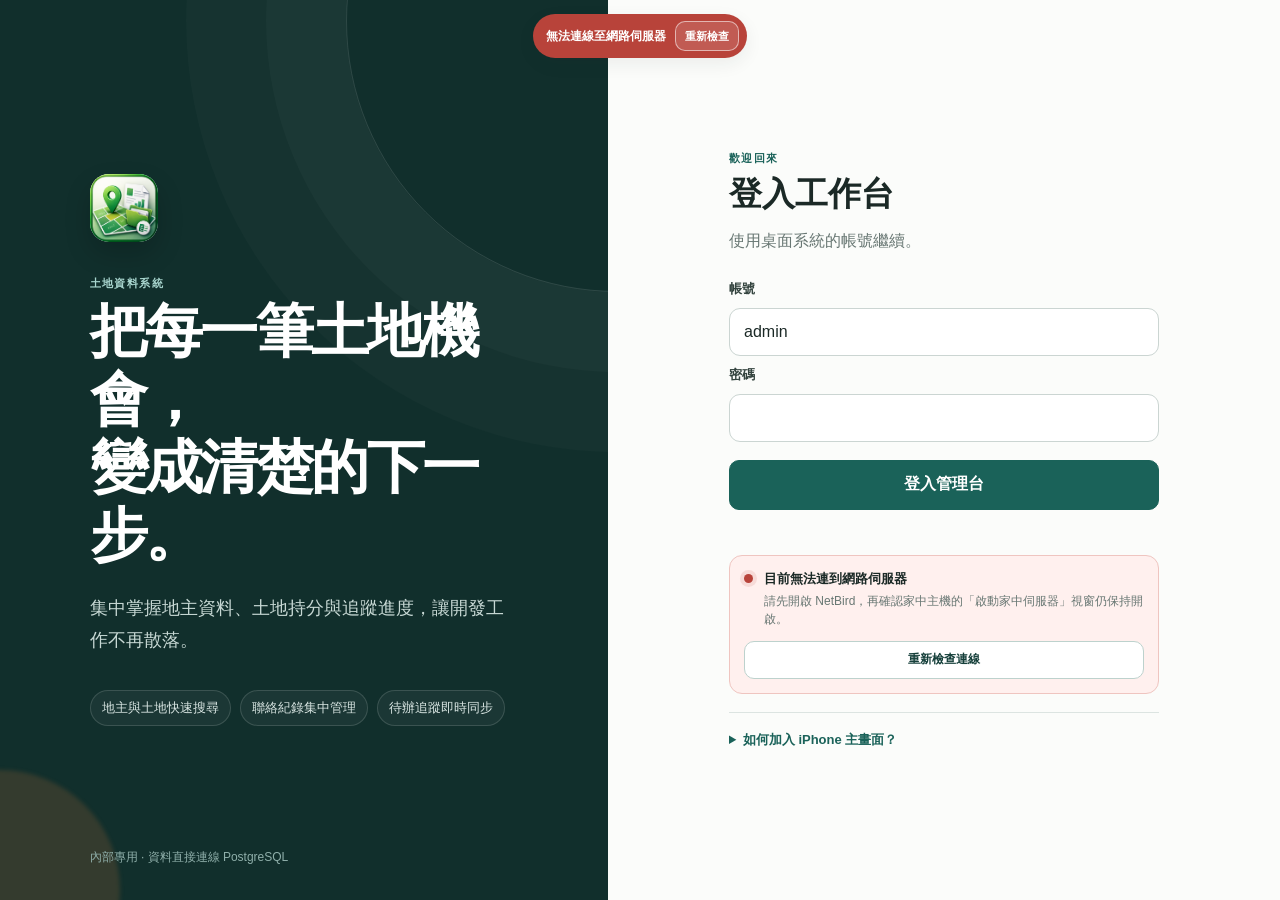
==== customer_mobile_web/index.html @ f891bb19 "publish server v1.9.26 and client v1.9.8 source" ====
<!doctype html>
<html lang="zh-Hant">
<head>
  <meta charset="utf-8">
  <meta name="viewport" content="width=device-width, initial-scale=1, viewport-fit=cover">
  <meta name="theme-color" content="#153f3a">
  <meta name="apple-mobile-web-app-capable" content="yes">
  <meta name="apple-mobile-web-app-status-bar-style" content="black-translucent">
  <meta name="apple-mobile-web-app-title" content="地主助手">
  <meta name="description" content="地主開發、土地查詢與追蹤管理的內部工作台">
  <meta property="og:type" content="website">
  <meta property="og:title" content="地主開發助手">
  <meta property="og:description" content="地主、土地、追蹤，一站掌握">
  <meta property="og:image" content="./og.png">
  <meta name="twitter:card" content="summary_large_image">
  <meta name="twitter:title" content="地主開發助手">
  <meta name="twitter:description" content="地主、土地、追蹤，一站掌握">
  <meta name="twitter:image" content="./og.png">
  <link rel="manifest" href="./manifest.webmanifest">
  <link rel="apple-touch-icon" href="./app-icon.png">
  <link rel="stylesheet" href="./styles.css">
  <title>地主開發助手｜管理台</title>
</head>
<body>
  <div id="connection-banner" class="connection-banner" role="status" aria-live="polite">
    <span id="connection-banner-message">正在連線至網路伺服器…</span>
    <button id="connection-banner-retry" class="connection-banner-retry" type="button">重新檢查</button>
  </div>

  <main id="login-view" class="login-shell">
    <section class="login-brand" aria-label="系統介紹">
      <div class="login-brand-content">
        <div class="brand-mark brand-mark-large">
          <img src="./app-icon.png" alt="">
        </div>
        <p class="eyebrow light">土地資料系統</p>
        <h1>把每一筆土地機會，<br>變成清楚的下一步。</h1>
        <p>集中掌握地主資料、土地持分與追蹤進度，讓開發工作不再散落。</p>
        <div class="feature-list" aria-label="主要功能">
          <span>地主與土地快速搜尋</span>
          <span>聯絡紀錄集中管理</span>
          <span>待辦追蹤即時同步</span>
        </div>
      </div>
      <p class="login-brand-foot">內部專用 · 資料直接連線 PostgreSQL</p>
    </section>

    <section class="login-panel">
      <div class="login-card" aria-labelledby="login-title">
        <div class="mobile-login-brand">
          <img class="app-logo" src="./app-icon.png" alt="土地資料系統">
          <span>地主開發助手｜管理台</span>
        </div>
        <p class="eyebrow">歡迎回來</p>
        <h2 id="login-title">登入工作台</h2>
        <p class="muted">使用桌面系統的帳號繼續。</p>
        <form id="login-form" class="stack-form">
          <label for="login-username">帳號</label>
          <input id="login-username" name="username" autocomplete="username" value="admin" required maxlength="80">
          <label for="login-password">密碼</label>
          <input id="login-password" name="password" type="password" autocomplete="current-password" required maxlength="256">
          <button id="login-button" class="primary-button" type="submit">登入管理台</button>
        </form>
        <p id="login-error" class="form-error" role="alert"></p>
        <section id="login-connection-check" class="login-connection-check" data-state="checking" aria-live="polite">
          <div class="login-connection-copy">
            <span class="login-connection-dot" aria-hidden="true"></span>
            <div>
              <strong id="login-connection-title">正在確認網路伺服器</strong>
              <p id="login-connection-detail">正在檢查手機網路、VPN 與家中伺服器。</p>
            </div>
          </div>
          <button id="login-connection-retry" class="secondary-button" type="button">重新檢查連線</button>
        </section>
        <details class="install-help">
          <summary>如何加入 iPhone 主畫面？</summary>
          <p>用 Safari 開啟此頁，點「分享」→「加入主畫面」，之後即可像 App 一樣啟動。</p>
        </details>
      </div>
    </section>
  </main>

  <div id="app-shell" class="app-shell hidden">
    <aside class="sidebar">
      <div class="sidebar-brand">
        <img src="./app-icon.png" alt="">
        <div><strong>地主開發</strong><span>管理工作台</span></div>
      </div>
      <nav class="app-nav" aria-label="主要功能">
        <button class="active" type="button" data-page="home" aria-current="page"><span class="nav-icon" aria-hidden="true">⌂</span><span>總覽</span></button>
        <button type="button" data-page="field"><span class="nav-icon" aria-hidden="true">外</span><span>今日外勤</span></button>
        <button type="button" data-page="owners"><span class="nav-icon" aria-hidden="true">人</span><span>地主搜尋</span></button>
        <button type="button" data-page="lands"><span class="nav-icon" aria-hidden="true">田</span><span>土地搜尋</span></button>
        <button type="button" data-page="followups"><span class="nav-icon" aria-hidden="true">✓</span><span>追蹤提醒</span><span id="nav-followup-count" class="nav-count hidden">0</span></button>
      </nav>
      <div class="sidebar-foot">
        <span class="status-dot" aria-hidden="true"></span>
        <div><strong>資料即時同步</strong><small id="sidebar-status">正在確認連線</small></div>
      </div>
    </aside>

    <div class="workspace">
      <header class="topbar">
        <div>
          <p class="breadcrumb">土地資料系統 <span aria-hidden="true">/</span> <strong id="breadcrumb-page">總覽</strong></p>
          <h1 id="page-title">總覽</h1>
        </div>
        <div class="topbar-actions">
          <div class="connection-pill" aria-hidden="true"><span class="status-dot"></span><span>系統連線</span></div>
          <button id="user-button" class="user-button" type="button" aria-label="登出">
            <span id="user-avatar" class="user-avatar" aria-hidden="true">管</span>
            <span class="user-copy"><strong id="user-name">使用者</strong><small id="user-role"></small></span>
            <span aria-hidden="true">⌄</span>
          </button>
        </div>
      </header>

      <main class="content-area">
        <section id="page-home" class="page active" aria-labelledby="home-heading">
          <div class="welcome-row">
            <div>
              <p id="today-label" class="eyebrow">今日工作台</p>
              <h2 id="home-heading">早安，開始今天的開發工作</h2>
              <p class="page-lead">快速掌握資料總量與待追蹤案件。</p>
            </div>
            <button id="refresh-dashboard" class="secondary-button" type="button">重新整理資料</button>
          </div>

          <div id="stats-grid" class="stats-grid">
            <article class="stat-card"><span class="stat-kicker">土地持分</span><strong id="stat-records">—</strong><small>目前資料總筆數</small></article>
            <article class="stat-card"><span class="stat-kicker">地主</span><strong id="stat-owners">—</strong><small>已建檔地主人數</small></article>
            <article class="stat-card"><span class="stat-kicker">土地</span><strong id="stat-lands">—</strong><small>不重複土地筆數</small></article>
            <article class="stat-card accent"><span class="stat-kicker">待追蹤</span><strong id="stat-followups">—</strong><small>需要持續處理</small></article>
          </div>

          <div class="dashboard-grid">
            <section class="panel quick-panel">
              <div class="panel-heading"><div><p class="eyebrow">快捷入口</p><h3>接下來要做什麼？</h3></div></div>
              <div class="quick-grid">
                <button type="button" data-go="owners"><span class="quick-icon">人</span><span><strong>搜尋地主</strong><small>姓名、身分證、地址</small></span><b aria-hidden="true">→</b></button>
                <button type="button" data-go="lands"><span class="quick-icon">田</span><span><strong>搜尋土地</strong><small>地號、地區、地段</small></span><b aria-hidden="true">→</b></button>
                <button type="button" data-go="followups"><span class="quick-icon">✓</span><span><strong>處理追蹤</strong><small>查看即將到期項目</small></span><b aria-hidden="true">→</b></button>
                <button type="button" data-go="field"><span class="quick-icon">外</span><span><strong>開始今日外勤</strong><small>查看行程與開啟導航</small></span><b aria-hidden="true">→</b></button>
              </div>
            </section>
            <section class="panel sync-panel">
              <div class="sync-visual"><span class="status-dot"></span><span class="sync-ring"></span></div>
              <p class="eyebrow">同步狀態</p>
              <h3>所有資料保持一致</h3>
              <p>每次操作都直接透過安全連線讀寫自架 PostgreSQL，不在此裝置另外保存土地資料。</p>
              <small id="last-sync-time">等待首次同步</small>
            </section>
          </div>
          <section id="field-location-panel" class="panel field-location-panel" aria-labelledby="field-location-heading">
            <div class="field-location-copy">
              <p class="eyebrow">外勤準備</p>
              <h3 id="field-location-heading">確認手機定位</h3>
              <p id="field-location-status" role="status" aria-live="polite">開始外勤前可先確認 GPS；定位失敗不會影響原始拜訪順序。</p>
              <small id="field-location-detail">位置只會在本次開啟頁面期間使用，不會儲存在手機裡。</small>
            </div>
            <button id="field-location-button" class="secondary-button" type="button">取得目前位置</button>
          </section>
        </section>

        <section id="page-field" class="page" aria-labelledby="field-heading">
          <div class="page-heading section-heading">
            <div>
              <p class="eyebrow">手機外勤模式</p>
              <h2 id="field-heading">今日拜訪行程</h2>
              <p class="page-lead">一次專注一位地主，完成後再前往下一站。</p>
            </div>
            <div class="page-heading-actions">
              <button id="field-visit-manage" class="primary-button editor-only" type="button">安排今日行程</button>
              <button id="field-visit-refresh" class="secondary-button" type="button">重新整理</button>
            </div>
          </div>

          <div id="field-visit-loading" class="empty-state">正在載入今日行程…</div>
          <div id="field-visit-empty" class="empty-state hidden">
            <p id="field-visit-empty-message">今天尚未建立拜訪行程。</p>
            <button id="field-visit-create" class="primary-button editor-only" type="button">建立今日行程</button>
          </div>

          <div id="field-visit-workspace" class="field-visit-workspace hidden">
            <section class="field-visit-summary" aria-label="今日行程進度">
              <div class="field-visit-summary-heading">
                <div>
                  <p id="field-visit-date" class="eyebrow">今日</p>
                  <h3 id="field-visit-title">今日拜訪</h3>
                </div>
                <span id="field-visit-route-status" class="visit-status">尚未開始</span>
              </div>
              <div class="field-progress-track" aria-hidden="true"><span id="field-progress-bar"></span></div>
              <div class="field-progress-stats">
                <span><strong id="field-stat-total">0</strong><small>總數</small></span>
                <span><strong id="field-stat-completed">0</strong><small>完成</small></span>
                <span><strong id="field-stat-remaining">0</strong><small>未完成</small></span>
                <span><strong id="field-stat-skipped">0</strong><small>略過</small></span>
                <span><strong id="field-stat-distance">—</strong><small>預估公里</small></span>
              </div>
              <div class="field-start-row editor-only">
                <div>
                  <strong id="field-start-title">準備開始今天的外勤</strong>
                  <small id="field-start-detail">會先取得 GPS，再讓你確認路線。</small>
                </div>
                <div class="field-start-actions">
                  <button id="field-visit-reoptimize" class="secondary-button" type="button">重新規劃剩餘路線</button>
                  <button id="field-visit-start" class="primary-button" type="button">開始外勤</button>
                </div>
              </div>
            </section>

            <section id="field-completion-summary" class="field-completion-summary hidden" aria-live="polite">
              <div class="field-completion-heading">
                <div>
                  <p class="eyebrow">今日成果</p>
                  <h3>今日外勤已完成</h3>
                </div>
                <span class="field-completion-check" aria-hidden="true">✓</span>
              </div>
              <p id="field-completion-message" class="field-completion-message">今日行程已全部處理完成。</p>
              <div class="field-completion-stats" aria-label="今日行程成果">
                <span><strong id="field-completion-total">0</strong><small>行程總數</small></span>
                <span><strong id="field-completion-completed">0</strong><small>完成拜訪</small></span>
                <span><strong id="field-completion-skipped">0</strong><small>略過</small></span>
                <span><strong id="field-completion-cancelled">0</strong><small>已移除</small></span>
                <span><strong id="field-completion-distance">—</strong><small>預估公里</small></span>
                <span><strong id="field-completion-duration">—</strong><small>外勤耗時</small></span>
              </div>
              <div class="field-completion-times">
                <span>開始時間 <strong id="field-completion-started">—</strong></span>
                <span>完成時間 <strong id="field-completion-ended">—</strong></span>
              </div>
              <button id="field-completion-review" class="secondary-button" type="button">查看今日完整清單</button>
            </section>

            <section id="field-visit-current" class="field-current-card" aria-live="polite"></section>

            <nav class="field-step-navigation" aria-label="切換拜訪地主">
              <button id="field-visit-previous" type="button">← 上一位</button>
              <span id="field-visit-position">0 / 0</span>
              <button id="field-visit-next" type="button">下一位 →</button>
            </nav>

            <details class="field-itinerary">
              <summary>查看完整今日清單</summary>
              <div id="field-visit-list" class="field-visit-list"></div>
            </details>
          </div>
        </section>

        <section id="page-owners" class="page" aria-labelledby="owners-heading">
          <div class="page-heading">
            <div><p class="eyebrow">客戶資料</p><h2 id="owners-heading">地主搜尋</h2><p class="page-lead">從姓名、身分證或地址快速找到地主與持分資料。</p></div>
          </div>
          <form id="owner-search-form" class="search-panel search-row">
            <label class="search-field" for="owner-query"><span>搜尋地主</span><input id="owner-query" type="search" placeholder="輸入姓名、身分證或地址" maxlength="200" enterkeyhint="search"></label>
            <button type="submit">搜尋</button>
          </form>
          <div class="result-summary"><p id="owner-count" class="result-count" aria-live="polite"></p></div>
          <div id="owner-results" class="result-list"></div>
        </section>

        <section id="page-lands" class="page" aria-labelledby="lands-heading">
          <div class="page-heading">
            <div><p class="eyebrow">資產資料</p><h2 id="lands-heading">土地搜尋</h2><p class="page-lead">依地號、地主、地區與地段交叉查詢土地。</p></div>
          </div>
          <form id="land-search-form" class="search-panel stack-form compact-form">
            <label for="land-query">關鍵字<input id="land-query" type="search" placeholder="地號或地主姓名" maxlength="200"></label>
            <div class="field-pair">
              <label for="land-district">地區<input id="land-district" placeholder="例如：北屯區" maxlength="100"></label>
              <label for="land-section">地段<input id="land-section" placeholder="例如：仁美段" maxlength="100"></label>
            </div>
            <button type="submit">搜尋土地</button>
          </form>
          <div class="result-summary"><p id="land-count" class="result-count" aria-live="polite"></p></div>
          <div id="land-results" class="result-list"></div>
        </section>

        <section id="page-followups" class="page" aria-labelledby="followups-heading">
          <div class="page-heading section-heading">
            <div><p class="eyebrow">工作排程</p><h2 id="followups-heading">追蹤提醒</h2><p class="page-lead">優先顯示逾期與即將到期的地主案件。</p></div>
            <button id="refresh-followups" class="secondary-button" type="button">重新整理</button>
          </div>
          <div id="followup-results" class="result-list"></div>
        </section>
      </main>
    </div>

    <nav class="mobile-nav" aria-label="手機版主要功能">
      <button class="active" type="button" data-page="home" aria-current="page"><span aria-hidden="true">⌂</span><small>總覽</small></button>
      <button type="button" data-page="field"><span aria-hidden="true">外</span><small>外勤</small></button>
      <button type="button" data-page="owners"><span aria-hidden="true">人</span><small>地主</small></button>
      <button type="button" data-page="lands"><span aria-hidden="true">田</span><small>土地</small></button>
      <button type="button" data-page="followups"><span aria-hidden="true">✓</span><small>追蹤</small></button>
    </nav>
  </div>

  <section id="record-sheet" class="sheet hidden" role="dialog" aria-modal="true" aria-labelledby="record-title">
    <div class="sheet-backdrop" data-close-sheet></div>
    <div class="sheet-card">
      <header class="sheet-header">
        <div><p class="eyebrow">土地持分明細</p><h2 id="record-title">資料</h2></div>
        <button type="button" class="icon-button" data-close-sheet aria-label="關閉">×</button>
      </header>
      <div id="record-detail" class="detail-grid"></div>
      <section id="attachment-section" class="sheet-section">
        <div class="panel-heading attachment-heading">
          <div><p class="eyebrow">現場資料</p><h3>照片與附件</h3></div>
          <span id="attachment-count" class="attachment-count" aria-live="polite">0 個附件</span>
        </div>
        <div class="attachment-toolbar" aria-label="附件篩選與排序">
          <label for="attachment-filter">顯示
            <select id="attachment-filter">
              <option value="all">全部附件</option>
              <option value="photos">照片</option>
              <option value="documents">文件</option>
              <option value="other">其他</option>
            </select>
          </label>
          <label for="attachment-sort">排序
            <select id="attachment-sort">
              <option value="newest">最新優先</option>
              <option value="oldest">最舊優先</option>
              <option value="name">檔名</option>
            </select>
          </label>
        </div>
        <div id="attachment-results" class="attachment-list"></div>
        <form id="attachment-form" class="stack-form compact-form editor-only">
          <div class="field-pair">
            <label for="attachment-category">附件分類
              <select id="attachment-category">
                <option value="">未分類</option>
                <option>現場照片</option>
                <option>謄本文件</option>
                <option>聯絡資料</option>
                <option>合約文件</option>
                <option>其他</option>
              </select>
            </label>
            <label for="attachment-description">附件說明
              <input id="attachment-description" maxlength="1000" placeholder="例如：東側道路現況">
            </label>
          </div>
          <div class="attachment-picker-grid">
            <label class="file-picker photo-picker" for="attachment-photo-input">
              <span aria-hidden="true">相機</span>
              <strong>直接拍照</strong>
              <small>使用手機後鏡頭</small>
            </label>
            <input id="attachment-photo-input" class="sr-only" type="file" accept="image/*" capture="environment">
            <label class="file-picker" for="attachment-file-input">
              <span aria-hidden="true">檔案</span>
              <strong>選擇附件</strong>
              <small>可一次選擇多個檔案</small>
            </label>
            <input id="attachment-file-input" class="sr-only" type="file" multiple>
          </div>
          <p class="attachment-compression-note">照片會在手機端適度縮小後再上傳；PDF 與其他檔案維持原檔。</p>
          <p id="attachment-selection" class="attachment-selection" aria-live="polite">尚未選擇檔案</p>
          <button id="attachment-upload-button" type="submit" disabled>上傳至家中伺服器</button>
        </form>
      </section>
      <section id="contact-section" class="sheet-section">
        <div class="panel-heading"><div><p class="eyebrow">互動歷程</p><h3>聯絡／拜訪紀錄</h3></div></div>
        <div id="contact-results" class="timeline"></div>
        <form id="contact-form" class="stack-form compact-form editor-only">
          <div class="field-pair">
            <label for="contact-date">日期<input id="contact-date" type="date" required></label>
            <label for="contact-method">方式<select id="contact-method"><option>面談</option><option>電話</option><option>LINE</option><option>簡訊</option><option>郵件</option><option>其他</option></select></label>
          </div>
          <label for="contact-result">結果<input id="contact-result" maxlength="200" placeholder="例如：願意進一步洽談"></label>
          <label for="contact-note">內容<textarea id="contact-note" maxlength="5000" rows="3"></textarea></label>
          <label for="contact-next">下次追蹤<input id="contact-next" type="date"></label>
          <button type="submit">新增紀錄</button>
        </form>
      </section>
      <section class="sheet-section editor-only">
        <div class="panel-heading"><div><p class="eyebrow">下一步</p><h3>設定追蹤</h3></div></div>
        <form id="followup-form" class="stack-form compact-form">
          <div class="field-pair">
            <label for="followup-date">追蹤日期<input id="followup-date" type="date"></label>
            <label for="followup-status">狀態<select id="followup-status"><option>未處理</option><option>進行中</option><option>完成</option></select></label>
          </div>
          <label for="followup-note">提醒備註<textarea id="followup-note" maxlength="3000" rows="2"></textarea></label>
          <button type="submit">儲存追蹤</button>
        </form>
      </section>
    </div>
  </section>

  <section id="photo-viewer" class="photo-viewer hidden" role="dialog" aria-modal="true" aria-labelledby="photo-viewer-title">
    <header class="photo-viewer-header">
      <div><p class="eyebrow">照片預覽</p><h2 id="photo-viewer-title">照片</h2></div>
      <button id="photo-viewer-close" type="button" class="icon-button" aria-label="關閉照片">×</button>
    </header>
    <div class="photo-viewer-stage">
      <button id="photo-viewer-previous" type="button" class="photo-nav" aria-label="上一張">‹</button>
      <div id="photo-viewer-loading" class="photo-viewer-loading">正在載入照片…</div>
      <img id="photo-viewer-image" class="hidden" alt="">
      <button id="photo-viewer-next" type="button" class="photo-nav" aria-label="下一張">›</button>
    </div>
    <footer class="photo-viewer-footer">
      <p id="photo-viewer-caption"></p>
      <span id="photo-viewer-position"></span>
      <button id="photo-viewer-download" type="button" class="secondary-button">下載檔案</button>
    </footer>
  </section>

  <section id="attachment-edit-dialog" class="modal-layer hidden" role="dialog" aria-modal="true" aria-labelledby="attachment-edit-title">
    <div class="modal-backdrop" data-close-attachment-edit></div>
    <form id="attachment-edit-form" class="modal-card stack-form">
      <header class="modal-header">
        <div><p class="eyebrow">整理附件</p><h2 id="attachment-edit-title">修改分類與說明</h2></div>
        <button type="button" class="icon-button" data-close-attachment-edit aria-label="關閉">×</button>
      </header>
      <input id="attachment-edit-id" type="hidden">
      <label for="attachment-edit-category">附件分類
        <select id="attachment-edit-category">
          <option value="">未分類</option>
          <option>現場照片</option>
          <option>謄本文件</option>
          <option>聯絡資料</option>
          <option>合約文件</option>
          <option>其他</option>
        </select>
      </label>
      <label for="attachment-edit-description">附件說明
        <textarea id="attachment-edit-description" maxlength="1000" rows="4"></textarea>
      </label>
      <button id="attachment-edit-save" type="submit">儲存附件資料</button>
    </form>
  </section>

  <section id="field-action-dialog" class="modal-layer hidden" role="dialog" aria-modal="true" aria-labelledby="field-action-title">
    <div class="modal-backdrop" data-close-field-action></div>
    <form id="field-action-form" class="modal-card stack-form">
      <header class="modal-header">
        <div><p class="eyebrow">外勤紀錄</p><h2 id="field-action-title">更新拜訪狀態</h2></div>
        <button type="button" class="icon-button" data-close-field-action aria-label="關閉">×</button>
      </header>
      <p id="field-action-owner" class="field-action-owner"></p>
      <input id="field-action-item-id" type="hidden">
      <input id="field-action-name" type="hidden">
      <label id="field-action-postpone-row" class="hidden" for="field-action-postponed-until">延後至
        <input id="field-action-postponed-until" type="datetime-local">
      </label>
      <label for="field-action-note">現場備註
        <textarea id="field-action-note" maxlength="5000" rows="4" placeholder="選填，例如：地主臨時不在、已約下次時間"></textarea>
      </label>
      <p id="field-action-location-note" class="field-action-location-note">送出時會嘗試附上目前 GPS；定位失敗仍可正常儲存。</p>
      <button id="field-action-submit" type="submit">儲存狀態</button>
    </form>
  </section>

  <section id="field-plan-dialog" class="modal-layer hidden" role="dialog" aria-modal="true" aria-labelledby="field-plan-heading">
    <div class="modal-backdrop" data-close-field-plan></div>
    <div class="modal-card field-plan-card">
      <header class="modal-header">
        <div><p class="eyebrow">今日外勤</p><h2 id="field-plan-heading">安排今日行程</h2></div>
        <button type="button" class="icon-button" data-close-field-plan aria-label="關閉">×</button>
      </header>
      <label id="field-plan-title-row" for="field-plan-title">行程名稱
        <input id="field-plan-title" maxlength="200" value="今日拜訪行程">
      </label>
      <section id="field-plan-current-section" class="field-plan-current-section hidden">
        <div class="field-plan-section-heading">
          <div><p class="eyebrow">目前名單</p><h3>尚未完成的拜訪順序</h3></div>
          <div class="field-plan-section-actions">
            <button id="field-plan-unlock-order" class="secondary-button" type="button" disabled>目前為自動排序</button>
            <button id="field-plan-order-save" class="secondary-button" type="button">儲存順序</button>
          </div>
        </div>
        <p class="muted">使用上下按鈕調整後儲存，項目會顯示「固定順序」；若要讓優先權及重新規劃再次自動安排，請先恢復自動排序。</p>
        <div id="field-plan-current" class="field-plan-current"></div>
      </section>
      <section id="field-plan-add-section" class="field-plan-add-section">
        <div class="field-plan-section-heading">
          <div><p class="eyebrow">新增地主</p><h3>搜尋並批次加入</h3></div>
        </div>
        <form id="field-plan-search-form" class="field-plan-search">
          <label for="field-plan-query">搜尋地主或土地
            <input id="field-plan-query" type="search" maxlength="200" enterkeyhint="search" placeholder="姓名、地區、地段、地號或地址">
          </label>
          <button id="field-plan-search-button" type="submit">搜尋</button>
        </form>
        <p id="field-plan-existing" class="muted"></p>
        <div id="field-plan-results" class="field-plan-results" aria-live="polite">
          <div class="empty-state">請先輸入條件搜尋要加入的資料。</div>
        </div>
        <footer class="field-plan-footer">
          <span id="field-plan-selected">已選取 0 筆</span>
          <button id="field-plan-submit" type="button" disabled>加入今日行程</button>
        </footer>
      </section>
    </div>
  </section>

  <section id="app-update-banner" class="app-update-banner hidden" role="status" aria-live="polite">
    <div class="app-update-copy">
      <strong>手機網頁有新版</strong>
      <span id="app-update-detail">更新後即可使用最新功能與修正。</span>
    </div>
    <div class="app-update-actions">
      <button id="app-update-defer" class="app-update-defer" type="button">稍後</button>
      <button id="app-update-apply" type="button">立即更新</button>
    </div>
  </section>
  <div id="toast" class="toast hidden" role="status" aria-live="polite"></div>
  <script src="./field-visit.js?v=2" defer></script>
  <script src="./app.js?v=25" defer></script>
</body>
</html>
---- customer_mobile_web/styles.css ----
:root {
  color-scheme: light;
  --ink: #1b2926;
  --muted: #687773;
  --line: #dce4e1;
  --surface: #ffffff;
  --canvas: #f5f6f2;
  --brand: #1a6259;
  --brand-dark: #153f3a;
  --brand-deep: #112f2c;
  --brand-soft: #e1efeb;
  --accent: #c06f3b;
  --accent-soft: #fff2e9;
  --danger: #b8433a;
  --danger-soft: #fff0ee;
  --shadow-sm: 0 6px 18px rgba(23, 49, 43, .07);
  --shadow-lg: 0 22px 60px rgba(19, 43, 38, .16);
  font-family: Inter, "Noto Sans TC", "Microsoft JhengHei", -apple-system, BlinkMacSystemFont, "Segoe UI", sans-serif;
}

* { box-sizing: border-box; }
html { min-height: 100%; background: var(--canvas); }
body { margin: 0; min-height: 100dvh; color: var(--ink); background: var(--canvas); }
button, input, select, textarea { font: inherit; }
button { cursor: pointer; }
button:disabled { cursor: wait; opacity: .68; }
button:focus-visible, input:focus-visible, select:focus-visible, textarea:focus-visible, summary:focus-visible { outline: 3px solid rgba(26, 98, 89, .22); outline-offset: 2px; }
.hidden { display: none !important; }
.sr-only { position: absolute; width: 1px; height: 1px; padding: 0; margin: -1px; overflow: hidden; clip: rect(0, 0, 0, 0); white-space: nowrap; border: 0; }
.muted, .result-count, .page-lead { color: var(--muted); }
.eyebrow { margin: 0 0 7px; color: var(--brand); font-size: 11px; font-weight: 850; letter-spacing: .13em; text-transform: uppercase; }
.eyebrow.light { color: #a9d6cf; }
h1, h2, h3, p { overflow-wrap: anywhere; }
h1, h2, h3 { margin: 0; line-height: 1.25; }
h1 { font-size: clamp(25px, 3vw, 34px); }
h2 { font-size: clamp(23px, 2.6vw, 31px); }
h3 { font-size: 18px; }
.page-lead { margin: 8px 0 0; line-height: 1.65; }

.connection-banner {
  position: fixed; z-index: 150; top: 14px; left: 50%; transform: translateX(-50%);
  display: flex; align-items: center; gap: 9px;
  width: max-content; max-width: calc(100% - 28px); padding: 7px 8px 7px 13px; border-radius: 999px;
  color: #fff; background: #56625f; box-shadow: var(--shadow-sm); font-size: 12px; font-weight: 750;
  transition: opacity .2s ease, transform .2s ease;
}
.connection-banner.online { opacity: 0; pointer-events: none; transform: translate(-50%, -8px); background: var(--brand); }
.connection-banner.offline { background: var(--danger); }
.connection-banner-retry { min-height: 30px; padding: 5px 9px; border-color: rgba(255,255,255,.55); color: #fff; background: rgba(255,255,255,.13); font-size: 11px; }
.connection-banner-retry:hover { border-color: #fff; color: var(--danger); background: #fff; }
.connection-banner.online .connection-banner-retry { display: none; }

.login-shell { display: grid; grid-template-columns: minmax(380px, .95fr) minmax(460px, 1.05fr); min-height: 100dvh; }
.login-brand { position: relative; display: flex; flex-direction: column; justify-content: center; overflow: hidden; padding: clamp(42px, 7vw, 96px); color: #fff; background: var(--brand-deep); }
.login-brand::before { content: ""; position: absolute; width: 540px; height: 540px; right: -280px; top: -250px; border: 1px solid rgba(255,255,255,.12); border-radius: 50%; box-shadow: 0 0 0 80px rgba(255,255,255,.025), 0 0 0 160px rgba(255,255,255,.018); }
.login-brand::after { content: ""; position: absolute; width: 240px; height: 240px; left: -120px; bottom: -110px; border-radius: 50%; background: rgba(192,111,59,.2); filter: blur(2px); }
.login-brand-content, .login-brand-foot { position: relative; z-index: 1; }
.login-brand-content { width: min(100%, 570px); }
.brand-mark { display: grid; place-items: center; width: 48px; height: 48px; overflow: hidden; border-radius: 14px; background: #fff; box-shadow: 0 12px 26px rgba(0,0,0,.18); }
.brand-mark img { width: 100%; height: 100%; object-fit: cover; }
.brand-mark-large { width: 68px; height: 68px; margin-bottom: 34px; border-radius: 19px; }
.login-brand h1 { margin-bottom: 22px; color: #fff; font-size: clamp(38px, 4.5vw, 62px); letter-spacing: -.045em; line-height: 1.18; }
.login-brand-content > p:not(.eyebrow) { max-width: 520px; margin: 0; color: #c7d8d4; font-size: 18px; line-height: 1.8; }
.feature-list { display: flex; flex-wrap: wrap; gap: 9px; margin-top: 34px; }
.feature-list span { padding: 8px 11px; border: 1px solid rgba(255,255,255,.14); border-radius: 999px; color: #d8e5e2; background: rgba(255,255,255,.045); font-size: 13px; }
.login-brand-foot { position: absolute; left: clamp(42px, 7vw, 96px); bottom: 34px; margin: 0; color: #8fafaa; font-size: 12px; }
.login-panel { display: grid; place-items: center; padding: 48px clamp(26px, 6vw, 84px); background: #fbfcfa; }
.login-card { width: min(100%, 430px); }
.login-card h2 { margin-bottom: 8px; font-size: 33px; }
.mobile-login-brand { display: none; }
.stack-form { display: grid; gap: 10px; margin-top: 28px; }
.stack-form label { color: #34443f; font-size: 13px; font-weight: 780; }
input, select, textarea {
  width: 100%; min-height: 48px; padding: 12px 14px; border: 1px solid #cbd5d2; border-radius: 11px;
  color: var(--ink); background: #fff; outline: none; transition: border-color .16s ease, box-shadow .16s ease;
}
input:hover, select:hover, textarea:hover { border-color: #aebeba; }
input:focus, select:focus, textarea:focus { border-color: var(--brand); box-shadow: 0 0 0 3px rgba(26, 98, 89, .1); }
textarea { min-height: 88px; resize: vertical; }
button { min-height: 44px; padding: 10px 14px; border: 1px solid #c6d0cd; border-radius: 10px; color: var(--ink); background: #fff; font-weight: 780; transition: transform .14s ease, background .14s ease, border-color .14s ease; }
button:hover { border-color: #a8b8b4; background: #fafcfb; }
button:active { transform: translateY(1px); }
button:disabled { cursor: not-allowed; opacity: .5; transform: none; }
.primary-button, form button[type="submit"] { border-color: var(--brand); color: #fff; background: var(--brand); }
.primary-button:hover, form button[type="submit"]:hover { border-color: var(--brand-dark); background: var(--brand-dark); }
.login-form .primary-button, #login-button { min-height: 50px; margin-top: 8px; }
.secondary-button { color: var(--brand-dark); border-color: #bdd2cd; background: #fff; }
.form-error { min-height: 21px; margin: 10px 0 0; color: var(--danger); font-size: 13px; font-weight: 700; }
.login-connection-check { display: grid; gap: 12px; margin-top: 14px; padding: 14px; border: 1px solid var(--line); border-radius: 13px; background: #f6f8f7; }
.login-connection-copy { display: grid; grid-template-columns: 10px minmax(0, 1fr); align-items: start; gap: 10px; }
.login-connection-copy strong { display: block; color: var(--ink); font-size: 13px; }
.login-connection-copy p { margin: 4px 0 0; color: var(--muted); font-size: 12px; line-height: 1.55; }
.login-connection-dot { width: 9px; height: 9px; margin-top: 4px; border-radius: 50%; background: #8c9996; box-shadow: 0 0 0 4px rgba(104,119,115,.11); }
.login-connection-check[data-state="online"] { border-color: #b9d8d0; background: #eef8f5; }
.login-connection-check[data-state="online"] .login-connection-dot { background: #2d8a73; box-shadow: 0 0 0 4px rgba(45,138,115,.12); }
.login-connection-check[data-state="offline"] { border-color: #efc5c0; background: var(--danger-soft); }
.login-connection-check[data-state="offline"] .login-connection-dot { background: var(--danger); box-shadow: 0 0 0 4px rgba(184,67,58,.12); }
.login-connection-check .secondary-button { min-height: 38px; padding: 7px 11px; font-size: 12px; }
.install-help { margin-top: 18px; padding-top: 18px; border-top: 1px solid var(--line); color: var(--muted); font-size: 13px; }
.install-help summary { color: var(--brand); font-weight: 780; cursor: pointer; }
.install-help p { margin-bottom: 0; line-height: 1.65; }

.app-shell { display: grid; grid-template-columns: 242px minmax(0, 1fr); min-height: 100dvh; }
.sidebar { position: fixed; z-index: 50; inset: 0 auto 0 0; display: flex; flex-direction: column; width: 242px; padding: 26px 18px 20px; color: #dfece9; background: var(--brand-deep); }
.sidebar-brand { display: flex; align-items: center; gap: 12px; padding: 0 8px 28px; border-bottom: 1px solid rgba(255,255,255,.08); }
.sidebar-brand img { width: 42px; height: 42px; border-radius: 12px; object-fit: cover; }
.sidebar-brand div { display: grid; gap: 2px; }
.sidebar-brand strong { color: #fff; font-size: 16px; letter-spacing: .03em; }
.sidebar-brand span { color: #8fafaa; font-size: 12px; }
.app-nav { display: grid; gap: 7px; margin-top: 27px; }
.app-nav button { display: grid; grid-template-columns: 30px 1fr auto; align-items: center; gap: 9px; min-height: 48px; padding: 9px 12px; border: 0; color: #a9bdb8; background: transparent; text-align: left; }
.app-nav button:hover { color: #fff; background: rgba(255,255,255,.065); }
.app-nav button.active { color: #fff; background: rgba(118, 192, 178, .15); box-shadow: inset 3px 0 #7ec3b6; }
.nav-icon { display: grid; place-items: center; width: 28px; height: 28px; border-radius: 8px; color: #b9d5cf; background: rgba(255,255,255,.07); font-size: 15px; }
.nav-count { min-width: 22px; padding: 3px 6px; border-radius: 999px; color: #fff; background: var(--accent); font-size: 11px; text-align: center; }
.sidebar-foot { display: flex; align-items: center; gap: 10px; margin-top: auto; padding: 15px 10px 4px; border-top: 1px solid rgba(255,255,255,.08); }
.sidebar-foot div { display: grid; gap: 2px; }
.sidebar-foot strong { color: #dbe8e5; font-size: 12px; }
.sidebar-foot small { color: #789991; font-size: 10px; }
.status-dot { display: inline-block; width: 8px; height: 8px; flex: 0 0 auto; border-radius: 50%; background: #65c4a8; box-shadow: 0 0 0 4px rgba(101,196,168,.12); }
.workspace { grid-column: 2; min-width: 0; }
.topbar { position: sticky; z-index: 30; top: 0; display: flex; align-items: center; justify-content: space-between; gap: 24px; min-height: 88px; padding: 16px clamp(24px, 4vw, 54px); border-bottom: 1px solid var(--line); background: rgba(245,246,242,.93); backdrop-filter: blur(14px); }
.topbar h1 { margin-top: 3px; font-size: 25px; }
.breadcrumb { margin: 0; color: #84908d; font-size: 11px; letter-spacing: .02em; }
.breadcrumb span { padding: 0 5px; }
.breadcrumb strong { color: var(--brand); }
.topbar-actions { display: flex; align-items: center; gap: 14px; }
.connection-pill { display: flex; align-items: center; gap: 9px; padding: 9px 12px; border: 1px solid var(--line); border-radius: 999px; color: var(--muted); background: #fff; font-size: 12px; font-weight: 720; }
.user-button { display: grid; grid-template-columns: 36px minmax(0, auto) 16px; align-items: center; gap: 9px; max-width: 230px; border: 0; background: transparent; text-align: left; }
.user-button:hover { background: #e9eeeb; }
.user-avatar { display: grid; place-items: center; width: 36px; height: 36px; border-radius: 50%; color: #fff; background: var(--brand); font-size: 13px; }
.user-copy { display: grid; gap: 1px; min-width: 0; }
.user-copy strong { overflow: hidden; font-size: 12px; text-overflow: ellipsis; white-space: nowrap; }
.user-copy small { color: var(--muted); font-size: 10px; }
.content-area { width: min(100%, 1360px); margin: 0 auto; padding: clamp(28px, 4vw, 54px); }
.page { display: none; }
.page.active { display: block; animation: fade-in .2s ease-out; }
@keyframes fade-in { from { opacity: 0; transform: translateY(5px); } }
.page-heading, .welcome-row { display: flex; align-items: flex-end; justify-content: space-between; gap: 24px; margin-bottom: 28px; }

.stats-grid { display: grid; grid-template-columns: repeat(4, minmax(0, 1fr)); gap: 16px; }
.stat-card { position: relative; display: grid; gap: 6px; min-height: 158px; padding: 22px; overflow: hidden; border: 1px solid var(--line); border-radius: 16px; background: var(--surface); box-shadow: var(--shadow-sm); }
.stat-card::after { content: ""; position: absolute; right: -22px; bottom: -34px; width: 88px; height: 88px; border: 16px solid var(--brand-soft); border-radius: 50%; opacity: .7; }
.stat-card .stat-kicker { color: var(--muted); font-size: 13px; font-weight: 780; }
.stat-card strong { position: relative; z-index: 1; margin-top: auto; font-size: clamp(32px, 4vw, 43px); letter-spacing: -.04em; }
.stat-card small { position: relative; z-index: 1; color: #8a9693; font-size: 11px; }
.stat-card.accent { border-color: #efd7c8; background: var(--accent-soft); }
.stat-card.accent::after { border-color: #f3d2bd; }
.stat-card.accent strong { color: var(--accent); }
.dashboard-grid { display: grid; grid-template-columns: minmax(0, 1.7fr) minmax(280px, .8fr); gap: 18px; margin-top: 18px; }
.panel { padding: 24px; border: 1px solid var(--line); border-radius: 16px; background: var(--surface); box-shadow: var(--shadow-sm); }
.panel-heading { display: flex; align-items: center; justify-content: space-between; gap: 14px; margin-bottom: 18px; }
.quick-grid { display: grid; gap: 9px; }
.quick-grid button { display: grid; grid-template-columns: 42px 1fr auto; align-items: center; gap: 13px; min-height: 72px; padding: 12px 14px; border-color: #e3e8e6; text-align: left; }
.quick-grid button:hover { border-color: #b9d0ca; background: #f7faf8; transform: translateY(-1px); }
.quick-grid button > span:nth-child(2) { display: grid; gap: 4px; }
.quick-grid button strong { color: var(--ink); font-size: 14px; }
.quick-grid button small { color: var(--muted); font-size: 11px; font-weight: 550; }
.quick-grid button b { color: var(--brand); font-size: 19px; }
.quick-icon { display: grid; place-items: center; width: 42px; height: 42px; border-radius: 12px; color: var(--brand); background: var(--brand-soft); }
.sync-panel { position: relative; overflow: hidden; color: #d8e9e5; border-color: var(--brand-dark); background: var(--brand-dark); }
.sync-panel::after { content: ""; position: absolute; width: 220px; height: 220px; right: -110px; bottom: -130px; border: 1px solid rgba(255,255,255,.12); border-radius: 50%; box-shadow: 0 0 0 48px rgba(255,255,255,.025); }
.sync-panel .eyebrow { color: #8fc4b9; }
.sync-panel h3 { color: #fff; font-size: 23px; }
.sync-panel p:not(.eyebrow) { margin: 14px 0 22px; color: #b4cbc6; line-height: 1.75; }
.sync-panel small { color: #83a79f; }
.sync-visual { position: relative; display: grid; place-items: center; width: 48px; height: 48px; margin-bottom: 30px; border-radius: 50%; background: rgba(255,255,255,.07); }
.sync-ring { position: absolute; inset: -8px; border: 1px solid rgba(101,196,168,.2); border-radius: 50%; }
.field-location-panel { display: flex; align-items: center; justify-content: space-between; gap: 22px; margin-top: 18px; border-color: #cbdcd7; background: linear-gradient(135deg, #fff 0%, #f1f8f5 100%); }
.field-location-copy { display: grid; gap: 6px; }
.field-location-copy h3 { font-size: 19px; }
.field-location-copy p:not(.eyebrow) { margin: 0; color: var(--muted); line-height: 1.55; }
.field-location-copy small { color: #7a8985; }
.field-location-panel.location-ready { border-color: #79ad9f; background: linear-gradient(135deg, #fff 0%, #e5f5ef 100%); }
.field-location-panel.location-ready h3 { color: var(--brand); }
.field-location-panel > button { flex: 0 0 auto; min-width: 150px; }
.field-visit-workspace { display: grid; gap: 16px; }
.field-visit-summary, .field-completion-summary, .field-current-card, .field-itinerary { border: 1px solid var(--line); border-radius: 17px; background: var(--surface); box-shadow: var(--shadow-sm); }
.field-visit-summary { padding: 22px; }
.field-completion-summary { display: grid; gap: 17px; padding: 22px; border-color: #a9d5ca; background: linear-gradient(145deg, #f4fbf8 0%, #ffffff 68%); }
.field-completion-summary.hidden { display: none; }
.field-completion-heading { display: flex; align-items: center; justify-content: space-between; gap: 16px; }
.field-completion-heading h3 { margin: 3px 0 0; color: var(--brand-dark); font-size: 23px; }
.field-completion-check { display: grid; place-items: center; width: 48px; height: 48px; border-radius: 50%; color: #fff; background: var(--brand); box-shadow: 0 9px 20px rgba(27, 117, 94, .22); font-size: 27px; font-weight: 900; }
.field-completion-message { margin: 0; color: var(--muted); line-height: 1.65; }
.field-completion-stats { display: grid; grid-template-columns: repeat(3, minmax(0, 1fr)); overflow: hidden; border: 1px solid #c9e2dc; border-radius: 14px; background: rgba(255,255,255,.86); }
.field-completion-stats span { display: grid; gap: 3px; padding: 15px 12px; border-right: 1px solid #d9eae6; border-bottom: 1px solid #d9eae6; text-align: center; }
.field-completion-stats span:nth-child(3n) { border-right: 0; }
.field-completion-stats span:nth-last-child(-n+3) { border-bottom: 0; }
.field-completion-stats strong { color: var(--brand-dark); font-size: 22px; }
.field-completion-stats small { color: var(--muted); font-size: 10px; font-weight: 760; }
.field-completion-times { display: flex; flex-wrap: wrap; gap: 9px 22px; color: var(--muted); font-size: 12px; }
.field-completion-times strong { margin-left: 5px; color: var(--ink); }
.field-completion-summary > button { justify-self: start; }
.field-visit-summary-heading { display: flex; align-items: center; justify-content: space-between; gap: 16px; }
.page-heading-actions { display: flex; align-items: center; gap: 9px; }
.visit-status { display: inline-flex; align-items: center; min-height: 28px; padding: 5px 9px; border-radius: 999px; color: #5b6865; background: #edf1ef; font-size: 10px; font-weight: 850; white-space: nowrap; }
.status-planned { color: #6d5b29; background: #fff4cf; }
.status-in_progress { color: #15584f; background: #d9eee8; }
.status-completed { color: #23633c; background: #dff2e4; }
.status-skipped, .status-cancelled { color: #6d7774; background: #ecefed; }
.status-postponed { color: #8a4e28; background: #ffeadb; }
.field-progress-track { height: 9px; margin: 19px 0 14px; overflow: hidden; border-radius: 999px; background: #e7ecea; }
.field-progress-track span { display: block; width: 0; height: 100%; border-radius: inherit; background: linear-gradient(90deg, var(--brand), #65aa98); transition: width .25s ease; }
.field-progress-stats { display: grid; grid-template-columns: repeat(5, minmax(0, 1fr)); gap: 8px; }
.field-progress-stats span { display: grid; gap: 2px; min-width: 0; padding: 10px; border-radius: 10px; background: #f5f8f6; text-align: center; }
.field-progress-stats strong { font-size: 18px; }
.field-progress-stats small { overflow: hidden; color: var(--muted); font-size: 9px; text-overflow: ellipsis; white-space: nowrap; }
.field-start-row { display: flex; align-items: center; justify-content: space-between; gap: 16px; margin-top: 18px; padding-top: 17px; border-top: 1px solid var(--line); }
.field-start-row > div { display: grid; gap: 3px; }
.field-start-row strong { font-size: 13px; }
.field-start-row small { color: var(--muted); font-size: 10px; }
.field-start-row .field-start-actions { display: flex; grid-auto-flow: column; gap: 8px; }
.field-start-actions button { min-height: 46px; }
.field-current-card { display: grid; gap: 15px; padding: clamp(20px, 4vw, 30px); scroll-margin-top: 100px; }
.field-current-card .empty-state { border: 0; }
.field-current-heading { display: flex; align-items: center; justify-content: space-between; gap: 12px; }
.field-order-badge { color: var(--brand); font-size: 12px; font-weight: 850; letter-spacing: .05em; }
.field-owner-name { font-size: clamp(27px, 5vw, 38px); letter-spacing: -.025em; }
.field-land-label { margin: -7px 0 0; color: var(--muted); font-size: 14px; }
.field-info-grid { display: grid; grid-template-columns: 1fr 1fr; overflow: hidden; border: 1px solid var(--line); border-radius: 13px; }
.field-info-row { display: grid; gap: 4px; min-width: 0; padding: 12px 14px; border-bottom: 1px solid var(--line); }
.field-info-grid .field-info-row:nth-child(odd) { border-right: 1px solid var(--line); }
.field-info-grid .field-info-row:nth-last-child(-n+2) { border-bottom: 0; }
.field-info-row span { color: var(--muted); font-size: 10px; font-weight: 760; }
.field-info-row strong { font-size: 13px; line-height: 1.55; overflow-wrap: anywhere; }
.field-visit-notes { display: grid; gap: 8px; }
.field-visit-notes:empty { display: none; }
.field-visit-notes .field-info-row { border-left: 3px solid #d39b65; border-radius: 4px 10px 10px 4px; background: #fff8f0; }
.field-primary-actions { display: grid; grid-template-columns: repeat(2, minmax(0, 1fr)); gap: 10px; }
.field-primary-actions > * { display: grid; place-items: center; min-height: 54px; padding: 12px 15px; border-radius: 12px; font-size: 14px; font-weight: 850; text-decoration: none; }
.field-call-button { color: var(--brand-dark); border: 1px solid #bdd2cd; background: #fff; }
.field-record-actions { display: grid; grid-template-columns: repeat(2, minmax(0, 1fr)); gap: 10px; }
.field-record-button { display: flex; align-items: center; justify-content: space-between; gap: 10px; min-height: 50px; padding: 11px 13px; color: var(--brand-dark); border-color: #c9d9d5; background: #f6faf8; text-align: left; }
.field-record-button span { font-size: 12px; font-weight: 800; line-height: 1.4; }
.field-record-button strong { display: grid; flex: 0 0 auto; place-items: center; min-width: 28px; height: 28px; padding: 0 7px; border-radius: 999px; color: #fff; background: var(--brand); font-size: 10px; }
.field-step-navigation { display: grid; grid-template-columns: 1fr auto 1fr; align-items: center; gap: 12px; }
.field-step-navigation button { min-height: 50px; }
.field-step-navigation span { min-width: 58px; color: var(--muted); font-size: 12px; font-weight: 780; text-align: center; }
.field-itinerary { overflow: hidden; }
.field-itinerary summary { padding: 17px 20px; color: var(--brand-dark); font-size: 13px; font-weight: 820; cursor: pointer; }
.field-itinerary[open] summary { border-bottom: 1px solid var(--line); }
.field-visit-list { display: grid; gap: 8px; padding: 13px; }
.field-list-item { display: grid; grid-template-columns: 32px minmax(0, 1fr) auto; align-items: center; gap: 11px; width: 100%; min-height: 58px; padding: 9px 11px; border-color: var(--line); text-align: left; }
.field-list-order { display: grid; place-items: center; width: 31px; height: 31px; border-radius: 50%; color: #fff; background: var(--brand); font-size: 11px; font-weight: 850; }
.field-list-copy { display: grid; gap: 3px; min-width: 0; }
.field-list-copy strong, .field-list-copy small { overflow: hidden; text-overflow: ellipsis; white-space: nowrap; }
.field-list-copy strong { font-size: 13px; }
.field-list-copy small { color: var(--muted); font-size: 10px; }
.field-list-status { font-size: 10px; font-weight: 780; }
.field-status-actions { display: grid; grid-template-columns: repeat(3, minmax(0, 1fr)); gap: 9px; padding-top: 3px; }
.field-status-actions button { min-height: 50px; }
.field-status-actions .field-start-button, .field-status-actions .field-complete-button { color: #fff; border-color: var(--brand); background: var(--brand); }
.field-status-actions .field-complete-button { grid-column: span 2; }
.field-status-actions .field-skip-button { color: #756029; border-color: #e5d290; background: #fff9e8; }
.field-status-actions .field-postpone-button { color: #8a4e28; border-color: #e6b991; background: #fff4eb; }
.field-action-owner { margin: 4px 0 2px; padding: 11px 13px; border-radius: 10px; color: var(--brand-dark); background: var(--brand-soft); font-size: 13px; font-weight: 780; line-height: 1.5; }
.field-action-location-note { margin: 2px 0 0; color: var(--muted); font-size: 10px; line-height: 1.5; }
.sheet-section.record-section-highlight { outline: 3px solid rgba(31, 107, 91, .24); outline-offset: -3px; }
.field-plan-card { display: grid; gap: 15px; width: min(100%, 680px); max-height: calc(100dvh - 40px); overflow: auto; }
.field-plan-card > label, .field-plan-search label { display: grid; gap: 7px; color: #34443f; font-size: 12px; font-weight: 780; }
.field-plan-add-section { display: grid; gap: 12px; }
.field-plan-current-section { display: grid; gap: 10px; padding: 14px; border: 1px solid var(--line); border-radius: 14px; background: #f8faf9; }
.field-plan-current-section > p { margin: 0; font-size: 10px; line-height: 1.5; }
.field-plan-section-heading { display: flex; align-items: center; justify-content: space-between; gap: 12px; }
.field-plan-section-heading h3 { font-size: 15px; }
.field-plan-section-heading .eyebrow { margin-bottom: 3px; }
.field-plan-section-actions { display: flex; align-items: center; justify-content: flex-end; gap: 7px; }
.field-plan-section-actions button { min-height: 38px; padding: 7px 11px; font-size: 10px; }
.field-plan-current { display: grid; gap: 7px; }
.field-plan-current .empty-state { padding: 24px 14px; }
.field-plan-current-item { display: grid; grid-template-columns: 30px minmax(0, 1fr) auto; align-items: center; gap: 10px; padding: 9px; border: 1px solid var(--line); border-radius: 11px; background: #fff; }
.field-plan-current-item.is-order-locked { border-color: #a9c9c0; box-shadow: inset 3px 0 0 var(--brand); }
.field-plan-current-order { display: grid; place-items: center; width: 29px; height: 29px; border-radius: 50%; color: #fff; background: var(--brand); font-size: 10px; font-weight: 850; }
.field-plan-current-controls { display: flex; align-items: center; justify-content: flex-end; gap: 5px; }
.field-plan-current-controls button { min-width: 35px; min-height: 35px; padding: 5px 8px; }
.field-plan-current-controls small { padding: 0 5px; color: var(--muted); font-size: 9px; white-space: nowrap; }
.field-plan-current-controls .field-plan-remove { color: #8b3d32; border-color: #e3bbb5; background: #fff5f3; font-size: 10px; }
.field-plan-current-item.is-cancelled { opacity: .75; background: #f3f5f4; }
.field-plan-current-item.is-cancelled .field-plan-current-order { color: #6f7d79; background: #dfe5e2; }
.field-plan-current-controls .field-plan-restore { color: var(--brand-dark); border-color: #a9c9c0; background: var(--brand-soft); font-size: 10px; }
.field-plan-search { display: grid; grid-template-columns: minmax(0, 1fr) auto; align-items: end; gap: 9px; }
.field-plan-search button { min-width: 92px; }
.field-plan-results { display: grid; gap: 8px; min-height: 150px; max-height: min(44dvh, 430px); overflow: auto; padding: 3px; }
.field-plan-results .empty-state { padding: 34px 16px; }
.field-plan-result { display: grid; grid-template-columns: auto minmax(0, 1fr) auto; align-items: center; gap: 11px; min-height: 66px; padding: 10px 12px; border: 1px solid var(--line); border-radius: 12px; background: #fff; cursor: pointer; }
.field-plan-result:has(input:checked) { border-color: #70a99b; background: var(--brand-soft); }
.field-plan-result.is-existing { color: var(--muted); background: #f3f5f4; cursor: default; }
.field-plan-result input { width: 20px; height: 20px; accent-color: var(--brand); }
.field-plan-result-copy { display: grid; gap: 3px; min-width: 0; }
.field-plan-result-copy strong, .field-plan-result-copy small { overflow: hidden; text-overflow: ellipsis; white-space: nowrap; }
.field-plan-result-copy strong { font-size: 13px; }
.field-plan-result-copy small { color: var(--muted); font-size: 10px; }
.field-priority-badge { justify-self: start; padding: 3px 7px; border-radius: 999px; color: #855619; background: #fff0c7; font-size: 9px; font-weight: 850; }
.field-order-lock-badge { justify-self: start; padding: 3px 7px; border-radius: 999px; color: var(--brand-dark); background: var(--brand-soft); font-size: 9px; font-weight: 850; }
.field-plan-result-status { color: var(--brand); font-size: 10px; font-weight: 800; white-space: nowrap; }
.field-plan-current-controls .field-plan-priority { color: #80591f; border-color: #e2ca96; background: #fffaf0; font-size: 10px; }
.field-plan-current-controls .field-plan-priority.is-active { color: #fff; border-color: #b27620; background: #b27620; }
.field-plan-footer { display: flex; align-items: center; justify-content: space-between; gap: 12px; padding-top: 3px; }
.field-plan-footer span { color: var(--muted); font-size: 12px; font-weight: 760; }

.search-panel { margin: 0 0 20px; padding: 20px; border: 1px solid var(--line); border-radius: 15px; background: var(--surface); box-shadow: var(--shadow-sm); }
.search-row { display: grid; grid-template-columns: 1fr auto; align-items: end; gap: 10px; }
.search-row button { min-width: 105px; }
.search-field { display: grid; gap: 8px; color: #34443f; font-size: 13px; font-weight: 780; }
.compact-form { gap: 14px; }
.compact-form > button[type="submit"] { justify-self: start; min-width: 130px; }
.field-pair { display: grid; grid-template-columns: 1fr 1fr; gap: 12px; }
.field-pair label { display: grid; gap: 8px; }
.result-summary { min-height: 27px; }
.result-count { margin: 0 0 10px; font-size: 13px; font-weight: 700; }
.result-list { display: grid; grid-template-columns: repeat(2, minmax(0, 1fr)); gap: 13px; }
.result-card { position: relative; display: grid; align-content: start; gap: 12px; min-width: 0; padding: 19px; border: 1px solid var(--line); border-radius: 15px; background: var(--surface); box-shadow: 0 4px 13px rgba(22,49,43,.04); }
.result-card:hover { border-color: #bdd0cb; box-shadow: var(--shadow-sm); }
.result-card h3 { padding-right: 8px; font-size: 18px; }
.card-meta { display: grid; gap: 5px; color: var(--muted); font-size: 12px; line-height: 1.55; }
.metric-row { display: flex; flex-wrap: wrap; gap: 7px; }
.metric { padding: 5px 8px; border-radius: 7px; color: var(--brand-dark); background: var(--brand-soft); font-size: 11px; font-weight: 760; }
.owner-buttons { display: flex; flex-wrap: wrap; align-items: center; gap: 7px; }
.owner-buttons button, .record-link { min-height: 36px; padding: 7px 10px; color: var(--brand-dark); border-color: #bad0ca; background: #fff; font-size: 12px; }
.record-link:hover { color: #fff; border-color: var(--brand); background: var(--brand); }
.empty-state { grid-column: 1 / -1; padding: 54px 20px; border: 1px dashed #b9c8c4; border-radius: 15px; color: var(--muted); background: rgba(255,255,255,.45); text-align: center; }
.section-heading { align-items: flex-end; }
.result-card.overdue { border-color: #edbbb4; background: var(--danger-soft); }
.result-card.overdue::before { content: "逾期"; position: absolute; top: 15px; right: 15px; padding: 4px 7px; border-radius: 999px; color: var(--danger); background: #ffdcd7; font-size: 10px; font-weight: 850; }

.mobile-nav { display: none; }
.sheet { position: fixed; z-index: 100; inset: 0; }
.sheet-backdrop { position: absolute; inset: 0; background: rgba(10, 24, 21, .48); backdrop-filter: blur(2px); }
.sheet-card { position: absolute; inset: 0 0 0 auto; width: min(720px, calc(100% - 70px)); overflow-y: auto; padding: 28px 30px 40px; background: var(--canvas); box-shadow: -18px 0 55px rgba(0,0,0,.2); animation: slide-in .22s ease-out; }
@keyframes slide-in { from { transform: translateX(24px); opacity: .5; } }
.sheet-header { position: sticky; z-index: 4; top: -28px; display: flex; align-items: center; justify-content: space-between; gap: 12px; margin: -28px -30px 20px; padding: 24px 30px 18px; border-bottom: 1px solid var(--line); background: rgba(245,246,242,.95); backdrop-filter: blur(12px); }
.icon-button { display: grid; place-items: center; width: 42px; height: 42px; padding: 0; border-radius: 50%; font-size: 25px; }
.detail-grid { display: grid; grid-template-columns: minmax(115px, auto) 1fr; overflow: hidden; border: 1px solid var(--line); border-radius: 15px; background: var(--surface); }
.detail-grid dt, .detail-grid dd { margin: 0; padding: 12px 14px; border-bottom: 1px solid var(--line); overflow-wrap: anywhere; }
.detail-grid dt { color: var(--muted); background: #f7f9f7; font-size: 12px; font-weight: 780; }
.detail-grid dd { font-size: 13px; }
.sheet-section { margin-top: 17px; padding: 21px; border: 1px solid var(--line); border-radius: 15px; background: var(--surface); }
.sheet-section .compact-form { padding: 18px 0 0; border: 0; border-top: 1px solid var(--line); border-radius: 0; box-shadow: none; }
.timeline { display: grid; gap: 9px; }
.timeline-item { padding: 12px 14px; border-left: 3px solid var(--brand); border-radius: 4px 10px 10px 4px; background: #f4f9f7; }
.timeline-item strong { font-size: 13px; }
.timeline-item p { margin: 5px 0 0; color: var(--muted); font-size: 12px; line-height: 1.55; white-space: pre-wrap; }
.attachment-heading { align-items: center; }
.attachment-count { padding: 5px 9px; border-radius: 999px; color: var(--brand-dark); background: var(--brand-soft); font-size: 11px; font-weight: 780; white-space: nowrap; }
.attachment-toolbar { display: grid; grid-template-columns: 1fr 1fr; gap: 9px; margin: -4px 0 13px; }
.attachment-toolbar label { display: grid; gap: 5px; color: var(--muted); font-size: 10px; font-weight: 780; }
.attachment-toolbar select { min-height: 40px; padding: 8px 10px; font-size: 12px; }
.attachment-list { display: grid; grid-template-columns: repeat(2, minmax(0, 1fr)); gap: 10px; }
.attachment-item { display: grid; grid-template-columns: 42px minmax(0, 1fr) auto; align-items: center; gap: 11px; padding: 12px; border: 1px solid var(--line); border-radius: 12px; background: #f8faf8; }
.attachment-item:not(.photo-card) { grid-column: 1 / -1; }
.attachment-media { display: grid; place-items: center; min-width: 0; padding: 0; border: 0; background: transparent; }
.attachment-media:hover { border: 0; background: transparent; }
.photo-card { grid-template-columns: minmax(0, 1fr); align-content: start; padding: 0; overflow: hidden; background: #fff; }
.photo-card .attachment-media { width: 100%; aspect-ratio: 4 / 3; overflow: hidden; border-radius: 0; background: #dce7e3; }
.photo-card .attachment-media img { width: 100%; height: 100%; object-fit: cover; transition: transform .18s ease; }
.photo-card .attachment-media:hover img { transform: scale(1.025); }
.photo-card .attachment-media .attachment-icon { width: 54px; height: 54px; }
.photo-card .attachment-copy { padding: 1px 12px 0; }
.photo-card .attachment-actions { padding: 0 12px 12px; }
.attachment-icon { display: grid; place-items: center; width: 42px; height: 42px; border-radius: 11px; color: var(--brand-dark); background: var(--brand-soft); font-size: 18px; font-weight: 800; }
.attachment-copy { display: grid; gap: 3px; min-width: 0; }
.attachment-copy strong { overflow: hidden; font-size: 13px; text-overflow: ellipsis; white-space: nowrap; }
.attachment-copy p { margin: 0; color: var(--muted); font-size: 11px; line-height: 1.45; overflow-wrap: anywhere; }
.attachment-copy small { color: #82908c; font-size: 10px; }
.attachment-category { justify-self: start; padding: 3px 6px; border-radius: 999px; color: #8b5421; background: #fff0df; font-size: 9px; font-weight: 820; }
.field-context-badge { display: inline-flex; width: fit-content; margin-top: 5px; padding: 3px 7px; border-radius: 999px; color: #12624e; background: #dff4ec; font-size: 10px; font-weight: 820; }
.attachment-actions { display: flex; flex-wrap: wrap; justify-content: flex-end; gap: 6px; }
.attachment-actions button { min-height: 34px; padding: 6px 9px; font-size: 11px; }
.attachment-actions .danger-button { color: var(--danger); border-color: #e7b5ae; background: #fff; }
.attachment-actions .danger-button:hover { color: #fff; border-color: var(--danger); background: var(--danger); }
.attachment-picker-grid { display: grid; grid-template-columns: 1fr 1fr; gap: 10px; }
.file-picker { display: grid; grid-template-columns: auto 1fr; align-items: center; gap: 2px 10px; min-height: 78px; padding: 13px; border: 1px dashed #9eb9b2; border-radius: 12px; color: var(--brand-dark); background: #f4f9f7; cursor: pointer; }
.file-picker > span { grid-row: 1 / 3; display: grid; place-items: center; width: 38px; height: 38px; border-radius: 10px; color: #fff; background: var(--brand); font-size: 10px; font-weight: 850; }
.file-picker strong { font-size: 13px; }
.file-picker small { color: var(--muted); font-size: 10px; }
.file-picker:focus-within, .file-picker:hover { border-color: var(--brand); background: var(--brand-soft); }
.photo-picker > span { background: #a66b2d; }
.attachment-compression-note { margin: 0; color: #75847f; font-size: 10px; line-height: 1.5; }
.attachment-selection { margin: 0; color: var(--muted); font-size: 11px; line-height: 1.5; overflow-wrap: anywhere; }
.attachment-selection.ready { color: var(--brand-dark); font-weight: 700; }
.photo-viewer { position: fixed; z-index: 250; inset: 0; display: grid; grid-template-rows: auto minmax(0, 1fr) auto; color: #edf7f4; background: rgba(7, 13, 12, .98); }
.photo-viewer-header { display: flex; align-items: center; justify-content: space-between; gap: 16px; padding: max(18px, env(safe-area-inset-top)) 22px 15px; border-bottom: 1px solid rgba(255,255,255,.12); }
.photo-viewer-header .eyebrow { color: #7ec3b6; }
.photo-viewer-header h2 { max-width: min(68vw, 760px); overflow: hidden; color: #fff; font-size: 18px; text-overflow: ellipsis; white-space: nowrap; }
.photo-viewer-header .icon-button { color: #fff; border-color: rgba(255,255,255,.25); background: rgba(255,255,255,.08); }
.photo-viewer-stage { display: grid; grid-template-columns: 58px minmax(0, 1fr) 58px; place-items: center; min-height: 0; padding: 16px; overflow: hidden; }
.photo-viewer-stage img { grid-column: 2; grid-row: 1; max-width: 100%; max-height: 100%; object-fit: contain; touch-action: pinch-zoom; user-select: none; }
.photo-viewer-loading { grid-column: 2; grid-row: 1; color: #adc0bb; font-size: 13px; text-align: center; }
.photo-nav { z-index: 2; display: grid; place-items: center; width: 44px; height: 58px; padding: 0; color: #fff; border-color: rgba(255,255,255,.2); background: rgba(255,255,255,.07); font-size: 36px; }
.photo-nav:hover { color: #fff; border-color: rgba(255,255,255,.4); background: rgba(255,255,255,.12); }
.photo-viewer-footer { display: grid; grid-template-columns: minmax(0, 1fr) auto auto; align-items: center; gap: 14px; padding: 14px 22px calc(14px + env(safe-area-inset-bottom)); border-top: 1px solid rgba(255,255,255,.12); }
.photo-viewer-footer p { margin: 0; overflow: hidden; color: #c1d0cc; font-size: 12px; text-overflow: ellipsis; white-space: nowrap; }
.photo-viewer-footer span { color: #8ea39e; font-size: 11px; }
.photo-viewer-footer button { color: #fff; border-color: rgba(255,255,255,.28); background: transparent; }
.modal-layer { position: fixed; z-index: 230; inset: 0; display: grid; place-items: center; padding: 20px; }
.modal-backdrop { position: absolute; inset: 0; background: rgba(10, 24, 21, .58); backdrop-filter: blur(3px); }
.modal-card { position: relative; width: min(100%, 470px); margin: 0; padding: 22px; border: 1px solid var(--line); border-radius: 18px; background: var(--surface); box-shadow: var(--shadow-lg); }
.modal-header { display: flex; align-items: center; justify-content: space-between; gap: 15px; margin-bottom: 7px; }
.modal-header h2 { max-width: 330px; overflow: hidden; font-size: 19px; text-overflow: ellipsis; white-space: nowrap; }
.app-update-banner { position: fixed; z-index: 290; left: 50%; bottom: 24px; transform: translateX(-50%); display: flex; align-items: center; gap: 18px; width: min(560px, calc(100% - 32px)); padding: 14px 15px 14px 18px; border: 1px solid #a8cfc5; border-radius: 15px; color: #fff; background: var(--brand-deep); box-shadow: var(--shadow-lg); }
.app-update-copy { display: grid; gap: 3px; min-width: 0; }
.app-update-banner strong { font-size: 14px; }
.app-update-banner span { color: #c5d8d4; font-size: 12px; line-height: 1.45; }
.app-update-actions { display: flex; align-items: center; gap: 8px; margin-left: auto; }
.app-update-banner button { flex: 0 0 auto; min-height: 38px; padding: 7px 12px; color: var(--brand-deep); border-color: #fff; background: #fff; font-size: 12px; }
.app-update-banner button:hover { color: #fff; border-color: #8ec5b9; background: var(--brand); }
.app-update-banner .app-update-defer { color: #fff; border-color: rgba(255,255,255,.45); background: transparent; }
.app-update-banner .app-update-defer:hover { border-color: #fff; background: rgba(255,255,255,.1); }
.toast { position: fixed; z-index: 300; left: 50%; bottom: 28px; transform: translateX(-50%); width: max-content; max-width: calc(100% - 32px); padding: 11px 16px; border-radius: 10px; color: #fff; background: #17211f; box-shadow: var(--shadow-lg); font-size: 13px; font-weight: 700; }

@media (max-width: 1040px) {
  .stats-grid { grid-template-columns: repeat(2, minmax(0, 1fr)); }
  .dashboard-grid { grid-template-columns: 1fr; }
  .sync-panel { min-height: 260px; }
  .result-list { grid-template-columns: 1fr; }
}

@media (max-width: 820px) {
  .login-shell { grid-template-columns: 1fr; }
  .login-brand { display: none; }
  .login-panel { min-height: 100dvh; padding: 52px 22px 34px; }
  .mobile-login-brand { display: flex; align-items: center; gap: 11px; margin-bottom: 34px; color: var(--brand-dark); font-weight: 850; }
  .app-logo { width: 42px; height: 42px; border-radius: 12px; }
  .app-shell { display: block; padding-bottom: calc(72px + env(safe-area-inset-bottom)); }
  .sidebar { display: none; }
  .workspace { width: 100%; }
  .topbar { min-height: 76px; padding: max(15px, env(safe-area-inset-top)) 18px 13px; }
  .breadcrumb, .connection-pill, .user-copy, .user-button > span:last-child { display: none; }
  .topbar h1 { font-size: 21px; }
  .user-button { display: block; min-height: 40px; padding: 2px; }
  .user-avatar { width: 38px; height: 38px; }
  .content-area { padding: 24px 17px 30px; }
  .field-location-panel { align-items: stretch; flex-direction: column; }
  .field-location-panel > button { width: 100%; }
  .field-start-row { align-items: stretch; flex-direction: column; }
  .field-start-row .field-start-actions { flex-direction: column; }
  .field-start-row button { width: 100%; min-height: 50px; }
  .page-heading-actions { flex-wrap: wrap; justify-content: flex-end; }
  .page-heading, .welcome-row { align-items: flex-start; margin-bottom: 22px; }
  .welcome-row .secondary-button { flex: 0 0 auto; font-size: 0; }
  .welcome-row .secondary-button::after { content: "更新"; font-size: 12px; }
  .mobile-nav { position: fixed; z-index: 60; inset: auto 0 0; display: grid; grid-template-columns: repeat(5, 1fr); padding: 7px 5px calc(7px + env(safe-area-inset-bottom)); border-top: 1px solid var(--line); background: rgba(255,255,255,.96); backdrop-filter: blur(14px); }
  .mobile-nav button { display: grid; place-items: center; gap: 2px; min-height: 49px; padding: 5px 3px; border: 0; color: #7b8985; background: transparent; }
  .mobile-nav button > span { font-size: 17px; }
  .mobile-nav button small { font-size: 10px; font-weight: 760; }
  .mobile-nav button.active { color: var(--brand); background: var(--brand-soft); }
  .app-update-banner { bottom: calc(76px + env(safe-area-inset-bottom)); }
  .sheet-card { inset: 7vh 0 0; width: 100%; padding: 21px 17px calc(28px + env(safe-area-inset-bottom)); border-radius: 22px 22px 0 0; animation-name: rise-in; }
  @keyframes rise-in { from { transform: translateY(24px); opacity: .5; } }
  .sheet-header { top: -21px; margin: -21px -17px 17px; padding: 19px 17px 14px; border-radius: 22px 22px 0 0; }
}

@media (max-width: 560px) {
  .login-card h2 { font-size: 29px; }
  .stats-grid { gap: 10px; }
  .stat-card { min-height: 132px; padding: 16px; }
  .stat-card strong { font-size: 32px; }
  .stat-card small { font-size: 10px; }
  .panel { padding: 18px; }
  .page-heading, .welcome-row { gap: 12px; }
  .page-lead { font-size: 13px; }
  .search-panel { padding: 15px; }
  .search-row { grid-template-columns: 1fr; }
  .search-row button, .compact-form > button[type="submit"] { width: 100%; }
  .field-pair { grid-template-columns: 1fr; }
  .result-card { padding: 16px; }
  .section-heading { align-items: flex-start; }
  .section-heading .secondary-button { flex: 0 0 auto; }
  .detail-grid { grid-template-columns: minmax(90px, auto) 1fr; }
  .sheet-section { padding: 16px; }
  .attachment-item { grid-template-columns: 38px minmax(0, 1fr); }
  .attachment-item.photo-card { grid-template-columns: minmax(0, 1fr); }
  .attachment-icon { width: 38px; height: 38px; }
  .attachment-actions { grid-column: 1 / -1; justify-content: stretch; }
  .attachment-actions button { flex: 1; }
  .attachment-picker-grid { grid-template-columns: 1fr; }
  .field-progress-stats { grid-template-columns: repeat(3, minmax(0, 1fr)); }
  .field-completion-stats { grid-template-columns: repeat(2, minmax(0, 1fr)); }
  .field-completion-stats span, .field-completion-stats span:nth-child(3n), .field-completion-stats span:nth-last-child(-n+3) { border-right: 1px solid #d9eae6; border-bottom: 1px solid #d9eae6; }
  .field-completion-stats span:nth-child(2n) { border-right: 0; }
  .field-completion-stats span:nth-last-child(-n+2) { border-bottom: 0; }
  .field-completion-summary > button { width: 100%; }
  .field-info-grid { grid-template-columns: 1fr; }
  .field-info-grid .field-info-row, .field-info-grid .field-info-row:nth-child(odd), .field-info-grid .field-info-row:nth-last-child(-n+2) { border-right: 0; border-bottom: 1px solid var(--line); }
  .field-info-grid .field-info-row:last-child { border-bottom: 0; }
  .field-primary-actions { grid-template-columns: 1fr; }
  .field-status-actions { grid-template-columns: 1fr 1fr; }
  .field-status-actions .field-complete-button { grid-column: span 2; }
  .field-plan-search { grid-template-columns: 1fr; }
  .field-plan-search button { width: 100%; }
  .field-plan-section-heading { align-items: flex-start; flex-direction: column; }
  .field-plan-section-actions { width: 100%; }
  .field-plan-section-actions button { flex: 1; }
  .field-plan-footer { align-items: stretch; flex-direction: column; }
  .field-plan-footer button { width: 100%; }
  .field-plan-current-item { grid-template-columns: 28px minmax(0, 1fr); }
  .field-plan-current-controls { grid-column: 1 / -1; justify-content: flex-end; }
  .app-update-banner { align-items: stretch; flex-direction: column; gap: 10px; }
  .app-update-actions { width: 100%; margin-left: 0; }
  .app-update-actions button { flex: 1; }
  .photo-viewer-stage { grid-template-columns: 42px minmax(0, 1fr) 42px; padding: 8px; }
  .photo-nav { width: 36px; height: 50px; }
  .photo-viewer-footer { grid-template-columns: 1fr auto; padding-inline: 15px; }
  .photo-viewer-footer button { grid-column: 1 / -1; width: 100%; }
}

@media (max-width: 360px) {
  .attachment-list { grid-template-columns: 1fr; }
  .photo-card { grid-column: 1 / -1; }
}

@media (prefers-reduced-motion: reduce) {
  *, *::before, *::after { scroll-behavior: auto !important; animation: none !important; transition: none !important; }
}
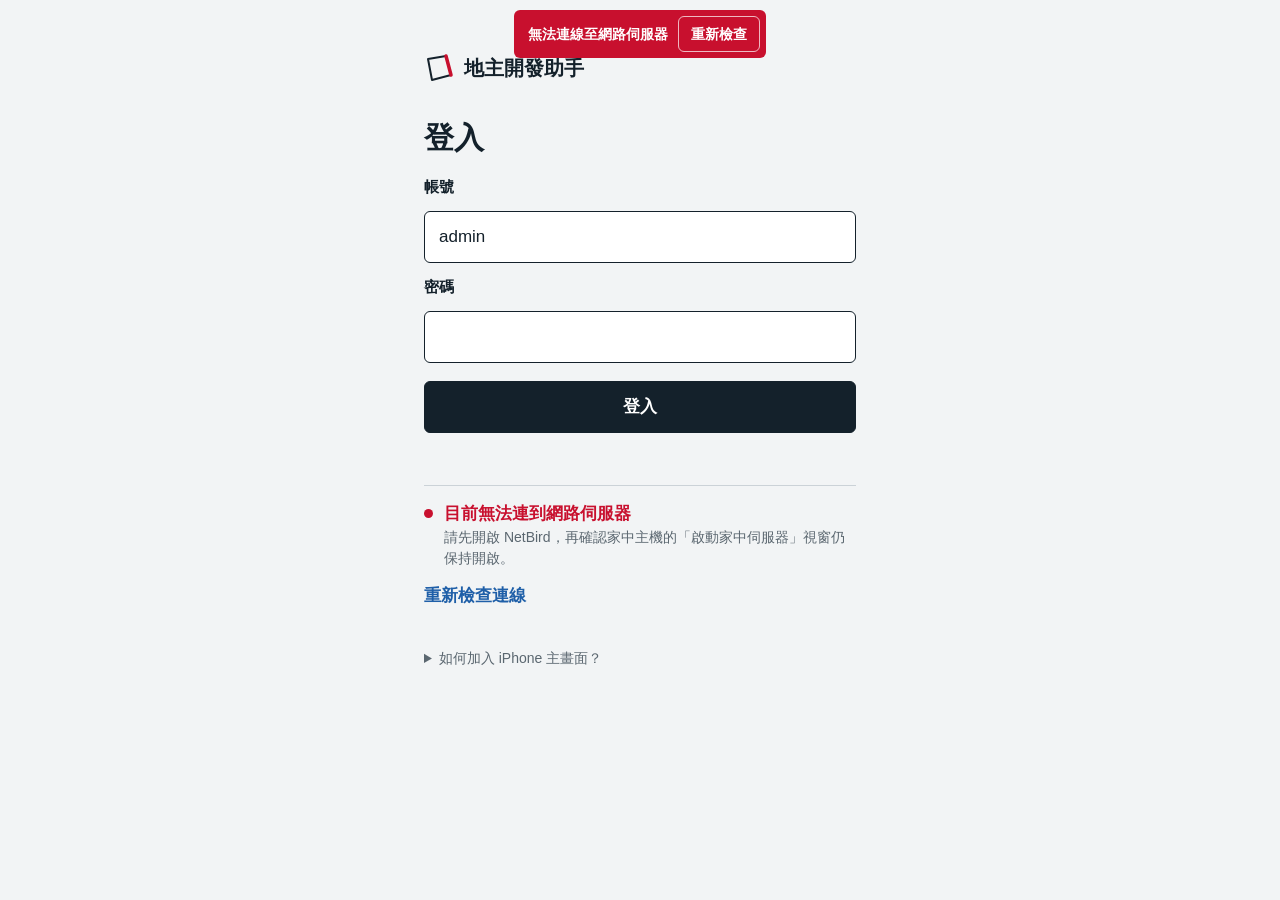
==== commit 90f5e342: "Server v1.9.43: mobile web redesign and field-visit route planning (first version) Mobile web (custo" ====
--- a/customer_mobile_web/index.html
+++ b/customer_mobile_web/index.html
@@ -3,9 +3,9 @@
 <head>
   <meta charset="utf-8">
   <meta name="viewport" content="width=device-width, initial-scale=1, viewport-fit=cover">
-  <meta name="theme-color" content="#153f3a">
+  <meta name="theme-color" content="#F2F4F5">
   <meta name="apple-mobile-web-app-capable" content="yes">
-  <meta name="apple-mobile-web-app-status-bar-style" content="black-translucent">
+  <meta name="apple-mobile-web-app-status-bar-style" content="default">
   <meta name="apple-mobile-web-app-title" content="地主助手">
   <meta name="description" content="地主開發、土地查詢與追蹤管理的內部工作台">
   <meta property="og:type" content="website">
@@ -19,6 +19,7 @@
   <link rel="manifest" href="./manifest.webmanifest">
   <link rel="apple-touch-icon" href="./app-icon.png">
   <link rel="stylesheet" href="./styles.css">
+  <link rel="stylesheet" href="https://unpkg.com/leaflet@1.9.4/dist/leaflet.css">
   <title>地主開發助手｜管理台</title>
 </head>
 <body>
@@ -28,38 +29,22 @@
   </div>
 
   <main id="login-view" class="login-shell">
-    <section class="login-brand" aria-label="系統介紹">
-      <div class="login-brand-content">
-        <div class="brand-mark brand-mark-large">
-          <img src="./app-icon.png" alt="">
-        </div>
-        <p class="eyebrow light">土地資料系統</p>
-        <h1>把每一筆土地機會，<br>變成清楚的下一步。</h1>
-        <p>集中掌握地主資料、土地持分與追蹤進度，讓開發工作不再散落。</p>
-        <div class="feature-list" aria-label="主要功能">
-          <span>地主與土地快速搜尋</span>
-          <span>聯絡紀錄集中管理</span>
-          <span>待辦追蹤即時同步</span>
-        </div>
-      </div>
-      <p class="login-brand-foot">內部專用 · 資料直接連線 PostgreSQL</p>
-    </section>
-
     <section class="login-panel">
       <div class="login-card" aria-labelledby="login-title">
         <div class="mobile-login-brand">
-          <img class="app-logo" src="./app-icon.png" alt="土地資料系統">
-          <span>地主開發助手｜管理台</span>
-        </div>
-        <p class="eyebrow">歡迎回來</p>
-        <h2 id="login-title">登入工作台</h2>
-        <p class="muted">使用桌面系統的帳號繼續。</p>
+          <svg class="app-logo" width="30" height="30" viewBox="0 0 30 30" aria-hidden="true" focusable="false">
+            <path d="M4 6 L22 3 L27 22 L8 27 Z" fill="none" stroke="#14212B" stroke-width="2" stroke-linejoin="round"/>
+            <path d="M22 3 L27 22" stroke="#C8102E" stroke-width="3.5" stroke-linecap="round"/>
+          </svg>
+          <span>地主開發助手</span>
+        </div>
+        <h2 id="login-title">登入</h2>
         <form id="login-form" class="stack-form">
           <label for="login-username">帳號</label>
-          <input id="login-username" name="username" autocomplete="username" value="admin" required maxlength="80">
+          <input id="login-username" name="username" autocomplete="username" autocapitalize="none" value="admin" required maxlength="80">
           <label for="login-password">密碼</label>
           <input id="login-password" name="password" type="password" autocomplete="current-password" required maxlength="256">
-          <button id="login-button" class="primary-button" type="submit">登入管理台</button>
+          <button id="login-button" class="primary-button" type="submit">登入</button>
         </form>
         <p id="login-error" class="form-error" role="alert"></p>
         <section id="login-connection-check" class="login-connection-check" data-state="checking" aria-live="polite">
@@ -83,15 +68,19 @@
   <div id="app-shell" class="app-shell hidden">
     <aside class="sidebar">
       <div class="sidebar-brand">
-        <img src="./app-icon.png" alt="">
-        <div><strong>地主開發</strong><span>管理工作台</span></div>
+        <svg width="30" height="30" viewBox="0 0 30 30" aria-hidden="true" focusable="false">
+          <path d="M4 6 L22 3 L27 22 L8 27 Z" fill="none" stroke="#14212B" stroke-width="2" stroke-linejoin="round"/>
+          <path d="M22 3 L27 22" stroke="#C8102E" stroke-width="3.5" stroke-linecap="round"/>
+        </svg>
+        <div><strong>地主開發助手</strong><span>土地資料系統</span></div>
       </div>
       <nav class="app-nav" aria-label="主要功能">
-        <button class="active" type="button" data-page="home" aria-current="page"><span class="nav-icon" aria-hidden="true">⌂</span><span>總覽</span></button>
-        <button type="button" data-page="field"><span class="nav-icon" aria-hidden="true">外</span><span>今日外勤</span></button>
-        <button type="button" data-page="owners"><span class="nav-icon" aria-hidden="true">人</span><span>地主搜尋</span></button>
-        <button type="button" data-page="lands"><span class="nav-icon" aria-hidden="true">田</span><span>土地搜尋</span></button>
-        <button type="button" data-page="followups"><span class="nav-icon" aria-hidden="true">✓</span><span>追蹤提醒</span><span id="nav-followup-count" class="nav-count hidden">0</span></button>
+        <button class="active" type="button" data-page="home" aria-current="page"><span>總覽</span></button>
+        <button type="button" data-page="field"><span>今日外勤</span></button>
+        <button type="button" data-page="owners"><span>地主搜尋</span></button>
+        <button type="button" data-page="lands"><span>土地搜尋</span></button>
+        <button type="button" data-page="followups"><span>追蹤提醒</span><span id="nav-followup-count" class="nav-count hidden">0</span></button>
+        <button type="button" data-page="map"><span>地圖</span></button>
       </nav>
       <div class="sidebar-foot">
         <span class="status-dot" aria-hidden="true"></span>
@@ -102,15 +91,15 @@
     <div class="workspace">
       <header class="topbar">
         <div>
-          <p class="breadcrumb">土地資料系統 <span aria-hidden="true">/</span> <strong id="breadcrumb-page">總覽</strong></p>
+          <p class="breadcrumb"><strong id="breadcrumb-page">總覽</strong></p>
           <h1 id="page-title">總覽</h1>
         </div>
         <div class="topbar-actions">
-          <div class="connection-pill" aria-hidden="true"><span class="status-dot"></span><span>系統連線</span></div>
+          <div class="connection-pill" aria-hidden="true"><span class="status-dot"></span><span>已連線</span></div>
           <button id="user-button" class="user-button" type="button" aria-label="登出">
             <span id="user-avatar" class="user-avatar" aria-hidden="true">管</span>
             <span class="user-copy"><strong id="user-name">使用者</strong><small id="user-role"></small></span>
-            <span aria-hidden="true">⌄</span>
+            <span class="user-logout" aria-hidden="true">登出</span>
           </button>
         </div>
       </header>
@@ -119,41 +108,38 @@
         <section id="page-home" class="page active" aria-labelledby="home-heading">
           <div class="welcome-row">
             <div>
-              <p id="today-label" class="eyebrow">今日工作台</p>
-              <h2 id="home-heading">早安，開始今天的開發工作</h2>
-              <p class="page-lead">快速掌握資料總量與待追蹤案件。</p>
-            </div>
-            <button id="refresh-dashboard" class="secondary-button" type="button">重新整理資料</button>
-          </div>
-
-          <div id="stats-grid" class="stats-grid">
-            <article class="stat-card"><span class="stat-kicker">土地持分</span><strong id="stat-records">—</strong><small>目前資料總筆數</small></article>
-            <article class="stat-card"><span class="stat-kicker">地主</span><strong id="stat-owners">—</strong><small>已建檔地主人數</small></article>
-            <article class="stat-card"><span class="stat-kicker">土地</span><strong id="stat-lands">—</strong><small>不重複土地筆數</small></article>
-            <article class="stat-card accent"><span class="stat-kicker">待追蹤</span><strong id="stat-followups">—</strong><small>需要持續處理</small></article>
-          </div>
-
-          <div class="dashboard-grid">
-            <section class="panel quick-panel">
-              <div class="panel-heading"><div><p class="eyebrow">快捷入口</p><h3>接下來要做什麼？</h3></div></div>
-              <div class="quick-grid">
-                <button type="button" data-go="owners"><span class="quick-icon">人</span><span><strong>搜尋地主</strong><small>姓名、身分證、地址</small></span><b aria-hidden="true">→</b></button>
-                <button type="button" data-go="lands"><span class="quick-icon">田</span><span><strong>搜尋土地</strong><small>地號、地區、地段</small></span><b aria-hidden="true">→</b></button>
-                <button type="button" data-go="followups"><span class="quick-icon">✓</span><span><strong>處理追蹤</strong><small>查看即將到期項目</small></span><b aria-hidden="true">→</b></button>
-                <button type="button" data-go="field"><span class="quick-icon">外</span><span><strong>開始今日外勤</strong><small>查看行程與開啟導航</small></span><b aria-hidden="true">→</b></button>
-              </div>
-            </section>
-            <section class="panel sync-panel">
-              <div class="sync-visual"><span class="status-dot"></span><span class="sync-ring"></span></div>
-              <p class="eyebrow">同步狀態</p>
-              <h3>所有資料保持一致</h3>
-              <p>每次操作都直接透過安全連線讀寫自架 PostgreSQL，不在此裝置另外保存土地資料。</p>
-              <small id="last-sync-time">等待首次同步</small>
-            </section>
-          </div>
-          <section id="field-location-panel" class="panel field-location-panel" aria-labelledby="field-location-heading">
+              <h2 id="home-heading">早安</h2>
+              <p id="today-label" class="page-lead"></p>
+            </div>
+            <button id="refresh-dashboard" class="link-button" type="button">重新整理</button>
+          </div>
+
+          <section class="block" aria-labelledby="home-field-title">
+            <h3 id="home-field-title" class="block-title">今日外勤</h3>
+            <div id="home-field" class="home-field"><p class="muted small">正在讀取今日行程…</p></div>
+          </section>
+
+          <section class="block" aria-labelledby="home-followups-title">
+            <div class="block-head">
+              <h3 id="home-followups-title" class="block-title">追蹤提醒</h3>
+              <span id="home-followup-summary" class="small muted"></span>
+            </div>
+            <div id="home-followups" class="rows"></div>
+            <button type="button" class="link-button" data-go="followups">查看全部追蹤提醒</button>
+          </section>
+
+          <section class="block" aria-labelledby="home-stats-title">
+            <h3 id="home-stats-title" class="block-title">資料總量</h3>
+            <dl id="stats-grid" class="facts">
+              <div class="facts-row"><dt>土地持分</dt><dd id="stat-records">—</dd></div>
+              <div class="facts-row"><dt>地主</dt><dd id="stat-owners">—</dd></div>
+              <div class="facts-row"><dt>土地</dt><dd id="stat-lands">—</dd></div>
+              <div class="facts-row"><dt>待追蹤</dt><dd id="stat-followups">—</dd></div>
+            </dl>
+          </section>
+          <p class="sync-line"><span class="status-dot" aria-hidden="true"></span><span id="last-sync-time">等待首次同步</span></p>
+          <section id="field-location-panel" class="field-location-panel" aria-labelledby="field-location-heading">
             <div class="field-location-copy">
-              <p class="eyebrow">外勤準備</p>
               <h3 id="field-location-heading">確認手機定位</h3>
               <p id="field-location-status" role="status" aria-live="polite">開始外勤前可先確認 GPS；定位失敗不會影響原始拜訪順序。</p>
               <small id="field-location-detail">位置只會在本次開啟頁面期間使用，不會儲存在手機裡。</small>
@@ -165,9 +151,7 @@
         <section id="page-field" class="page" aria-labelledby="field-heading">
           <div class="page-heading section-heading">
             <div>
-              <p class="eyebrow">手機外勤模式</p>
               <h2 id="field-heading">今日拜訪行程</h2>
-              <p class="page-lead">一次專注一位地主，完成後再前往下一站。</p>
             </div>
             <div class="page-heading-actions">
               <button id="field-visit-manage" class="primary-button editor-only" type="button">安排今日行程</button>
@@ -185,18 +169,26 @@
             <section class="field-visit-summary" aria-label="今日行程進度">
               <div class="field-visit-summary-heading">
                 <div>
-                  <p id="field-visit-date" class="eyebrow">今日</p>
+                  <p id="field-visit-date" class="field-visit-date">今日</p>
                   <h3 id="field-visit-title">今日拜訪</h3>
                 </div>
                 <span id="field-visit-route-status" class="visit-status">尚未開始</span>
               </div>
-              <div class="field-progress-track" aria-hidden="true"><span id="field-progress-bar"></span></div>
+              <ol id="field-progress-chain" class="chain" aria-label="今日行程進度，每一格是一位地主"></ol>
               <div class="field-progress-stats">
                 <span><strong id="field-stat-total">0</strong><small>總數</small></span>
                 <span><strong id="field-stat-completed">0</strong><small>完成</small></span>
                 <span><strong id="field-stat-remaining">0</strong><small>未完成</small></span>
                 <span><strong id="field-stat-skipped">0</strong><small>略過</small></span>
                 <span><strong id="field-stat-distance">—</strong><small>預估公里</small></span>
+              </div>
+              <div class="field-schedule">
+                <div class="field-schedule-copy">
+                  <strong id="field-schedule-summary">—</strong>
+                  <small id="field-schedule-note"></small>
+                </div>
+                <button id="field-route-open" class="secondary-button" type="button" aria-expanded="false" aria-controls="field-route-segments">整天路線導航</button>
+                <div id="field-route-segments" class="field-route-segments hidden"></div>
               </div>
               <div class="field-start-row editor-only">
                 <div>
@@ -213,7 +205,6 @@
             <section id="field-completion-summary" class="field-completion-summary hidden" aria-live="polite">
               <div class="field-completion-heading">
                 <div>
-                  <p class="eyebrow">今日成果</p>
                   <h3>今日外勤已完成</h3>
                 </div>
                 <span class="field-completion-check" aria-hidden="true">✓</span>
@@ -251,10 +242,10 @@
 
         <section id="page-owners" class="page" aria-labelledby="owners-heading">
           <div class="page-heading">
-            <div><p class="eyebrow">客戶資料</p><h2 id="owners-heading">地主搜尋</h2><p class="page-lead">從姓名、身分證或地址快速找到地主與持分資料。</p></div>
-          </div>
-          <form id="owner-search-form" class="search-panel search-row">
-            <label class="search-field" for="owner-query"><span>搜尋地主</span><input id="owner-query" type="search" placeholder="輸入姓名、身分證或地址" maxlength="200" enterkeyhint="search"></label>
+            <div><h2 id="owners-heading">地主搜尋</h2></div>
+          </div>
+          <form id="owner-search-form" class="search-panel search-row" role="search">
+            <label class="search-field" for="owner-query"><span class="sr-only">搜尋地主</span><input id="owner-query" type="search" placeholder="姓名、身分證或地址" maxlength="200" enterkeyhint="search"></label>
             <button type="submit">搜尋</button>
           </form>
           <div class="result-summary"><p id="owner-count" class="result-count" aria-live="polite"></p></div>
@@ -263,10 +254,10 @@
 
         <section id="page-lands" class="page" aria-labelledby="lands-heading">
           <div class="page-heading">
-            <div><p class="eyebrow">資產資料</p><h2 id="lands-heading">土地搜尋</h2><p class="page-lead">依地號、地主、地區與地段交叉查詢土地。</p></div>
-          </div>
-          <form id="land-search-form" class="search-panel stack-form compact-form">
-            <label for="land-query">關鍵字<input id="land-query" type="search" placeholder="地號或地主姓名" maxlength="200"></label>
+            <div><h2 id="lands-heading">土地搜尋</h2></div>
+          </div>
+          <form id="land-search-form" class="search-panel stack-form compact-form" role="search">
+            <label for="land-query">地號或地主姓名<input id="land-query" type="search" placeholder="例如：221-0000 或 王大明" maxlength="200"></label>
             <div class="field-pair">
               <label for="land-district">地區<input id="land-district" placeholder="例如：北屯區" maxlength="100"></label>
               <label for="land-section">地段<input id="land-section" placeholder="例如：仁美段" maxlength="100"></label>
@@ -279,20 +270,32 @@
 
         <section id="page-followups" class="page" aria-labelledby="followups-heading">
           <div class="page-heading section-heading">
-            <div><p class="eyebrow">工作排程</p><h2 id="followups-heading">追蹤提醒</h2><p class="page-lead">優先顯示逾期與即將到期的地主案件。</p></div>
-            <button id="refresh-followups" class="secondary-button" type="button">重新整理</button>
+            <div><h2 id="followups-heading">追蹤提醒</h2></div>
+            <button id="refresh-followups" class="link-button" type="button">重新整理</button>
           </div>
           <div id="followup-results" class="result-list"></div>
+        </section>
+
+        <section id="page-map" class="page" aria-labelledby="map-heading">
+          <div class="page-heading section-heading">
+            <div><h2 id="map-heading">地圖</h2></div>
+            <button id="refresh-map" class="link-button" type="button">重新整理</button>
+          </div>
+          <p id="map-count" class="result-count" aria-live="polite"></p>
+          <div id="map-district-tabs" class="district-tabs"></div>
+          <div id="map-view" class="map-view" role="img" aria-label="地主位置地圖"></div>
+          <div id="map-empty" class="empty-state hidden"></div>
         </section>
       </main>
     </div>
 
     <nav class="mobile-nav" aria-label="手機版主要功能">
-      <button class="active" type="button" data-page="home" aria-current="page"><span aria-hidden="true">⌂</span><small>總覽</small></button>
-      <button type="button" data-page="field"><span aria-hidden="true">外</span><small>外勤</small></button>
-      <button type="button" data-page="owners"><span aria-hidden="true">人</span><small>地主</small></button>
-      <button type="button" data-page="lands"><span aria-hidden="true">田</span><small>土地</small></button>
-      <button type="button" data-page="followups"><span aria-hidden="true">✓</span><small>追蹤</small></button>
+      <button class="active" type="button" data-page="home" aria-current="page">總覽</button>
+      <button type="button" data-page="field">外勤</button>
+      <button type="button" data-page="owners">地主</button>
+      <button type="button" data-page="lands">土地</button>
+      <button type="button" data-page="followups">追蹤<span id="mobile-followup-count" class="nav-count hidden">0</span></button>
+      <button type="button" data-page="map">地圖</button>
     </nav>
   </div>
 
@@ -300,13 +303,13 @@
     <div class="sheet-backdrop" data-close-sheet></div>
     <div class="sheet-card">
       <header class="sheet-header">
-        <div><p class="eyebrow">土地持分明細</p><h2 id="record-title">資料</h2></div>
+        <div><h2 id="record-title">資料</h2></div>
         <button type="button" class="icon-button" data-close-sheet aria-label="關閉">×</button>
       </header>
       <div id="record-detail" class="detail-grid"></div>
       <section id="attachment-section" class="sheet-section">
         <div class="panel-heading attachment-heading">
-          <div><p class="eyebrow">現場資料</p><h3>照片與附件</h3></div>
+          <div><h3>照片與附件</h3></div>
           <span id="attachment-count" class="attachment-count" aria-live="polite">0 個附件</span>
         </div>
         <div class="attachment-toolbar" aria-label="附件篩選與排序">
@@ -363,7 +366,7 @@
         </form>
       </section>
       <section id="contact-section" class="sheet-section">
-        <div class="panel-heading"><div><p class="eyebrow">互動歷程</p><h3>聯絡／拜訪紀錄</h3></div></div>
+        <div class="panel-heading"><div><h3>聯絡／拜訪紀錄</h3></div></div>
         <div id="contact-results" class="timeline"></div>
         <form id="contact-form" class="stack-form compact-form editor-only">
           <div class="field-pair">
@@ -377,7 +380,7 @@
         </form>
       </section>
       <section class="sheet-section editor-only">
-        <div class="panel-heading"><div><p class="eyebrow">下一步</p><h3>設定追蹤</h3></div></div>
+        <div class="panel-heading"><div><h3>設定追蹤</h3></div></div>
         <form id="followup-form" class="stack-form compact-form">
           <div class="field-pair">
             <label for="followup-date">追蹤日期<input id="followup-date" type="date"></label>
@@ -392,7 +395,7 @@
 
   <section id="photo-viewer" class="photo-viewer hidden" role="dialog" aria-modal="true" aria-labelledby="photo-viewer-title">
     <header class="photo-viewer-header">
-      <div><p class="eyebrow">照片預覽</p><h2 id="photo-viewer-title">照片</h2></div>
+      <div><h2 id="photo-viewer-title">照片</h2></div>
       <button id="photo-viewer-close" type="button" class="icon-button" aria-label="關閉照片">×</button>
     </header>
     <div class="photo-viewer-stage">
@@ -412,7 +415,7 @@
     <div class="modal-backdrop" data-close-attachment-edit></div>
     <form id="attachment-edit-form" class="modal-card stack-form">
       <header class="modal-header">
-        <div><p class="eyebrow">整理附件</p><h2 id="attachment-edit-title">修改分類與說明</h2></div>
+        <div><h2 id="attachment-edit-title">修改分類與說明</h2></div>
         <button type="button" class="icon-button" data-close-attachment-edit aria-label="關閉">×</button>
       </header>
       <input id="attachment-edit-id" type="hidden">
@@ -437,7 +440,7 @@
     <div class="modal-backdrop" data-close-field-action></div>
     <form id="field-action-form" class="modal-card stack-form">
       <header class="modal-header">
-        <div><p class="eyebrow">外勤紀錄</p><h2 id="field-action-title">更新拜訪狀態</h2></div>
+        <div><h2 id="field-action-title">更新拜訪狀態</h2></div>
         <button type="button" class="icon-button" data-close-field-action aria-label="關閉">×</button>
       </header>
       <p id="field-action-owner" class="field-action-owner"></p>
@@ -450,7 +453,29 @@
         <textarea id="field-action-note" maxlength="5000" rows="4" placeholder="選填，例如：地主臨時不在、已約下次時間"></textarea>
       </label>
       <p id="field-action-location-note" class="field-action-location-note">送出時會嘗試附上目前 GPS；定位失敗仍可正常儲存。</p>
+      <label id="field-action-save-location-row" class="field-action-save-location hidden" for="field-action-save-location">
+        <input id="field-action-save-location" type="checkbox">
+        <span>我在地主家，用目前位置當作這個地址的座標（已有座標的不會被覆蓋）</span>
+      </label>
       <button id="field-action-submit" type="submit">儲存狀態</button>
+    </form>
+  </section>
+
+  <section id="field-coordinate-dialog" class="modal-layer hidden" role="dialog" aria-modal="true" aria-labelledby="field-coordinate-title">
+    <div class="modal-backdrop" data-close-field-coordinate></div>
+    <form id="field-coordinate-form" class="modal-card stack-form" novalidate>
+      <header class="modal-header">
+        <div><h2 id="field-coordinate-title">補上座標</h2></div>
+        <button type="button" class="icon-button" data-close-field-coordinate aria-label="關閉">×</button>
+      </header>
+      <p id="field-coordinate-owner" class="field-action-owner"></p>
+      <p class="field-coordinate-help">在 Google 地圖長按地主家的位置，複製上方的「緯度, 經度」貼到下面；也可以貼 Google 地圖網址。<a id="field-coordinate-maps" href="https://www.google.com/maps" target="_blank" rel="noopener">在 Google 地圖找這個地址</a></p>
+      <label for="field-coordinate-input">座標或 Google 地圖網址
+        <input id="field-coordinate-input" autocomplete="off" inputmode="text" placeholder="25.0330, 121.5654">
+      </label>
+      <p id="field-coordinate-result" class="field-coordinate-result" role="status" aria-live="polite"></p>
+      <p id="field-coordinate-scope" class="muted"></p>
+      <button id="field-coordinate-save" type="submit">儲存座標</button>
     </form>
   </section>
 
@@ -458,7 +483,7 @@
     <div class="modal-backdrop" data-close-field-plan></div>
     <div class="modal-card field-plan-card">
       <header class="modal-header">
-        <div><p class="eyebrow">今日外勤</p><h2 id="field-plan-heading">安排今日行程</h2></div>
+        <div><h2 id="field-plan-heading">安排今日行程</h2></div>
         <button type="button" class="icon-button" data-close-field-plan aria-label="關閉">×</button>
       </header>
       <label id="field-plan-title-row" for="field-plan-title">行程名稱
@@ -466,7 +491,7 @@
       </label>
       <section id="field-plan-current-section" class="field-plan-current-section hidden">
         <div class="field-plan-section-heading">
-          <div><p class="eyebrow">目前名單</p><h3>尚未完成的拜訪順序</h3></div>
+          <div><h3>尚未完成的拜訪順序</h3></div>
           <div class="field-plan-section-actions">
             <button id="field-plan-unlock-order" class="secondary-button" type="button" disabled>目前為自動排序</button>
             <button id="field-plan-order-save" class="secondary-button" type="button">儲存順序</button>
@@ -477,7 +502,7 @@
       </section>
       <section id="field-plan-add-section" class="field-plan-add-section">
         <div class="field-plan-section-heading">
-          <div><p class="eyebrow">新增地主</p><h3>搜尋並批次加入</h3></div>
+          <div><h3>搜尋並批次加入</h3></div>
         </div>
         <form id="field-plan-search-form" class="field-plan-search">
           <label for="field-plan-query">搜尋地主或土地
@@ -508,7 +533,8 @@
     </div>
   </section>
   <div id="toast" class="toast hidden" role="status" aria-live="polite"></div>
-  <script src="./field-visit.js?v=2" defer></script>
-  <script src="./app.js?v=25" defer></script>
+  <script src="https://unpkg.com/leaflet@1.9.4/dist/leaflet.js" defer></script>
+  <script src="./field-visit.js?v=3" defer></script>
+  <script src="./app.js?v=31" defer></script>
 </body>
 </html>
--- a/customer_mobile_web/styles.css
+++ b/customer_mobile_web/styles.css
@@ -1,492 +1,488 @@
+/* 地主開發助手 手機網頁
+   設計語言：地籍圖。冷灰白紙、測量墨黑；紅色只代表「現在要處理」。
+   地號是整份設計唯一放大的東西。列表是一列一筆的謄本，不用卡片。 */
+
 :root {
   color-scheme: light;
-  --ink: #1b2926;
-  --muted: #687773;
-  --line: #dce4e1;
-  --surface: #ffffff;
-  --canvas: #f5f6f2;
-  --brand: #1a6259;
-  --brand-dark: #153f3a;
-  --brand-deep: #112f2c;
-  --brand-soft: #e1efeb;
-  --accent: #c06f3b;
-  --accent-soft: #fff2e9;
-  --danger: #b8433a;
-  --danger-soft: #fff0ee;
-  --shadow-sm: 0 6px 18px rgba(23, 49, 43, .07);
-  --shadow-lg: 0 22px 60px rgba(19, 43, 38, .16);
-  font-family: Inter, "Noto Sans TC", "Microsoft JhengHei", -apple-system, BlinkMacSystemFont, "Segoe UI", sans-serif;
+  --paper: #F2F4F5;
+  --sheet: #FFFFFF;
+  --ink: #14212B;
+  --muted: #5B6770;
+  --rule: #CBD2D7;
+  --red: #C8102E;
+  --red-wash: #FBECEE;
+  --blue: #1F5FA8;
+  --green: #2E7D4F;
+  --amber: #B7791F;
+  --nav-h: 62px;
+  --cjk: "Noto Sans TC", "PingFang TC", "Microsoft JhengHei", "Heiti TC", -apple-system, BlinkMacSystemFont, "Segoe UI", sans-serif;
+  /* 數字用窄版字體：系統內建的就好（內容安全政策只允許自己網站的字型檔） */
+  --num: "Avenir Next Condensed", "Bahnschrift SemiCondensed", "Bahnschrift Condensed", "DIN Condensed", "Roboto Condensed", "Arial Narrow", sans-serif;
+  font-family: var(--cjk);
 }
 
 * { box-sizing: border-box; }
-html { min-height: 100%; background: var(--canvas); }
-body { margin: 0; min-height: 100dvh; color: var(--ink); background: var(--canvas); }
+html { min-height: 100%; background: var(--paper); -webkit-text-size-adjust: 100%; }
+body { margin: 0; min-height: 100dvh; color: var(--ink); background: var(--paper); font-size: 17px; line-height: 1.6; }
 button, input, select, textarea { font: inherit; }
 button { cursor: pointer; }
-button:disabled { cursor: wait; opacity: .68; }
-button:focus-visible, input:focus-visible, select:focus-visible, textarea:focus-visible, summary:focus-visible { outline: 3px solid rgba(26, 98, 89, .22); outline-offset: 2px; }
+:focus-visible { outline: 3px solid var(--blue); outline-offset: 2px; }
 .hidden { display: none !important; }
 .sr-only { position: absolute; width: 1px; height: 1px; padding: 0; margin: -1px; overflow: hidden; clip: rect(0, 0, 0, 0); white-space: nowrap; border: 0; }
 .muted, .result-count, .page-lead { color: var(--muted); }
-.eyebrow { margin: 0 0 7px; color: var(--brand); font-size: 11px; font-weight: 850; letter-spacing: .13em; text-transform: uppercase; }
-.eyebrow.light { color: #a9d6cf; }
+.num { font-family: var(--num); font-weight: 600; font-variant-numeric: tabular-nums; }
 h1, h2, h3, p { overflow-wrap: anywhere; }
-h1, h2, h3 { margin: 0; line-height: 1.25; }
-h1 { font-size: clamp(25px, 3vw, 34px); }
-h2 { font-size: clamp(23px, 2.6vw, 31px); }
-h3 { font-size: 18px; }
-.page-lead { margin: 8px 0 0; line-height: 1.65; }
-
-.connection-banner {
-  position: fixed; z-index: 150; top: 14px; left: 50%; transform: translateX(-50%);
-  display: flex; align-items: center; gap: 9px;
-  width: max-content; max-width: calc(100% - 28px); padding: 7px 8px 7px 13px; border-radius: 999px;
-  color: #fff; background: #56625f; box-shadow: var(--shadow-sm); font-size: 12px; font-weight: 750;
-  transition: opacity .2s ease, transform .2s ease;
+h1, h2, h3 { margin: 0; line-height: 1.3; }
+h1 { font-size: 26px; font-weight: 700; }
+h2 { font-size: 22px; font-weight: 700; }
+h3 { font-size: 17px; font-weight: 700; }
+p { margin: 0; }
+/* 標題上方的小標籤與頁首說明不再使用：頁面標題已在頂端 */
+.eyebrow, .page-lead { display: none; }
+
+/* ---------- 連線提示 ---------- */
+.connection-banner { position: fixed; z-index: 150; top: calc(10px + env(safe-area-inset-top)); left: 50%; transform: translateX(-50%);
+  display: flex; align-items: center; gap: 10px; width: max-content; max-width: calc(100% - 24px); padding: 6px 6px 6px 14px;
+  border-radius: 6px; color: #fff; background: var(--ink); font-size: 14px; font-weight: 700; transition: opacity .2s ease, transform .2s ease; }
+.connection-banner.online { opacity: 0; pointer-events: none; transform: translate(-50%, -8px); }
+.connection-banner.offline { background: var(--red); }
+.connection-banner-retry { min-height: 36px; padding: 0 12px; border: 1.5px solid rgba(255, 255, 255, .7); border-radius: 6px; color: #fff; background: transparent; font-size: 14px; }
+.connection-banner.online .connection-banner-retry { display: none; }
+
+/* ---------- 按鈕與表單 ---------- */
+button { min-height: 48px; padding: 0 16px; border: 1.5px solid var(--ink); border-radius: 6px; color: var(--ink); background: var(--sheet); font-weight: 700; transition: transform .12s ease; }
+button:active { transform: translateY(1px); }
+button:disabled { cursor: not-allowed; opacity: .45; transform: none; }
+.primary-button, form button[type="submit"] { color: #fff; background: var(--ink); }
+.secondary-button { color: var(--ink); background: var(--sheet); }
+.link-button { display: inline-flex; align-items: center; min-height: 44px; padding: 0; border: 0; color: var(--blue); background: none; }
+.icon-button { display: grid; place-items: center; width: 48px; height: 48px; padding: 0; font-size: 24px; line-height: 1; }
+.danger-button { color: var(--red); border-color: var(--red); }
+
+.stack-form { display: grid; gap: 12px; margin-top: 20px; }
+.stack-form label, .field-pair label, .search-field { display: grid; gap: 6px; color: var(--ink); font-size: 15px; font-weight: 700; }
+input, select, textarea { width: 100%; min-height: 52px; padding: 0 14px; border: 1.5px solid var(--ink); border-radius: 6px; color: var(--ink); background: var(--sheet); }
+textarea { min-height: 96px; padding: 12px 14px; resize: vertical; }
+input::placeholder, textarea::placeholder { color: #7A868E; }
+input:focus, select:focus, textarea:focus { outline: 3px solid var(--blue); outline-offset: 1px; }
+input[type="checkbox"], input[type="radio"] { width: 20px; min-height: 0; height: 20px; accent-color: var(--ink); }
+.form-error { min-height: 22px; margin: 8px 0 0; color: var(--red); font-size: 15px; font-weight: 700; }
+.field-pair { display: grid; grid-template-columns: 1fr 1fr; gap: 12px; }
+.compact-form { gap: 14px; }
+.compact-form > button[type="submit"] { justify-self: start; min-width: 140px; }
+
+/* ---------- 登入 ---------- */
+.login-shell { display: block; max-width: 480px; min-height: 100dvh; margin: 0 auto; }
+.login-brand { display: none; }
+.login-panel { padding: calc(52px + env(safe-area-inset-top)) 24px 32px; }
+.login-card { width: 100%; }
+.mobile-login-brand { display: flex; align-items: center; gap: 10px; margin-bottom: 34px; font-size: 20px; font-weight: 700; }
+.login-card h2 { margin-bottom: 4px; font-size: 30px; }
+.login-card .muted { display: none; }
+.login-card .stack-form { margin-top: 18px; }
+#login-button { width: 100%; min-height: 52px; margin-top: 6px; }
+.login-connection-check { display: grid; gap: 4px; margin-top: 22px; padding-top: 14px; border-top: 1px solid var(--rule); }
+.login-connection-copy { display: grid; grid-template-columns: 12px minmax(0, 1fr); align-items: start; gap: 8px; }
+.login-connection-copy strong { display: block; font-size: 17px; }
+.login-connection-copy p { margin: 0; color: var(--muted); font-size: 14px; line-height: 1.5; }
+.login-connection-dot { width: 9px; height: 9px; margin-top: 9px; border-radius: 50%; background: var(--muted); }
+.login-connection-check[data-state="online"] .login-connection-dot { background: var(--green); }
+.login-connection-check[data-state="offline"] .login-connection-dot { background: var(--red); }
+.login-connection-check[data-state="offline"] .login-connection-copy strong { color: var(--red); }
+.login-connection-check .secondary-button { justify-self: start; min-height: 44px; padding: 0; border: 0; color: var(--blue); background: none; }
+.install-help { margin-top: 22px; color: var(--muted); font-size: 14px; }
+.install-help summary { padding: 8px 0; cursor: pointer; }
+.install-help p { margin: 0; line-height: 1.6; }
+
+/* ---------- 外框：手機是底部分頁，電腦是左側選單 ---------- */
+.app-shell { display: block; min-height: 100dvh; }
+.sidebar { display: none; }
+.workspace { min-width: 0; }
+.topbar { position: sticky; z-index: 30; top: 0; display: flex; align-items: flex-end; justify-content: space-between; gap: 12px;
+  padding: calc(14px + env(safe-area-inset-top)) 20px 10px; border-bottom: 1px solid var(--rule); background: var(--paper); }
+.topbar h1 { font-size: 26px; }
+.breadcrumb { display: none; }
+.topbar-actions { display: flex; align-items: center; gap: 14px; padding-bottom: 2px; font-size: 14px; color: var(--muted); white-space: nowrap; }
+.connection-pill { display: flex; align-items: center; gap: 6px; }
+.status-dot { display: inline-block; width: 8px; height: 8px; flex: 0 0 auto; border-radius: 50%; background: var(--green); }
+.user-button { display: flex; align-items: center; gap: 10px; min-height: 44px; padding: 0; border: 0; color: var(--blue); background: none; text-align: left; }
+.user-avatar, .user-copy { display: none; }
+.user-logout { font-weight: 700; }
+.content-area { width: min(100%, 720px); margin: 0 auto; padding: 18px 20px calc(var(--nav-h) + env(safe-area-inset-bottom) + 28px); }
+.page { display: none; }
+.page.active { display: block; }
+.page-heading, .welcome-row { display: flex; align-items: center; justify-content: space-between; gap: 16px; margin-bottom: 14px; }
+.page-heading h2 { position: absolute; width: 1px; height: 1px; overflow: hidden; clip: rect(0, 0, 0, 0); white-space: nowrap; }
+.page-heading:not(:has(button)) { display: none; }
+.page-heading-actions { display: flex; align-items: center; gap: 8px; margin-left: auto; }
+.page-heading-actions button, .page-heading > button { min-height: 44px; padding: 0 14px; }
+
+.mobile-nav { position: fixed; z-index: 60; left: 50%; bottom: 0; display: grid; grid-template-columns: repeat(6, 1fr); width: min(100%, 480px);
+  height: calc(var(--nav-h) + env(safe-area-inset-bottom)); padding-bottom: env(safe-area-inset-bottom); transform: translateX(-50%);
+  border-top: 1px solid var(--rule); background: var(--sheet); }
+.mobile-nav button { position: relative; display: flex; align-items: center; justify-content: center; gap: 3px; min-height: 0; padding: 0; border: 0; border-radius: 0; color: var(--muted); background: none; font-size: 15px; font-weight: 400; }
+.mobile-nav button.active { color: var(--ink); font-weight: 700; }
+.mobile-nav button.active::before { content: ""; position: absolute; top: -1px; left: 12%; right: 12%; height: 3px; background: var(--red); }
+.nav-count { color: var(--red); font: 600 16px/1 var(--num); font-variant-numeric: tabular-nums; }
+
+@media (min-width: 821px) {
+  .app-shell { display: grid; grid-template-columns: 224px minmax(0, 1fr); }
+  .mobile-nav { display: none; }
+  .sidebar { position: fixed; z-index: 50; inset: 0 auto 0 0; display: flex; flex-direction: column; width: 224px; padding: 26px 0 18px; border-right: 1px solid var(--rule); background: var(--sheet); }
+  .sidebar-brand { display: flex; align-items: center; gap: 10px; padding: 0 22px 22px; border-bottom: 1px solid var(--rule); }
+  .sidebar-brand div { display: grid; }
+  .sidebar-brand strong { font-size: 17px; }
+  .sidebar-brand span { color: var(--muted); font-size: 13px; }
+  .app-nav { display: grid; margin-top: 12px; }
+  .app-nav button { position: relative; display: flex; align-items: center; justify-content: space-between; min-height: 48px; padding: 0 22px; border: 0; border-radius: 0; color: var(--muted); background: none; font-weight: 400; text-align: left; }
+  .app-nav button:hover { color: var(--ink); background: var(--paper); }
+  .app-nav button.active { color: var(--ink); font-weight: 700; }
+  .app-nav button.active::before { content: ""; position: absolute; top: 8px; bottom: 8px; left: 0; width: 4px; background: var(--red); }
+  .sidebar-foot { display: flex; align-items: center; gap: 10px; margin-top: auto; padding: 14px 22px 0; border-top: 1px solid var(--rule); }
+  .sidebar-foot div { display: grid; }
+  .sidebar-foot strong { font-size: 14px; }
+  .sidebar-foot small { color: var(--muted); font-size: 12px; }
+  .workspace { grid-column: 2; }
+  .topbar { padding: 22px 40px 12px; }
+  .user-copy { display: grid; text-align: right; }
+  .user-copy strong { font-size: 14px; color: var(--ink); }
+  .user-copy small { font-size: 12px; color: var(--muted); }
+  .content-area { padding: 24px 40px 48px; }
 }
-.connection-banner.online { opacity: 0; pointer-events: none; transform: translate(-50%, -8px); background: var(--brand); }
-.connection-banner.offline { background: var(--danger); }
-.connection-banner-retry { min-height: 30px; padding: 5px 9px; border-color: rgba(255,255,255,.55); color: #fff; background: rgba(255,255,255,.13); font-size: 11px; }
-.connection-banner-retry:hover { border-color: #fff; color: var(--danger); background: #fff; }
-.connection-banner.online .connection-banner-retry { display: none; }
-
-.login-shell { display: grid; grid-template-columns: minmax(380px, .95fr) minmax(460px, 1.05fr); min-height: 100dvh; }
-.login-brand { position: relative; display: flex; flex-direction: column; justify-content: center; overflow: hidden; padding: clamp(42px, 7vw, 96px); color: #fff; background: var(--brand-deep); }
-.login-brand::before { content: ""; position: absolute; width: 540px; height: 540px; right: -280px; top: -250px; border: 1px solid rgba(255,255,255,.12); border-radius: 50%; box-shadow: 0 0 0 80px rgba(255,255,255,.025), 0 0 0 160px rgba(255,255,255,.018); }
-.login-brand::after { content: ""; position: absolute; width: 240px; height: 240px; left: -120px; bottom: -110px; border-radius: 50%; background: rgba(192,111,59,.2); filter: blur(2px); }
-.login-brand-content, .login-brand-foot { position: relative; z-index: 1; }
-.login-brand-content { width: min(100%, 570px); }
-.brand-mark { display: grid; place-items: center; width: 48px; height: 48px; overflow: hidden; border-radius: 14px; background: #fff; box-shadow: 0 12px 26px rgba(0,0,0,.18); }
-.brand-mark img { width: 100%; height: 100%; object-fit: cover; }
-.brand-mark-large { width: 68px; height: 68px; margin-bottom: 34px; border-radius: 19px; }
-.login-brand h1 { margin-bottom: 22px; color: #fff; font-size: clamp(38px, 4.5vw, 62px); letter-spacing: -.045em; line-height: 1.18; }
-.login-brand-content > p:not(.eyebrow) { max-width: 520px; margin: 0; color: #c7d8d4; font-size: 18px; line-height: 1.8; }
-.feature-list { display: flex; flex-wrap: wrap; gap: 9px; margin-top: 34px; }
-.feature-list span { padding: 8px 11px; border: 1px solid rgba(255,255,255,.14); border-radius: 999px; color: #d8e5e2; background: rgba(255,255,255,.045); font-size: 13px; }
-.login-brand-foot { position: absolute; left: clamp(42px, 7vw, 96px); bottom: 34px; margin: 0; color: #8fafaa; font-size: 12px; }
-.login-panel { display: grid; place-items: center; padding: 48px clamp(26px, 6vw, 84px); background: #fbfcfa; }
-.login-card { width: min(100%, 430px); }
-.login-card h2 { margin-bottom: 8px; font-size: 33px; }
-.mobile-login-brand { display: none; }
-.stack-form { display: grid; gap: 10px; margin-top: 28px; }
-.stack-form label { color: #34443f; font-size: 13px; font-weight: 780; }
-input, select, textarea {
-  width: 100%; min-height: 48px; padding: 12px 14px; border: 1px solid #cbd5d2; border-radius: 11px;
-  color: var(--ink); background: #fff; outline: none; transition: border-color .16s ease, box-shadow .16s ease;
+
+/* ---------- 共用：區塊、列、數字 ---------- */
+.block { margin: 0 0 28px; }
+.block-title { margin: 0 0 10px; font-size: 17px; font-weight: 700; }
+.block-head { display: flex; align-items: baseline; justify-content: space-between; gap: 12px; margin-bottom: 10px; }
+.block-head .block-title { margin: 0; }
+.small { font-size: 14px; }
+.now { color: var(--red); font-weight: 700; }
+.due-over { color: var(--red); font-weight: 700; }
+
+.welcome-row h2 { font-size: 20px; }
+.welcome-row .page-lead { display: block; margin-top: 2px; font-size: 14px; }
+
+.facts { margin: 0; padding: 0; border-top: 1px solid var(--rule); }
+.facts-row { display: flex; align-items: baseline; justify-content: space-between; padding: 10px 0; border-bottom: 1px solid var(--rule); }
+.facts-row dt { color: var(--muted); }
+.facts-row dd { margin: 0; font: 600 26px/1.2 var(--num); font-variant-numeric: tabular-nums; }
+.sync-line { display: flex; align-items: center; gap: 8px; margin: 0 0 24px; color: var(--muted); font-size: 14px; }
+
+.field-location-panel { display: flex; align-items: center; justify-content: space-between; gap: 16px; margin-top: 4px; padding: 14px 0 0; border-top: 1px solid var(--rule); }
+.field-location-copy { display: grid; gap: 2px; }
+.field-location-copy h3 { font-size: 16px; }
+.field-location-copy p:not(.eyebrow) { color: var(--muted); font-size: 14px; line-height: 1.5; }
+.field-location-copy small { color: var(--muted); font-size: 13px; }
+.field-location-panel.location-ready h3 { color: var(--green); }
+.field-location-panel > button { flex: 0 0 auto; }
+
+/* 目前這一站：紅線在左 */
+.stop-block { margin-bottom: 12px; padding: 14px 18px 16px; background: var(--sheet); border-left: 5px solid var(--red); border-radius: 0 8px 8px 0; }
+.stop-block .parcel { font-size: 40px; }
+.stop-flags { display: flex; flex-wrap: wrap; gap: 4px 12px; margin: 0 0 6px; font-size: 15px; }
+.where, .field-where { font-size: 17px; line-height: 1.4; }
+.home-owner { margin-top: 6px; font-size: 20px; font-weight: 700; }
+.field-visit-date { margin: 0; color: var(--muted); font-size: 14px; }
+.parcel, .field-parcel { margin: 0; font: 600 56px/1 var(--num); font-variant-numeric: tabular-nums; letter-spacing: -.01em; }
+.parcel--list { font-size: 34px; }
+
+/* ---------- 一列一筆（追蹤、搜尋） ---------- */
+.rows, .result-list { display: block; margin: 0; padding: 0; list-style: none; border-top: 1px solid var(--rule); }
+.result-card { position: relative; display: grid; gap: 4px; min-width: 0; padding: 14px 0; border-bottom: 1px solid var(--rule); }
+.result-card h3 { padding: 0; font-size: 19px; }
+.card-top { display: flex; align-items: baseline; justify-content: space-between; gap: 12px; }
+.card-counts { flex: none; color: var(--muted); font-size: 15px; }
+.card-counts .num { color: var(--ink); font-size: 20px; }
+.card-meta { display: grid; gap: 2px; color: var(--muted); font-size: 14px; line-height: 1.5; }
+.card-line { color: var(--muted); font-size: 14px; }
+.card-line .num { color: var(--ink); font-size: 17px; }
+.metric-row { display: flex; flex-wrap: wrap; gap: 4px 16px; color: var(--muted); font-size: 14px; }
+.metric { padding: 0; color: var(--muted); font-size: 14px; font-weight: 400; }
+.metric .num, .metric b { color: var(--ink); }
+.owner-buttons { display: flex; flex-wrap: wrap; align-items: center; gap: 8px; margin-top: 6px; }
+.owner-buttons button, .record-link { min-height: 44px; padding: 0 14px; font-size: 15px; }
+.result-card.overdue { padding-left: 14px; box-shadow: inset 4px 0 0 var(--red); }
+.result-card > .record-link { justify-self: start; margin-top: 6px; }
+.home-field .primary-button { display: flex; width: 100%; align-items: center; justify-content: center; }
+.due { font-size: 14px; color: var(--muted); }
+.due.due-over { color: var(--red); font-weight: 700; }
+.due.due-today { color: var(--red); font-weight: 700; }
+.group-title { display: flex; align-items: baseline; justify-content: space-between; margin: 22px 0 8px; font-size: 17px; font-weight: 700; }
+.group-title:first-child { margin-top: 0; }
+.group-title.is-over { color: var(--red); }
+.group-title small { color: var(--muted); font-size: 14px; font-weight: 400; }
+.group-list { margin: 0; padding: 0; border-top: 1px solid var(--rule); }
+
+.search-panel { margin: 0 0 14px; padding: 0; border: 0; background: none; box-shadow: none; }
+.search-row { display: grid; grid-template-columns: 1fr auto; gap: 10px; }
+.search-row button { min-width: 96px; }
+.search-panel.stack-form { margin-top: 0; }
+.search-panel.stack-form > button[type="submit"] { width: 100%; }
+.result-summary { min-height: 24px; }
+.result-count { margin: 0 0 8px; font-size: 14px; }
+.empty-state { grid-column: 1 / -1; padding: 28px 0; color: var(--muted); text-align: left; }
+.load-more-row { display: flex; padding: 14px 0 4px; }
+.load-more-button { min-width: 200px; }
+
+/* 持分條：一塊土地分成幾份，每位地主一段 */
+.share { display: flex; gap: 2px; height: 10px; margin: 10px 0 4px; background: repeating-linear-gradient(135deg, var(--rule) 0 2px, transparent 2px 5px); }
+.share-seg { height: 100%; background: var(--ink); }
+.share-seg:nth-child(2) { background: #46535D; }
+.share-seg:nth-child(3) { background: #7C8993; }
+.share-seg:nth-child(n+4) { background: #A9B3BA; }
+.holders { display: flex; flex-direction: column; }
+.holder { display: flex; align-items: baseline; justify-content: space-between; gap: 10px; width: 100%; min-height: 48px; padding: 10px 0; border: 0; border-top: 1px solid var(--rule); border-radius: 0; background: none; text-align: left; font-weight: 400; }
+.holders .holder:first-child { border-top: 0; }
+.holder-name { font-weight: 700; }
+.holder-nums { display: flex; gap: 14px; color: var(--muted); font-size: 15px; }
+.holder-nums .num { color: var(--ink); }
+.holder:focus-visible { outline-offset: -3px; }
+
+/* ---------- 狀態文字（不用膠囊） ---------- */
+.visit-status { font-size: 15px; font-weight: 700; color: var(--muted); }
+.status-in_progress { color: var(--blue); }
+.status-completed { color: var(--green); }
+.status-postponed { color: var(--amber); }
+.status-skipped, .status-cancelled, .status-planned, .status-draft { color: var(--muted); }
+
+/* ---------- 今日外勤 ---------- */
+.field-visit-workspace { display: grid; gap: 0; }
+.field-visit-summary { margin-bottom: 20px; }
+.field-visit-summary-heading { display: flex; align-items: center; justify-content: space-between; gap: 12px; }
+.field-visit-summary-heading .eyebrow { display: block; margin: 0; color: var(--muted); font-size: 14px; }
+.field-visit-summary-heading h3 { display: none; }
+.chain { display: flex; align-items: flex-end; gap: 4px; height: 30px; margin: 10px 0 6px; padding: 0; list-style: none; }
+.tick { flex: 1; min-width: 4px; height: 14px; border: 1.5px solid var(--ink); background: transparent; transition: background-color .25s ease, height .25s ease, border-color .25s ease; }
+.tick[data-s="completed"] { background: var(--ink); }
+.tick[data-s="skipped"] { border-color: var(--muted); background: repeating-linear-gradient(135deg, var(--muted) 0 2px, transparent 2px 5px); }
+.tick[data-s="postponed"] { border-color: var(--amber); }
+.tick[data-s="cancelled"] { border-color: var(--rule); opacity: .6; }
+.tick[aria-current="step"] { height: 30px; border: 2px solid var(--red); }
+.field-progress-stats { display: grid; grid-template-columns: repeat(5, minmax(0, 1fr)); gap: 8px; margin-top: 8px; padding: 8px 0; border-top: 1px solid var(--rule); border-bottom: 1px solid var(--rule); }
+.field-progress-stats span { display: grid; gap: 0; min-width: 0; text-align: left; }
+.field-progress-stats strong { font: 600 24px/1.2 var(--num); font-variant-numeric: tabular-nums; }
+.field-progress-stats small { overflow: hidden; color: var(--muted); font-size: 13px; text-overflow: ellipsis; white-space: nowrap; }
+.field-schedule { display: grid; grid-template-columns: minmax(0, 1fr) auto; align-items: center; gap: 4px 12px; margin-top: 10px; }
+.field-schedule-copy { display: grid; gap: 2px; min-width: 0; }
+.field-schedule-copy strong { font-size: 15px; }
+.field-schedule-copy small { color: var(--muted); font-size: 13px; line-height: 1.5; }
+#field-route-open { min-height: 44px; padding: 0; border: 0; color: var(--blue); background: none; }
+#field-route-open:disabled { color: var(--muted); }
+.field-route-segments { display: grid; grid-column: 1 / -1; grid-template-columns: repeat(auto-fill, minmax(140px, 1fr)); gap: 8px; padding-top: 6px; }
+.field-route-segment { display: grid; gap: 0; padding: 10px 12px; border: 1.5px solid var(--ink); border-radius: 6px; color: var(--ink); background: var(--sheet); text-decoration: none; }
+.field-route-segment strong { color: var(--blue); font-size: 15px; }
+.field-route-segment span { color: var(--muted); font-size: 14px; }
+.field-start-row { display: flex; align-items: center; justify-content: space-between; gap: 14px; margin-top: 16px; padding: 14px 16px; background: var(--sheet); border-left: 5px solid var(--red); border-radius: 0 8px 8px 0; }
+.field-start-row > div:first-child { display: grid; gap: 2px; }
+.field-start-row strong { font-size: 17px; }
+.field-start-row small { color: var(--muted); font-size: 14px; line-height: 1.5; }
+.field-start-actions { display: flex; gap: 8px; }
+.field-start-actions button { min-height: 48px; }
+#field-visit-start { color: #fff; background: var(--ink); }
+
+.field-completion-summary { display: grid; gap: 12px; margin-bottom: 20px; padding: 0; }
+.field-completion-heading { display: flex; align-items: center; justify-content: space-between; gap: 12px; }
+.field-completion-heading h3 { font-size: 20px; }
+.field-completion-check { color: var(--green); font-size: 26px; font-weight: 700; }
+.field-completion-message { color: var(--muted); font-size: 15px; line-height: 1.6; }
+.field-completion-stats { display: grid; grid-template-columns: 1fr 1fr; gap: 0 20px; border-top: 1px solid var(--rule); }
+.field-completion-stats span { display: grid; padding: 10px 0; border-bottom: 1px solid var(--rule); }
+.field-completion-stats strong { font: 600 30px/1.2 var(--num); font-variant-numeric: tabular-nums; }
+.field-completion-stats small { color: var(--muted); font-size: 14px; }
+.field-completion-times { display: flex; justify-content: space-between; gap: 12px; color: var(--muted); font-size: 15px; }
+.field-completion-times strong { margin-left: 6px; color: var(--ink); font-family: var(--num); font-variant-numeric: tabular-nums; }
+.field-completion-summary > button { width: 100%; }
+
+.field-current-card { display: grid; gap: 0; margin-bottom: 14px; padding: 16px 18px 0; background: var(--sheet); border-left: 5px solid var(--red); border-radius: 0 8px 8px 0; scroll-margin-top: 90px; }
+.field-current-card .empty-state { padding: 12px 0 18px; }
+.field-current-heading { display: flex; flex-wrap: wrap; align-items: center; gap: 4px 12px; margin-bottom: 6px; font-size: 15px; }
+.field-order-badge { color: var(--red); font-weight: 700; }
+.field-same-stop-badge { color: var(--muted); }
+.field-priority-badge { color: var(--red); font-weight: 700; }
+.field-owner-name { margin-top: 10px; font-size: 24px; line-height: 1.3; }
+.field-primary-actions { display: grid; grid-template-columns: 1fr; gap: 8px; margin-top: 14px; }
+.field-primary-actions:has(.field-coordinate-button):has(.field-call-button) { grid-template-columns: 1fr 1fr; }
+.field-primary-actions > * { display: flex; align-items: center; justify-content: center; min-height: 48px; padding: 0 16px; border-radius: 6px; font-size: 17px; font-weight: 700; text-decoration: none; }
+.field-primary-actions > .primary-button, .field-primary-actions > [data-field-navigate] { grid-column: 1 / -1; min-height: 56px; border-color: var(--blue); color: #fff; background: var(--blue); }
+.field-call-button { border: 1.5px solid var(--ink); color: var(--ink); background: var(--sheet); }
+.field-info-grid { display: grid; margin-top: 12px; }
+.field-visit-notes { display: grid; margin-top: 12px; }
+.field-visit-notes:empty { display: none; }
+.field-visit-notes + .field-info-grid { margin-top: 0; }
+.field-info-row { display: grid; grid-template-columns: 5.5em minmax(0, 1fr); gap: 10px; padding: 8px 0; border-top: 1px solid var(--rule); font-size: 16px; }
+.field-info-row span { color: var(--muted); }
+.field-info-row strong { font-weight: 400; overflow-wrap: anywhere; }
+.field-visit-notes .field-info-row strong { font-weight: 700; }
+.field-record-actions { display: grid; grid-template-columns: 1fr 1fr; gap: 8px; margin-top: 8px; }
+.field-record-button { display: flex; align-items: center; justify-content: space-between; gap: 8px; min-height: 48px; font-weight: 400; text-align: left; }
+.field-record-button strong { font: 600 18px/1 var(--num); font-variant-numeric: tabular-nums; }
+.field-status-actions { position: sticky; bottom: calc(var(--nav-h) + env(safe-area-inset-bottom)); z-index: 2; display: grid; grid-template-columns: 1.5fr 1fr 1fr; gap: 8px; margin: 14px -18px 0; padding: 12px 18px 14px; background: var(--sheet); border-top: 1px solid var(--rule); }
+.field-status-actions button { min-height: 52px; padding: 0 8px; }
+.field-status-actions .field-start-button, .field-status-actions .field-complete-button { color: #fff; background: var(--ink); }
+.field-status-actions .field-complete-button { grid-column: auto; }
+.field-status-actions .field-postpone-button { color: var(--amber); border-color: var(--amber); }
+.field-status-actions .field-skip-button { color: var(--muted); border-color: var(--muted); }
+.field-step-navigation { display: grid; grid-template-columns: 1fr auto 1fr; align-items: center; gap: 10px; margin-bottom: 20px; font-size: 15px; }
+.field-step-navigation button { min-height: 48px; padding: 0; border: 0; color: var(--blue); background: none; }
+.field-step-navigation button:last-child { text-align: right; }
+.field-step-navigation button:disabled { color: var(--rule); }
+.field-step-navigation span { color: var(--muted); font-family: var(--num); font-variant-numeric: tabular-nums; text-align: center; }
+.field-itinerary { margin: 0; }
+.field-itinerary summary { padding: 10px 0; font-size: 17px; font-weight: 700; cursor: pointer; }
+.field-visit-list { display: block; padding: 0; border-top: 1px solid var(--rule); }
+.field-list-item { display: grid; grid-template-columns: 2.2em minmax(0, 1fr) auto; align-items: baseline; gap: 10px; width: 100%; min-height: 56px; padding: 12px 0; border: 0; border-bottom: 1px solid var(--rule); border-radius: 0; background: none; font-weight: 400; text-align: left; }
+.field-list-item:focus-visible { outline-offset: -3px; }
+.field-list-order { color: var(--muted); font: 600 22px/1 var(--num); font-variant-numeric: tabular-nums; }
+.field-list-item-same-stop .field-list-order { font: 400 14px var(--cjk); }
+.field-list-copy { display: grid; gap: 0; min-width: 0; }
+.field-list-copy strong { overflow: hidden; font-size: 17px; text-overflow: ellipsis; white-space: nowrap; }
+.field-list-copy small { overflow: hidden; color: var(--muted); font-size: 14px; text-overflow: ellipsis; white-space: nowrap; }
+.field-list-status { font-size: 14px; font-weight: 700; }
+.field-list-item.status-completed, .field-list-item.status-skipped, .field-list-item.status-cancelled { color: var(--muted); }
+.field-action-owner { margin: 4px 0 2px; padding: 10px 12px; border-left: 4px solid var(--red); background: var(--paper); font-size: 15px; font-weight: 700; line-height: 1.5; }
+.field-action-location-note { margin: 2px 0 0; color: var(--muted); font-size: 13px; line-height: 1.5; }
+.field-coordinate-help { color: var(--muted); font-size: 14px; line-height: 1.6; }
+.field-coordinate-help a { display: inline-block; margin-top: 4px; color: var(--blue); font-weight: 700; }
+#field-coordinate-scope:empty { display: none; }
+.stack-form .field-action-save-location { display: grid; grid-template-columns: auto minmax(0, 1fr); align-items: start; gap: 10px; padding: 10px 12px; background: var(--paper); font-size: 14px; font-weight: 400; line-height: 1.5; }
+.field-coordinate-result { min-height: 1.4em; font-size: 14px; }
+.sheet-section.record-section-highlight { outline: 3px solid var(--blue); outline-offset: -3px; }
+
+/* ---------- 安排今日行程 ---------- */
+.field-plan-card { display: grid; gap: 14px; width: min(100%, 680px); max-height: calc(100dvh - 40px); overflow: auto; }
+.field-plan-card > label, .field-plan-search label { display: grid; gap: 6px; font-size: 15px; font-weight: 700; }
+.field-plan-add-section { display: grid; gap: 12px; }
+.field-plan-current-section { display: grid; gap: 10px; padding: 14px 0 0; border-top: 1px solid var(--rule); }
+.field-plan-current-section > p { font-size: 14px; line-height: 1.5; }
+.field-plan-section-heading { display: flex; align-items: center; justify-content: space-between; gap: 12px; }
+.field-plan-section-heading h3 { font-size: 17px; }
+.field-plan-section-actions { display: flex; align-items: center; justify-content: flex-end; gap: 8px; }
+.field-plan-section-actions button { min-height: 44px; padding: 0 12px; font-size: 14px; }
+.field-plan-current, .field-plan-results { display: block; border-top: 1px solid var(--rule); }
+.field-plan-current .empty-state { padding: 20px 0; }
+.field-plan-current-item { display: grid; grid-template-columns: 30px minmax(0, 1fr) auto; align-items: center; gap: 10px; padding: 10px 0; border-bottom: 1px solid var(--rule); }
+.field-plan-current-item.is-order-locked { padding-left: 10px; box-shadow: inset 4px 0 0 var(--ink); }
+.field-plan-current-order { color: var(--muted); font: 600 22px/1 var(--num); font-variant-numeric: tabular-nums; }
+.field-plan-current-controls { display: flex; align-items: center; justify-content: flex-end; gap: 6px; }
+.field-plan-current-controls button { min-width: 44px; min-height: 44px; padding: 0 10px; font-size: 14px; }
+.field-plan-current-controls small { color: var(--muted); font-size: 12px; white-space: nowrap; }
+.field-plan-current-controls .field-plan-remove { color: var(--red); border-color: var(--red); }
+.field-plan-current-controls .field-plan-priority.is-active { color: #fff; border-color: var(--amber); background: var(--amber); }
+.field-plan-current-item.is-cancelled { opacity: .6; }
+.field-plan-search { display: grid; grid-template-columns: minmax(0, 1fr) auto; align-items: end; gap: 10px; }
+.field-plan-search button { min-width: 92px; }
+.field-plan-results { min-height: 150px; max-height: min(44dvh, 430px); overflow: auto; }
+.field-plan-results .empty-state { padding: 30px 0; }
+.field-plan-result { display: grid; grid-template-columns: auto minmax(0, 1fr) auto; align-items: center; gap: 12px; min-height: 60px; padding: 10px 0; border-bottom: 1px solid var(--rule); cursor: pointer; }
+.field-plan-result:has(input:checked) { box-shadow: inset 4px 0 0 var(--ink); padding-left: 12px; }
+.field-plan-result.is-existing { color: var(--muted); cursor: default; }
+.field-plan-result input { width: 22px; height: 22px; }
+.field-plan-result-copy { display: grid; gap: 0; min-width: 0; }
+.field-plan-result-copy strong, .field-plan-result-copy small { overflow: hidden; text-overflow: ellipsis; white-space: nowrap; }
+.field-plan-result-copy strong { font-size: 16px; }
+.field-plan-result-copy small { color: var(--muted); font-size: 14px; }
+.field-order-lock-badge { color: var(--muted); font-size: 13px; }
+.field-plan-result-status { color: var(--muted); font-size: 14px; white-space: nowrap; }
+.field-plan-footer { display: flex; align-items: center; justify-content: space-between; gap: 12px; }
+.field-plan-footer span { color: var(--muted); font-size: 15px; }
+
+/* ---------- 持分明細面板 ---------- */
+.sheet { position: fixed; z-index: 100; inset: 0; }
+.sheet-backdrop { position: absolute; inset: 0; background: rgba(20, 33, 43, .45); }
+.sheet-card { position: absolute; inset: 6vh 0 0; width: 100%; max-width: 480px; margin: 0 auto; overflow-y: auto; padding: 0 20px calc(28px + env(safe-area-inset-bottom)); background: var(--sheet); border-radius: 16px 16px 0 0; animation: rise-in .26s cubic-bezier(.2, .8, .2, 1); }
+@keyframes rise-in { from { transform: translateY(24px); opacity: .4; } }
+.sheet-header { position: sticky; z-index: 4; top: 0; display: flex; align-items: flex-start; justify-content: space-between; gap: 12px; margin: 0 -20px 6px; padding: 18px 20px 10px; border-bottom: 1px solid var(--rule); background: var(--sheet); }
+.sheet-header h2 { font-size: 24px; }
+.detail-grid { display: grid; grid-template-columns: minmax(5em, auto) 1fr; border-top: 1px solid var(--rule); }
+.detail-grid dt, .detail-grid dd { margin: 0; padding: 10px 0; border-bottom: 1px solid var(--rule); overflow-wrap: anywhere; font-size: 16px; }
+.detail-grid dt { padding-right: 12px; color: var(--muted); }
+.sheet-section { margin-top: 24px; padding: 0; }
+.sheet-section .panel-heading h3 { font-size: 17px; }
+.panel-heading { display: flex; align-items: center; justify-content: space-between; gap: 12px; margin-bottom: 10px; }
+.sheet-section .compact-form { padding: 14px 0 0; border-top: 1px solid var(--rule); }
+.timeline { display: block; border-top: 1px solid var(--rule); }
+.timeline-item { padding: 10px 0; border-bottom: 1px solid var(--rule); }
+.timeline-item strong { font-size: 16px; }
+.timeline-item p { margin: 2px 0 0; color: var(--muted); font-size: 15px; line-height: 1.55; white-space: pre-wrap; }
+@media (min-width: 821px) {
+  .sheet-card { inset: 0 0 0 auto; max-width: 560px; margin: 0; border-radius: 0; animation-name: slide-in; }
+  @keyframes slide-in { from { transform: translateX(24px); opacity: .4; } }
 }
-input:hover, select:hover, textarea:hover { border-color: #aebeba; }
-input:focus, select:focus, textarea:focus { border-color: var(--brand); box-shadow: 0 0 0 3px rgba(26, 98, 89, .1); }
-textarea { min-height: 88px; resize: vertical; }
-button { min-height: 44px; padding: 10px 14px; border: 1px solid #c6d0cd; border-radius: 10px; color: var(--ink); background: #fff; font-weight: 780; transition: transform .14s ease, background .14s ease, border-color .14s ease; }
-button:hover { border-color: #a8b8b4; background: #fafcfb; }
-button:active { transform: translateY(1px); }
-button:disabled { cursor: not-allowed; opacity: .5; transform: none; }
-.primary-button, form button[type="submit"] { border-color: var(--brand); color: #fff; background: var(--brand); }
-.primary-button:hover, form button[type="submit"]:hover { border-color: var(--brand-dark); background: var(--brand-dark); }
-.login-form .primary-button, #login-button { min-height: 50px; margin-top: 8px; }
-.secondary-button { color: var(--brand-dark); border-color: #bdd2cd; background: #fff; }
-.form-error { min-height: 21px; margin: 10px 0 0; color: var(--danger); font-size: 13px; font-weight: 700; }
-.login-connection-check { display: grid; gap: 12px; margin-top: 14px; padding: 14px; border: 1px solid var(--line); border-radius: 13px; background: #f6f8f7; }
-.login-connection-copy { display: grid; grid-template-columns: 10px minmax(0, 1fr); align-items: start; gap: 10px; }
-.login-connection-copy strong { display: block; color: var(--ink); font-size: 13px; }
-.login-connection-copy p { margin: 4px 0 0; color: var(--muted); font-size: 12px; line-height: 1.55; }
-.login-connection-dot { width: 9px; height: 9px; margin-top: 4px; border-radius: 50%; background: #8c9996; box-shadow: 0 0 0 4px rgba(104,119,115,.11); }
-.login-connection-check[data-state="online"] { border-color: #b9d8d0; background: #eef8f5; }
-.login-connection-check[data-state="online"] .login-connection-dot { background: #2d8a73; box-shadow: 0 0 0 4px rgba(45,138,115,.12); }
-.login-connection-check[data-state="offline"] { border-color: #efc5c0; background: var(--danger-soft); }
-.login-connection-check[data-state="offline"] .login-connection-dot { background: var(--danger); box-shadow: 0 0 0 4px rgba(184,67,58,.12); }
-.login-connection-check .secondary-button { min-height: 38px; padding: 7px 11px; font-size: 12px; }
-.install-help { margin-top: 18px; padding-top: 18px; border-top: 1px solid var(--line); color: var(--muted); font-size: 13px; }
-.install-help summary { color: var(--brand); font-weight: 780; cursor: pointer; }
-.install-help p { margin-bottom: 0; line-height: 1.65; }
-
-.app-shell { display: grid; grid-template-columns: 242px minmax(0, 1fr); min-height: 100dvh; }
-.sidebar { position: fixed; z-index: 50; inset: 0 auto 0 0; display: flex; flex-direction: column; width: 242px; padding: 26px 18px 20px; color: #dfece9; background: var(--brand-deep); }
-.sidebar-brand { display: flex; align-items: center; gap: 12px; padding: 0 8px 28px; border-bottom: 1px solid rgba(255,255,255,.08); }
-.sidebar-brand img { width: 42px; height: 42px; border-radius: 12px; object-fit: cover; }
-.sidebar-brand div { display: grid; gap: 2px; }
-.sidebar-brand strong { color: #fff; font-size: 16px; letter-spacing: .03em; }
-.sidebar-brand span { color: #8fafaa; font-size: 12px; }
-.app-nav { display: grid; gap: 7px; margin-top: 27px; }
-.app-nav button { display: grid; grid-template-columns: 30px 1fr auto; align-items: center; gap: 9px; min-height: 48px; padding: 9px 12px; border: 0; color: #a9bdb8; background: transparent; text-align: left; }
-.app-nav button:hover { color: #fff; background: rgba(255,255,255,.065); }
-.app-nav button.active { color: #fff; background: rgba(118, 192, 178, .15); box-shadow: inset 3px 0 #7ec3b6; }
-.nav-icon { display: grid; place-items: center; width: 28px; height: 28px; border-radius: 8px; color: #b9d5cf; background: rgba(255,255,255,.07); font-size: 15px; }
-.nav-count { min-width: 22px; padding: 3px 6px; border-radius: 999px; color: #fff; background: var(--accent); font-size: 11px; text-align: center; }
-.sidebar-foot { display: flex; align-items: center; gap: 10px; margin-top: auto; padding: 15px 10px 4px; border-top: 1px solid rgba(255,255,255,.08); }
-.sidebar-foot div { display: grid; gap: 2px; }
-.sidebar-foot strong { color: #dbe8e5; font-size: 12px; }
-.sidebar-foot small { color: #789991; font-size: 10px; }
-.status-dot { display: inline-block; width: 8px; height: 8px; flex: 0 0 auto; border-radius: 50%; background: #65c4a8; box-shadow: 0 0 0 4px rgba(101,196,168,.12); }
-.workspace { grid-column: 2; min-width: 0; }
-.topbar { position: sticky; z-index: 30; top: 0; display: flex; align-items: center; justify-content: space-between; gap: 24px; min-height: 88px; padding: 16px clamp(24px, 4vw, 54px); border-bottom: 1px solid var(--line); background: rgba(245,246,242,.93); backdrop-filter: blur(14px); }
-.topbar h1 { margin-top: 3px; font-size: 25px; }
-.breadcrumb { margin: 0; color: #84908d; font-size: 11px; letter-spacing: .02em; }
-.breadcrumb span { padding: 0 5px; }
-.breadcrumb strong { color: var(--brand); }
-.topbar-actions { display: flex; align-items: center; gap: 14px; }
-.connection-pill { display: flex; align-items: center; gap: 9px; padding: 9px 12px; border: 1px solid var(--line); border-radius: 999px; color: var(--muted); background: #fff; font-size: 12px; font-weight: 720; }
-.user-button { display: grid; grid-template-columns: 36px minmax(0, auto) 16px; align-items: center; gap: 9px; max-width: 230px; border: 0; background: transparent; text-align: left; }
-.user-button:hover { background: #e9eeeb; }
-.user-avatar { display: grid; place-items: center; width: 36px; height: 36px; border-radius: 50%; color: #fff; background: var(--brand); font-size: 13px; }
-.user-copy { display: grid; gap: 1px; min-width: 0; }
-.user-copy strong { overflow: hidden; font-size: 12px; text-overflow: ellipsis; white-space: nowrap; }
-.user-copy small { color: var(--muted); font-size: 10px; }
-.content-area { width: min(100%, 1360px); margin: 0 auto; padding: clamp(28px, 4vw, 54px); }
-.page { display: none; }
-.page.active { display: block; animation: fade-in .2s ease-out; }
-@keyframes fade-in { from { opacity: 0; transform: translateY(5px); } }
-.page-heading, .welcome-row { display: flex; align-items: flex-end; justify-content: space-between; gap: 24px; margin-bottom: 28px; }
-
-.stats-grid { display: grid; grid-template-columns: repeat(4, minmax(0, 1fr)); gap: 16px; }
-.stat-card { position: relative; display: grid; gap: 6px; min-height: 158px; padding: 22px; overflow: hidden; border: 1px solid var(--line); border-radius: 16px; background: var(--surface); box-shadow: var(--shadow-sm); }
-.stat-card::after { content: ""; position: absolute; right: -22px; bottom: -34px; width: 88px; height: 88px; border: 16px solid var(--brand-soft); border-radius: 50%; opacity: .7; }
-.stat-card .stat-kicker { color: var(--muted); font-size: 13px; font-weight: 780; }
-.stat-card strong { position: relative; z-index: 1; margin-top: auto; font-size: clamp(32px, 4vw, 43px); letter-spacing: -.04em; }
-.stat-card small { position: relative; z-index: 1; color: #8a9693; font-size: 11px; }
-.stat-card.accent { border-color: #efd7c8; background: var(--accent-soft); }
-.stat-card.accent::after { border-color: #f3d2bd; }
-.stat-card.accent strong { color: var(--accent); }
-.dashboard-grid { display: grid; grid-template-columns: minmax(0, 1.7fr) minmax(280px, .8fr); gap: 18px; margin-top: 18px; }
-.panel { padding: 24px; border: 1px solid var(--line); border-radius: 16px; background: var(--surface); box-shadow: var(--shadow-sm); }
-.panel-heading { display: flex; align-items: center; justify-content: space-between; gap: 14px; margin-bottom: 18px; }
-.quick-grid { display: grid; gap: 9px; }
-.quick-grid button { display: grid; grid-template-columns: 42px 1fr auto; align-items: center; gap: 13px; min-height: 72px; padding: 12px 14px; border-color: #e3e8e6; text-align: left; }
-.quick-grid button:hover { border-color: #b9d0ca; background: #f7faf8; transform: translateY(-1px); }
-.quick-grid button > span:nth-child(2) { display: grid; gap: 4px; }
-.quick-grid button strong { color: var(--ink); font-size: 14px; }
-.quick-grid button small { color: var(--muted); font-size: 11px; font-weight: 550; }
-.quick-grid button b { color: var(--brand); font-size: 19px; }
-.quick-icon { display: grid; place-items: center; width: 42px; height: 42px; border-radius: 12px; color: var(--brand); background: var(--brand-soft); }
-.sync-panel { position: relative; overflow: hidden; color: #d8e9e5; border-color: var(--brand-dark); background: var(--brand-dark); }
-.sync-panel::after { content: ""; position: absolute; width: 220px; height: 220px; right: -110px; bottom: -130px; border: 1px solid rgba(255,255,255,.12); border-radius: 50%; box-shadow: 0 0 0 48px rgba(255,255,255,.025); }
-.sync-panel .eyebrow { color: #8fc4b9; }
-.sync-panel h3 { color: #fff; font-size: 23px; }
-.sync-panel p:not(.eyebrow) { margin: 14px 0 22px; color: #b4cbc6; line-height: 1.75; }
-.sync-panel small { color: #83a79f; }
-.sync-visual { position: relative; display: grid; place-items: center; width: 48px; height: 48px; margin-bottom: 30px; border-radius: 50%; background: rgba(255,255,255,.07); }
-.sync-ring { position: absolute; inset: -8px; border: 1px solid rgba(101,196,168,.2); border-radius: 50%; }
-.field-location-panel { display: flex; align-items: center; justify-content: space-between; gap: 22px; margin-top: 18px; border-color: #cbdcd7; background: linear-gradient(135deg, #fff 0%, #f1f8f5 100%); }
-.field-location-copy { display: grid; gap: 6px; }
-.field-location-copy h3 { font-size: 19px; }
-.field-location-copy p:not(.eyebrow) { margin: 0; color: var(--muted); line-height: 1.55; }
-.field-location-copy small { color: #7a8985; }
-.field-location-panel.location-ready { border-color: #79ad9f; background: linear-gradient(135deg, #fff 0%, #e5f5ef 100%); }
-.field-location-panel.location-ready h3 { color: var(--brand); }
-.field-location-panel > button { flex: 0 0 auto; min-width: 150px; }
-.field-visit-workspace { display: grid; gap: 16px; }
-.field-visit-summary, .field-completion-summary, .field-current-card, .field-itinerary { border: 1px solid var(--line); border-radius: 17px; background: var(--surface); box-shadow: var(--shadow-sm); }
-.field-visit-summary { padding: 22px; }
-.field-completion-summary { display: grid; gap: 17px; padding: 22px; border-color: #a9d5ca; background: linear-gradient(145deg, #f4fbf8 0%, #ffffff 68%); }
-.field-completion-summary.hidden { display: none; }
-.field-completion-heading { display: flex; align-items: center; justify-content: space-between; gap: 16px; }
-.field-completion-heading h3 { margin: 3px 0 0; color: var(--brand-dark); font-size: 23px; }
-.field-completion-check { display: grid; place-items: center; width: 48px; height: 48px; border-radius: 50%; color: #fff; background: var(--brand); box-shadow: 0 9px 20px rgba(27, 117, 94, .22); font-size: 27px; font-weight: 900; }
-.field-completion-message { margin: 0; color: var(--muted); line-height: 1.65; }
-.field-completion-stats { display: grid; grid-template-columns: repeat(3, minmax(0, 1fr)); overflow: hidden; border: 1px solid #c9e2dc; border-radius: 14px; background: rgba(255,255,255,.86); }
-.field-completion-stats span { display: grid; gap: 3px; padding: 15px 12px; border-right: 1px solid #d9eae6; border-bottom: 1px solid #d9eae6; text-align: center; }
-.field-completion-stats span:nth-child(3n) { border-right: 0; }
-.field-completion-stats span:nth-last-child(-n+3) { border-bottom: 0; }
-.field-completion-stats strong { color: var(--brand-dark); font-size: 22px; }
-.field-completion-stats small { color: var(--muted); font-size: 10px; font-weight: 760; }
-.field-completion-times { display: flex; flex-wrap: wrap; gap: 9px 22px; color: var(--muted); font-size: 12px; }
-.field-completion-times strong { margin-left: 5px; color: var(--ink); }
-.field-completion-summary > button { justify-self: start; }
-.field-visit-summary-heading { display: flex; align-items: center; justify-content: space-between; gap: 16px; }
-.page-heading-actions { display: flex; align-items: center; gap: 9px; }
-.visit-status { display: inline-flex; align-items: center; min-height: 28px; padding: 5px 9px; border-radius: 999px; color: #5b6865; background: #edf1ef; font-size: 10px; font-weight: 850; white-space: nowrap; }
-.status-planned { color: #6d5b29; background: #fff4cf; }
-.status-in_progress { color: #15584f; background: #d9eee8; }
-.status-completed { color: #23633c; background: #dff2e4; }
-.status-skipped, .status-cancelled { color: #6d7774; background: #ecefed; }
-.status-postponed { color: #8a4e28; background: #ffeadb; }
-.field-progress-track { height: 9px; margin: 19px 0 14px; overflow: hidden; border-radius: 999px; background: #e7ecea; }
-.field-progress-track span { display: block; width: 0; height: 100%; border-radius: inherit; background: linear-gradient(90deg, var(--brand), #65aa98); transition: width .25s ease; }
-.field-progress-stats { display: grid; grid-template-columns: repeat(5, minmax(0, 1fr)); gap: 8px; }
-.field-progress-stats span { display: grid; gap: 2px; min-width: 0; padding: 10px; border-radius: 10px; background: #f5f8f6; text-align: center; }
-.field-progress-stats strong { font-size: 18px; }
-.field-progress-stats small { overflow: hidden; color: var(--muted); font-size: 9px; text-overflow: ellipsis; white-space: nowrap; }
-.field-start-row { display: flex; align-items: center; justify-content: space-between; gap: 16px; margin-top: 18px; padding-top: 17px; border-top: 1px solid var(--line); }
-.field-start-row > div { display: grid; gap: 3px; }
-.field-start-row strong { font-size: 13px; }
-.field-start-row small { color: var(--muted); font-size: 10px; }
-.field-start-row .field-start-actions { display: flex; grid-auto-flow: column; gap: 8px; }
-.field-start-actions button { min-height: 46px; }
-.field-current-card { display: grid; gap: 15px; padding: clamp(20px, 4vw, 30px); scroll-margin-top: 100px; }
-.field-current-card .empty-state { border: 0; }
-.field-current-heading { display: flex; align-items: center; justify-content: space-between; gap: 12px; }
-.field-order-badge { color: var(--brand); font-size: 12px; font-weight: 850; letter-spacing: .05em; }
-.field-owner-name { font-size: clamp(27px, 5vw, 38px); letter-spacing: -.025em; }
-.field-land-label { margin: -7px 0 0; color: var(--muted); font-size: 14px; }
-.field-info-grid { display: grid; grid-template-columns: 1fr 1fr; overflow: hidden; border: 1px solid var(--line); border-radius: 13px; }
-.field-info-row { display: grid; gap: 4px; min-width: 0; padding: 12px 14px; border-bottom: 1px solid var(--line); }
-.field-info-grid .field-info-row:nth-child(odd) { border-right: 1px solid var(--line); }
-.field-info-grid .field-info-row:nth-last-child(-n+2) { border-bottom: 0; }
-.field-info-row span { color: var(--muted); font-size: 10px; font-weight: 760; }
-.field-info-row strong { font-size: 13px; line-height: 1.55; overflow-wrap: anywhere; }
-.field-visit-notes { display: grid; gap: 8px; }
-.field-visit-notes:empty { display: none; }
-.field-visit-notes .field-info-row { border-left: 3px solid #d39b65; border-radius: 4px 10px 10px 4px; background: #fff8f0; }
-.field-primary-actions { display: grid; grid-template-columns: repeat(2, minmax(0, 1fr)); gap: 10px; }
-.field-primary-actions > * { display: grid; place-items: center; min-height: 54px; padding: 12px 15px; border-radius: 12px; font-size: 14px; font-weight: 850; text-decoration: none; }
-.field-call-button { color: var(--brand-dark); border: 1px solid #bdd2cd; background: #fff; }
-.field-record-actions { display: grid; grid-template-columns: repeat(2, minmax(0, 1fr)); gap: 10px; }
-.field-record-button { display: flex; align-items: center; justify-content: space-between; gap: 10px; min-height: 50px; padding: 11px 13px; color: var(--brand-dark); border-color: #c9d9d5; background: #f6faf8; text-align: left; }
-.field-record-button span { font-size: 12px; font-weight: 800; line-height: 1.4; }
-.field-record-button strong { display: grid; flex: 0 0 auto; place-items: center; min-width: 28px; height: 28px; padding: 0 7px; border-radius: 999px; color: #fff; background: var(--brand); font-size: 10px; }
-.field-step-navigation { display: grid; grid-template-columns: 1fr auto 1fr; align-items: center; gap: 12px; }
-.field-step-navigation button { min-height: 50px; }
-.field-step-navigation span { min-width: 58px; color: var(--muted); font-size: 12px; font-weight: 780; text-align: center; }
-.field-itinerary { overflow: hidden; }
-.field-itinerary summary { padding: 17px 20px; color: var(--brand-dark); font-size: 13px; font-weight: 820; cursor: pointer; }
-.field-itinerary[open] summary { border-bottom: 1px solid var(--line); }
-.field-visit-list { display: grid; gap: 8px; padding: 13px; }
-.field-list-item { display: grid; grid-template-columns: 32px minmax(0, 1fr) auto; align-items: center; gap: 11px; width: 100%; min-height: 58px; padding: 9px 11px; border-color: var(--line); text-align: left; }
-.field-list-order { display: grid; place-items: center; width: 31px; height: 31px; border-radius: 50%; color: #fff; background: var(--brand); font-size: 11px; font-weight: 850; }
-.field-list-copy { display: grid; gap: 3px; min-width: 0; }
-.field-list-copy strong, .field-list-copy small { overflow: hidden; text-overflow: ellipsis; white-space: nowrap; }
-.field-list-copy strong { font-size: 13px; }
-.field-list-copy small { color: var(--muted); font-size: 10px; }
-.field-list-status { font-size: 10px; font-weight: 780; }
-.field-status-actions { display: grid; grid-template-columns: repeat(3, minmax(0, 1fr)); gap: 9px; padding-top: 3px; }
-.field-status-actions button { min-height: 50px; }
-.field-status-actions .field-start-button, .field-status-actions .field-complete-button { color: #fff; border-color: var(--brand); background: var(--brand); }
-.field-status-actions .field-complete-button { grid-column: span 2; }
-.field-status-actions .field-skip-button { color: #756029; border-color: #e5d290; background: #fff9e8; }
-.field-status-actions .field-postpone-button { color: #8a4e28; border-color: #e6b991; background: #fff4eb; }
-.field-action-owner { margin: 4px 0 2px; padding: 11px 13px; border-radius: 10px; color: var(--brand-dark); background: var(--brand-soft); font-size: 13px; font-weight: 780; line-height: 1.5; }
-.field-action-location-note { margin: 2px 0 0; color: var(--muted); font-size: 10px; line-height: 1.5; }
-.sheet-section.record-section-highlight { outline: 3px solid rgba(31, 107, 91, .24); outline-offset: -3px; }
-.field-plan-card { display: grid; gap: 15px; width: min(100%, 680px); max-height: calc(100dvh - 40px); overflow: auto; }
-.field-plan-card > label, .field-plan-search label { display: grid; gap: 7px; color: #34443f; font-size: 12px; font-weight: 780; }
-.field-plan-add-section { display: grid; gap: 12px; }
-.field-plan-current-section { display: grid; gap: 10px; padding: 14px; border: 1px solid var(--line); border-radius: 14px; background: #f8faf9; }
-.field-plan-current-section > p { margin: 0; font-size: 10px; line-height: 1.5; }
-.field-plan-section-heading { display: flex; align-items: center; justify-content: space-between; gap: 12px; }
-.field-plan-section-heading h3 { font-size: 15px; }
-.field-plan-section-heading .eyebrow { margin-bottom: 3px; }
-.field-plan-section-actions { display: flex; align-items: center; justify-content: flex-end; gap: 7px; }
-.field-plan-section-actions button { min-height: 38px; padding: 7px 11px; font-size: 10px; }
-.field-plan-current { display: grid; gap: 7px; }
-.field-plan-current .empty-state { padding: 24px 14px; }
-.field-plan-current-item { display: grid; grid-template-columns: 30px minmax(0, 1fr) auto; align-items: center; gap: 10px; padding: 9px; border: 1px solid var(--line); border-radius: 11px; background: #fff; }
-.field-plan-current-item.is-order-locked { border-color: #a9c9c0; box-shadow: inset 3px 0 0 var(--brand); }
-.field-plan-current-order { display: grid; place-items: center; width: 29px; height: 29px; border-radius: 50%; color: #fff; background: var(--brand); font-size: 10px; font-weight: 850; }
-.field-plan-current-controls { display: flex; align-items: center; justify-content: flex-end; gap: 5px; }
-.field-plan-current-controls button { min-width: 35px; min-height: 35px; padding: 5px 8px; }
-.field-plan-current-controls small { padding: 0 5px; color: var(--muted); font-size: 9px; white-space: nowrap; }
-.field-plan-current-controls .field-plan-remove { color: #8b3d32; border-color: #e3bbb5; background: #fff5f3; font-size: 10px; }
-.field-plan-current-item.is-cancelled { opacity: .75; background: #f3f5f4; }
-.field-plan-current-item.is-cancelled .field-plan-current-order { color: #6f7d79; background: #dfe5e2; }
-.field-plan-current-controls .field-plan-restore { color: var(--brand-dark); border-color: #a9c9c0; background: var(--brand-soft); font-size: 10px; }
-.field-plan-search { display: grid; grid-template-columns: minmax(0, 1fr) auto; align-items: end; gap: 9px; }
-.field-plan-search button { min-width: 92px; }
-.field-plan-results { display: grid; gap: 8px; min-height: 150px; max-height: min(44dvh, 430px); overflow: auto; padding: 3px; }
-.field-plan-results .empty-state { padding: 34px 16px; }
-.field-plan-result { display: grid; grid-template-columns: auto minmax(0, 1fr) auto; align-items: center; gap: 11px; min-height: 66px; padding: 10px 12px; border: 1px solid var(--line); border-radius: 12px; background: #fff; cursor: pointer; }
-.field-plan-result:has(input:checked) { border-color: #70a99b; background: var(--brand-soft); }
-.field-plan-result.is-existing { color: var(--muted); background: #f3f5f4; cursor: default; }
-.field-plan-result input { width: 20px; height: 20px; accent-color: var(--brand); }
-.field-plan-result-copy { display: grid; gap: 3px; min-width: 0; }
-.field-plan-result-copy strong, .field-plan-result-copy small { overflow: hidden; text-overflow: ellipsis; white-space: nowrap; }
-.field-plan-result-copy strong { font-size: 13px; }
-.field-plan-result-copy small { color: var(--muted); font-size: 10px; }
-.field-priority-badge { justify-self: start; padding: 3px 7px; border-radius: 999px; color: #855619; background: #fff0c7; font-size: 9px; font-weight: 850; }
-.field-order-lock-badge { justify-self: start; padding: 3px 7px; border-radius: 999px; color: var(--brand-dark); background: var(--brand-soft); font-size: 9px; font-weight: 850; }
-.field-plan-result-status { color: var(--brand); font-size: 10px; font-weight: 800; white-space: nowrap; }
-.field-plan-current-controls .field-plan-priority { color: #80591f; border-color: #e2ca96; background: #fffaf0; font-size: 10px; }
-.field-plan-current-controls .field-plan-priority.is-active { color: #fff; border-color: #b27620; background: #b27620; }
-.field-plan-footer { display: flex; align-items: center; justify-content: space-between; gap: 12px; padding-top: 3px; }
-.field-plan-footer span { color: var(--muted); font-size: 12px; font-weight: 760; }
-
-.search-panel { margin: 0 0 20px; padding: 20px; border: 1px solid var(--line); border-radius: 15px; background: var(--surface); box-shadow: var(--shadow-sm); }
-.search-row { display: grid; grid-template-columns: 1fr auto; align-items: end; gap: 10px; }
-.search-row button { min-width: 105px; }
-.search-field { display: grid; gap: 8px; color: #34443f; font-size: 13px; font-weight: 780; }
-.compact-form { gap: 14px; }
-.compact-form > button[type="submit"] { justify-self: start; min-width: 130px; }
-.field-pair { display: grid; grid-template-columns: 1fr 1fr; gap: 12px; }
-.field-pair label { display: grid; gap: 8px; }
-.result-summary { min-height: 27px; }
-.result-count { margin: 0 0 10px; font-size: 13px; font-weight: 700; }
-.result-list { display: grid; grid-template-columns: repeat(2, minmax(0, 1fr)); gap: 13px; }
-.result-card { position: relative; display: grid; align-content: start; gap: 12px; min-width: 0; padding: 19px; border: 1px solid var(--line); border-radius: 15px; background: var(--surface); box-shadow: 0 4px 13px rgba(22,49,43,.04); }
-.result-card:hover { border-color: #bdd0cb; box-shadow: var(--shadow-sm); }
-.result-card h3 { padding-right: 8px; font-size: 18px; }
-.card-meta { display: grid; gap: 5px; color: var(--muted); font-size: 12px; line-height: 1.55; }
-.metric-row { display: flex; flex-wrap: wrap; gap: 7px; }
-.metric { padding: 5px 8px; border-radius: 7px; color: var(--brand-dark); background: var(--brand-soft); font-size: 11px; font-weight: 760; }
-.owner-buttons { display: flex; flex-wrap: wrap; align-items: center; gap: 7px; }
-.owner-buttons button, .record-link { min-height: 36px; padding: 7px 10px; color: var(--brand-dark); border-color: #bad0ca; background: #fff; font-size: 12px; }
-.record-link:hover { color: #fff; border-color: var(--brand); background: var(--brand); }
-.empty-state { grid-column: 1 / -1; padding: 54px 20px; border: 1px dashed #b9c8c4; border-radius: 15px; color: var(--muted); background: rgba(255,255,255,.45); text-align: center; }
-.section-heading { align-items: flex-end; }
-.result-card.overdue { border-color: #edbbb4; background: var(--danger-soft); }
-.result-card.overdue::before { content: "逾期"; position: absolute; top: 15px; right: 15px; padding: 4px 7px; border-radius: 999px; color: var(--danger); background: #ffdcd7; font-size: 10px; font-weight: 850; }
-
-.mobile-nav { display: none; }
-.sheet { position: fixed; z-index: 100; inset: 0; }
-.sheet-backdrop { position: absolute; inset: 0; background: rgba(10, 24, 21, .48); backdrop-filter: blur(2px); }
-.sheet-card { position: absolute; inset: 0 0 0 auto; width: min(720px, calc(100% - 70px)); overflow-y: auto; padding: 28px 30px 40px; background: var(--canvas); box-shadow: -18px 0 55px rgba(0,0,0,.2); animation: slide-in .22s ease-out; }
-@keyframes slide-in { from { transform: translateX(24px); opacity: .5; } }
-.sheet-header { position: sticky; z-index: 4; top: -28px; display: flex; align-items: center; justify-content: space-between; gap: 12px; margin: -28px -30px 20px; padding: 24px 30px 18px; border-bottom: 1px solid var(--line); background: rgba(245,246,242,.95); backdrop-filter: blur(12px); }
-.icon-button { display: grid; place-items: center; width: 42px; height: 42px; padding: 0; border-radius: 50%; font-size: 25px; }
-.detail-grid { display: grid; grid-template-columns: minmax(115px, auto) 1fr; overflow: hidden; border: 1px solid var(--line); border-radius: 15px; background: var(--surface); }
-.detail-grid dt, .detail-grid dd { margin: 0; padding: 12px 14px; border-bottom: 1px solid var(--line); overflow-wrap: anywhere; }
-.detail-grid dt { color: var(--muted); background: #f7f9f7; font-size: 12px; font-weight: 780; }
-.detail-grid dd { font-size: 13px; }
-.sheet-section { margin-top: 17px; padding: 21px; border: 1px solid var(--line); border-radius: 15px; background: var(--surface); }
-.sheet-section .compact-form { padding: 18px 0 0; border: 0; border-top: 1px solid var(--line); border-radius: 0; box-shadow: none; }
-.timeline { display: grid; gap: 9px; }
-.timeline-item { padding: 12px 14px; border-left: 3px solid var(--brand); border-radius: 4px 10px 10px 4px; background: #f4f9f7; }
-.timeline-item strong { font-size: 13px; }
-.timeline-item p { margin: 5px 0 0; color: var(--muted); font-size: 12px; line-height: 1.55; white-space: pre-wrap; }
+
+/* ---------- 附件與照片 ---------- */
 .attachment-heading { align-items: center; }
-.attachment-count { padding: 5px 9px; border-radius: 999px; color: var(--brand-dark); background: var(--brand-soft); font-size: 11px; font-weight: 780; white-space: nowrap; }
-.attachment-toolbar { display: grid; grid-template-columns: 1fr 1fr; gap: 9px; margin: -4px 0 13px; }
-.attachment-toolbar label { display: grid; gap: 5px; color: var(--muted); font-size: 10px; font-weight: 780; }
-.attachment-toolbar select { min-height: 40px; padding: 8px 10px; font-size: 12px; }
+.attachment-count { color: var(--muted); font-size: 14px; white-space: nowrap; }
+.attachment-toolbar { display: grid; grid-template-columns: 1fr 1fr; gap: 10px; margin: 0 0 12px; }
+.attachment-toolbar label { display: grid; gap: 4px; color: var(--muted); font-size: 14px; }
+.attachment-toolbar select { min-height: 44px; font-size: 15px; }
 .attachment-list { display: grid; grid-template-columns: repeat(2, minmax(0, 1fr)); gap: 10px; }
-.attachment-item { display: grid; grid-template-columns: 42px minmax(0, 1fr) auto; align-items: center; gap: 11px; padding: 12px; border: 1px solid var(--line); border-radius: 12px; background: #f8faf8; }
+.attachment-list > :not(.attachment-item) { grid-column: 1 / -1; }
+.attachment-item { display: grid; grid-template-columns: 42px minmax(0, 1fr) auto; align-items: center; gap: 10px; padding: 10px; border: 1.5px solid var(--rule); border-radius: 6px; background: var(--sheet); }
 .attachment-item:not(.photo-card) { grid-column: 1 / -1; }
-.attachment-media { display: grid; place-items: center; min-width: 0; padding: 0; border: 0; background: transparent; }
-.attachment-media:hover { border: 0; background: transparent; }
-.photo-card { grid-template-columns: minmax(0, 1fr); align-content: start; padding: 0; overflow: hidden; background: #fff; }
-.photo-card .attachment-media { width: 100%; aspect-ratio: 4 / 3; overflow: hidden; border-radius: 0; background: #dce7e3; }
-.photo-card .attachment-media img { width: 100%; height: 100%; object-fit: cover; transition: transform .18s ease; }
-.photo-card .attachment-media:hover img { transform: scale(1.025); }
+.attachment-media { display: grid; place-items: center; min-width: 0; min-height: 0; padding: 0; border: 0; background: none; }
+.photo-card { grid-template-columns: minmax(0, 1fr); align-content: start; padding: 0; overflow: hidden; }
+.photo-card .attachment-media { width: 100%; aspect-ratio: 4 / 3; overflow: hidden; background: var(--paper); }
+.photo-card .attachment-media img { width: 100%; height: 100%; object-fit: cover; }
 .photo-card .attachment-media .attachment-icon { width: 54px; height: 54px; }
-.photo-card .attachment-copy { padding: 1px 12px 0; }
-.photo-card .attachment-actions { padding: 0 12px 12px; }
-.attachment-icon { display: grid; place-items: center; width: 42px; height: 42px; border-radius: 11px; color: var(--brand-dark); background: var(--brand-soft); font-size: 18px; font-weight: 800; }
-.attachment-copy { display: grid; gap: 3px; min-width: 0; }
-.attachment-copy strong { overflow: hidden; font-size: 13px; text-overflow: ellipsis; white-space: nowrap; }
-.attachment-copy p { margin: 0; color: var(--muted); font-size: 11px; line-height: 1.45; overflow-wrap: anywhere; }
-.attachment-copy small { color: #82908c; font-size: 10px; }
-.attachment-category { justify-self: start; padding: 3px 6px; border-radius: 999px; color: #8b5421; background: #fff0df; font-size: 9px; font-weight: 820; }
-.field-context-badge { display: inline-flex; width: fit-content; margin-top: 5px; padding: 3px 7px; border-radius: 999px; color: #12624e; background: #dff4ec; font-size: 10px; font-weight: 820; }
+.photo-card .attachment-copy { padding: 0 10px; }
+.photo-card .attachment-actions { padding: 0 10px 10px; }
+.attachment-icon { display: grid; place-items: center; width: 42px; height: 42px; border: 1.5px solid var(--ink); border-radius: 6px; font-size: 14px; font-weight: 700; }
+.attachment-copy { display: grid; gap: 2px; min-width: 0; }
+.attachment-copy strong { overflow: hidden; font-size: 15px; text-overflow: ellipsis; white-space: nowrap; }
+.attachment-copy p { color: var(--muted); font-size: 14px; line-height: 1.45; }
+.attachment-copy small { color: var(--muted); font-size: 13px; }
+.attachment-category, .field-context-badge { justify-self: start; color: var(--muted); font-size: 13px; }
+.field-context-badge { display: inline-flex; margin-top: 4px; color: var(--green); font-weight: 700; }
 .attachment-actions { display: flex; flex-wrap: wrap; justify-content: flex-end; gap: 6px; }
-.attachment-actions button { min-height: 34px; padding: 6px 9px; font-size: 11px; }
-.attachment-actions .danger-button { color: var(--danger); border-color: #e7b5ae; background: #fff; }
-.attachment-actions .danger-button:hover { color: #fff; border-color: var(--danger); background: var(--danger); }
+.attachment-actions button { min-height: 44px; padding: 0 12px; font-size: 14px; }
+.attachment-actions .danger-button { color: var(--red); border-color: var(--red); }
 .attachment-picker-grid { display: grid; grid-template-columns: 1fr 1fr; gap: 10px; }
-.file-picker { display: grid; grid-template-columns: auto 1fr; align-items: center; gap: 2px 10px; min-height: 78px; padding: 13px; border: 1px dashed #9eb9b2; border-radius: 12px; color: var(--brand-dark); background: #f4f9f7; cursor: pointer; }
-.file-picker > span { grid-row: 1 / 3; display: grid; place-items: center; width: 38px; height: 38px; border-radius: 10px; color: #fff; background: var(--brand); font-size: 10px; font-weight: 850; }
-.file-picker strong { font-size: 13px; }
-.file-picker small { color: var(--muted); font-size: 10px; }
-.file-picker:focus-within, .file-picker:hover { border-color: var(--brand); background: var(--brand-soft); }
-.photo-picker > span { background: #a66b2d; }
-.attachment-compression-note { margin: 0; color: #75847f; font-size: 10px; line-height: 1.5; }
-.attachment-selection { margin: 0; color: var(--muted); font-size: 11px; line-height: 1.5; overflow-wrap: anywhere; }
-.attachment-selection.ready { color: var(--brand-dark); font-weight: 700; }
-.photo-viewer { position: fixed; z-index: 250; inset: 0; display: grid; grid-template-rows: auto minmax(0, 1fr) auto; color: #edf7f4; background: rgba(7, 13, 12, .98); }
-.photo-viewer-header { display: flex; align-items: center; justify-content: space-between; gap: 16px; padding: max(18px, env(safe-area-inset-top)) 22px 15px; border-bottom: 1px solid rgba(255,255,255,.12); }
-.photo-viewer-header .eyebrow { color: #7ec3b6; }
+.file-picker { display: grid; grid-template-columns: auto 1fr; align-items: center; gap: 2px 10px; min-height: 76px; padding: 12px; border: 1.5px dashed var(--ink); border-radius: 6px; cursor: pointer; }
+.file-picker > span { grid-row: 1 / 3; display: grid; place-items: center; width: 40px; height: 40px; border: 1.5px solid var(--ink); border-radius: 6px; font-size: 13px; font-weight: 700; }
+.file-picker strong { font-size: 16px; }
+.file-picker small { color: var(--muted); font-size: 13px; }
+.file-picker:focus-within, .file-picker:hover { background: var(--paper); }
+.attachment-compression-note, .attachment-selection { color: var(--muted); font-size: 14px; line-height: 1.5; overflow-wrap: anywhere; }
+.attachment-selection.ready { color: var(--ink); font-weight: 700; }
+.photo-viewer { position: fixed; z-index: 250; inset: 0; display: grid; grid-template-rows: auto minmax(0, 1fr) auto; color: #fff; background: rgba(8, 14, 18, .98); }
+.photo-viewer-header { display: flex; align-items: center; justify-content: space-between; gap: 16px; padding: max(16px, env(safe-area-inset-top)) 20px 12px; border-bottom: 1px solid rgba(255, 255, 255, .15); }
 .photo-viewer-header h2 { max-width: min(68vw, 760px); overflow: hidden; color: #fff; font-size: 18px; text-overflow: ellipsis; white-space: nowrap; }
-.photo-viewer-header .icon-button { color: #fff; border-color: rgba(255,255,255,.25); background: rgba(255,255,255,.08); }
+.photo-viewer-header .icon-button, .photo-viewer-footer button, .photo-nav { color: #fff; border-color: rgba(255, 255, 255, .5); background: transparent; }
 .photo-viewer-stage { display: grid; grid-template-columns: 58px minmax(0, 1fr) 58px; place-items: center; min-height: 0; padding: 16px; overflow: hidden; }
 .photo-viewer-stage img { grid-column: 2; grid-row: 1; max-width: 100%; max-height: 100%; object-fit: contain; touch-action: pinch-zoom; user-select: none; }
-.photo-viewer-loading { grid-column: 2; grid-row: 1; color: #adc0bb; font-size: 13px; text-align: center; }
-.photo-nav { z-index: 2; display: grid; place-items: center; width: 44px; height: 58px; padding: 0; color: #fff; border-color: rgba(255,255,255,.2); background: rgba(255,255,255,.07); font-size: 36px; }
-.photo-nav:hover { color: #fff; border-color: rgba(255,255,255,.4); background: rgba(255,255,255,.12); }
-.photo-viewer-footer { display: grid; grid-template-columns: minmax(0, 1fr) auto auto; align-items: center; gap: 14px; padding: 14px 22px calc(14px + env(safe-area-inset-bottom)); border-top: 1px solid rgba(255,255,255,.12); }
-.photo-viewer-footer p { margin: 0; overflow: hidden; color: #c1d0cc; font-size: 12px; text-overflow: ellipsis; white-space: nowrap; }
-.photo-viewer-footer span { color: #8ea39e; font-size: 11px; }
-.photo-viewer-footer button { color: #fff; border-color: rgba(255,255,255,.28); background: transparent; }
+.photo-viewer-loading { grid-column: 2; grid-row: 1; color: #C1CDD3; font-size: 15px; text-align: center; }
+.photo-nav { z-index: 2; display: grid; place-items: center; width: 44px; height: 58px; padding: 0; font-size: 34px; }
+.photo-viewer-footer { display: grid; grid-template-columns: minmax(0, 1fr) auto auto; align-items: center; gap: 14px; padding: 12px 20px calc(12px + env(safe-area-inset-bottom)); border-top: 1px solid rgba(255, 255, 255, .15); }
+.photo-viewer-footer p { overflow: hidden; color: #C1CDD3; font-size: 14px; text-overflow: ellipsis; white-space: nowrap; }
+.photo-viewer-footer span { color: #9AA8B0; font-size: 14px; }
+
+/* ---------- 對話框、更新提示、提示訊息 ---------- */
 .modal-layer { position: fixed; z-index: 230; inset: 0; display: grid; place-items: center; padding: 20px; }
-.modal-backdrop { position: absolute; inset: 0; background: rgba(10, 24, 21, .58); backdrop-filter: blur(3px); }
-.modal-card { position: relative; width: min(100%, 470px); margin: 0; padding: 22px; border: 1px solid var(--line); border-radius: 18px; background: var(--surface); box-shadow: var(--shadow-lg); }
-.modal-header { display: flex; align-items: center; justify-content: space-between; gap: 15px; margin-bottom: 7px; }
-.modal-header h2 { max-width: 330px; overflow: hidden; font-size: 19px; text-overflow: ellipsis; white-space: nowrap; }
-.app-update-banner { position: fixed; z-index: 290; left: 50%; bottom: 24px; transform: translateX(-50%); display: flex; align-items: center; gap: 18px; width: min(560px, calc(100% - 32px)); padding: 14px 15px 14px 18px; border: 1px solid #a8cfc5; border-radius: 15px; color: #fff; background: var(--brand-deep); box-shadow: var(--shadow-lg); }
-.app-update-copy { display: grid; gap: 3px; min-width: 0; }
-.app-update-banner strong { font-size: 14px; }
-.app-update-banner span { color: #c5d8d4; font-size: 12px; line-height: 1.45; }
+.modal-backdrop { position: absolute; inset: 0; background: rgba(20, 33, 43, .5); }
+.modal-card { position: relative; width: min(100%, 470px); margin: 0; padding: 20px; border: 1.5px solid var(--ink); border-radius: 8px; background: var(--sheet); }
+.modal-header { display: flex; align-items: center; justify-content: space-between; gap: 14px; margin-bottom: 6px; }
+.modal-header h2 { max-width: 330px; overflow: hidden; font-size: 20px; text-overflow: ellipsis; white-space: nowrap; }
+.app-update-banner { position: fixed; z-index: 290; left: 50%; bottom: calc(var(--nav-h) + 14px + env(safe-area-inset-bottom)); transform: translateX(-50%); display: flex; align-items: center; gap: 16px; width: min(480px, calc(100% - 24px)); padding: 12px 12px 12px 16px; border-radius: 6px; color: #fff; background: var(--ink); }
+.app-update-copy { display: grid; gap: 2px; min-width: 0; }
+.app-update-banner strong { font-size: 16px; }
+.app-update-banner span { color: #C1CDD3; font-size: 14px; line-height: 1.45; }
 .app-update-actions { display: flex; align-items: center; gap: 8px; margin-left: auto; }
-.app-update-banner button { flex: 0 0 auto; min-height: 38px; padding: 7px 12px; color: var(--brand-deep); border-color: #fff; background: #fff; font-size: 12px; }
-.app-update-banner button:hover { color: #fff; border-color: #8ec5b9; background: var(--brand); }
-.app-update-banner .app-update-defer { color: #fff; border-color: rgba(255,255,255,.45); background: transparent; }
-.app-update-banner .app-update-defer:hover { border-color: #fff; background: rgba(255,255,255,.1); }
-.toast { position: fixed; z-index: 300; left: 50%; bottom: 28px; transform: translateX(-50%); width: max-content; max-width: calc(100% - 32px); padding: 11px 16px; border-radius: 10px; color: #fff; background: #17211f; box-shadow: var(--shadow-lg); font-size: 13px; font-weight: 700; }
-
-@media (max-width: 1040px) {
-  .stats-grid { grid-template-columns: repeat(2, minmax(0, 1fr)); }
-  .dashboard-grid { grid-template-columns: 1fr; }
-  .sync-panel { min-height: 260px; }
-  .result-list { grid-template-columns: 1fr; }
-}
-
-@media (max-width: 820px) {
-  .login-shell { grid-template-columns: 1fr; }
-  .login-brand { display: none; }
-  .login-panel { min-height: 100dvh; padding: 52px 22px 34px; }
-  .mobile-login-brand { display: flex; align-items: center; gap: 11px; margin-bottom: 34px; color: var(--brand-dark); font-weight: 850; }
-  .app-logo { width: 42px; height: 42px; border-radius: 12px; }
-  .app-shell { display: block; padding-bottom: calc(72px + env(safe-area-inset-bottom)); }
-  .sidebar { display: none; }
-  .workspace { width: 100%; }
-  .topbar { min-height: 76px; padding: max(15px, env(safe-area-inset-top)) 18px 13px; }
-  .breadcrumb, .connection-pill, .user-copy, .user-button > span:last-child { display: none; }
-  .topbar h1 { font-size: 21px; }
-  .user-button { display: block; min-height: 40px; padding: 2px; }
-  .user-avatar { width: 38px; height: 38px; }
-  .content-area { padding: 24px 17px 30px; }
-  .field-location-panel { align-items: stretch; flex-direction: column; }
-  .field-location-panel > button { width: 100%; }
-  .field-start-row { align-items: stretch; flex-direction: column; }
-  .field-start-row .field-start-actions { flex-direction: column; }
-  .field-start-row button { width: 100%; min-height: 50px; }
-  .page-heading-actions { flex-wrap: wrap; justify-content: flex-end; }
-  .page-heading, .welcome-row { align-items: flex-start; margin-bottom: 22px; }
-  .welcome-row .secondary-button { flex: 0 0 auto; font-size: 0; }
-  .welcome-row .secondary-button::after { content: "更新"; font-size: 12px; }
-  .mobile-nav { position: fixed; z-index: 60; inset: auto 0 0; display: grid; grid-template-columns: repeat(5, 1fr); padding: 7px 5px calc(7px + env(safe-area-inset-bottom)); border-top: 1px solid var(--line); background: rgba(255,255,255,.96); backdrop-filter: blur(14px); }
-  .mobile-nav button { display: grid; place-items: center; gap: 2px; min-height: 49px; padding: 5px 3px; border: 0; color: #7b8985; background: transparent; }
-  .mobile-nav button > span { font-size: 17px; }
-  .mobile-nav button small { font-size: 10px; font-weight: 760; }
-  .mobile-nav button.active { color: var(--brand); background: var(--brand-soft); }
-  .app-update-banner { bottom: calc(76px + env(safe-area-inset-bottom)); }
-  .sheet-card { inset: 7vh 0 0; width: 100%; padding: 21px 17px calc(28px + env(safe-area-inset-bottom)); border-radius: 22px 22px 0 0; animation-name: rise-in; }
-  @keyframes rise-in { from { transform: translateY(24px); opacity: .5; } }
-  .sheet-header { top: -21px; margin: -21px -17px 17px; padding: 19px 17px 14px; border-radius: 22px 22px 0 0; }
-}
+.app-update-banner button { flex: 0 0 auto; min-height: 44px; padding: 0 14px; border-color: #fff; color: var(--ink); background: #fff; font-size: 15px; }
+.app-update-banner .app-update-defer { color: #fff; border-color: rgba(255, 255, 255, .6); background: transparent; }
+.toast { position: fixed; z-index: 300; left: 50%; bottom: calc(var(--nav-h) + 16px + env(safe-area-inset-bottom)); transform: translateX(-50%); width: max-content; max-width: calc(100% - 32px); padding: 12px 16px; border-radius: 6px; color: #fff; background: var(--ink); font-size: 15px; font-weight: 700; }
+
+/* ---------- 地圖 ---------- */
+.district-tabs { display: flex; gap: 8px; margin: 4px -20px 12px; padding: 0 20px 4px; overflow-x: auto; scrollbar-width: none; }
+.district-tab { flex: none; min-height: 44px; padding: 0 16px; border: 1.5px solid var(--ink); border-radius: 6px; color: var(--ink); background: var(--sheet); font-size: 16px; font-weight: 700; }
+.district-tab:hover { background: var(--paper); }
+.district-tab.active { color: #fff; background: var(--ink); }
+.map-view { width: 100%; height: min(60vh, 480px); border: 1px solid var(--rule); overflow: hidden; }
+.map-popup-nav { display: inline-block; margin-top: 6px; padding: 8px 14px; border-radius: 6px; background: var(--blue); color: #fff; font-size: 15px; font-weight: 700; text-decoration: none; }
 
 @media (max-width: 560px) {
-  .login-card h2 { font-size: 29px; }
-  .stats-grid { gap: 10px; }
-  .stat-card { min-height: 132px; padding: 16px; }
-  .stat-card strong { font-size: 32px; }
-  .stat-card small { font-size: 10px; }
-  .panel { padding: 18px; }
-  .page-heading, .welcome-row { gap: 12px; }
-  .page-lead { font-size: 13px; }
-  .search-panel { padding: 15px; }
-  .search-row { grid-template-columns: 1fr; }
-  .search-row button, .compact-form > button[type="submit"] { width: 100%; }
   .field-pair { grid-template-columns: 1fr; }
-  .result-card { padding: 16px; }
-  .section-heading { align-items: flex-start; }
-  .section-heading .secondary-button { flex: 0 0 auto; }
-  .detail-grid { grid-template-columns: minmax(90px, auto) 1fr; }
-  .sheet-section { padding: 16px; }
-  .attachment-item { grid-template-columns: 38px minmax(0, 1fr); }
-  .attachment-item.photo-card { grid-template-columns: minmax(0, 1fr); }
-  .attachment-icon { width: 38px; height: 38px; }
-  .attachment-actions { grid-column: 1 / -1; justify-content: stretch; }
-  .attachment-actions button { flex: 1; }
-  .attachment-picker-grid { grid-template-columns: 1fr; }
-  .field-progress-stats { grid-template-columns: repeat(3, minmax(0, 1fr)); }
-  .field-completion-stats { grid-template-columns: repeat(2, minmax(0, 1fr)); }
-  .field-completion-stats span, .field-completion-stats span:nth-child(3n), .field-completion-stats span:nth-last-child(-n+3) { border-right: 1px solid #d9eae6; border-bottom: 1px solid #d9eae6; }
-  .field-completion-stats span:nth-child(2n) { border-right: 0; }
-  .field-completion-stats span:nth-last-child(-n+2) { border-bottom: 0; }
-  .field-completion-summary > button { width: 100%; }
-  .field-info-grid { grid-template-columns: 1fr; }
-  .field-info-grid .field-info-row, .field-info-grid .field-info-row:nth-child(odd), .field-info-grid .field-info-row:nth-last-child(-n+2) { border-right: 0; border-bottom: 1px solid var(--line); }
-  .field-info-grid .field-info-row:last-child { border-bottom: 0; }
-  .field-primary-actions { grid-template-columns: 1fr; }
-  .field-status-actions { grid-template-columns: 1fr 1fr; }
-  .field-status-actions .field-complete-button { grid-column: span 2; }
+  .search-panel .field-pair { grid-template-columns: 1fr 1fr; }
+  .compact-form > button[type="submit"] { width: 100%; }
   .field-plan-search { grid-template-columns: 1fr; }
   .field-plan-search button { width: 100%; }
   .field-plan-section-heading { align-items: flex-start; flex-direction: column; }
@@ -496,18 +492,29 @@
   .field-plan-footer button { width: 100%; }
   .field-plan-current-item { grid-template-columns: 28px minmax(0, 1fr); }
   .field-plan-current-controls { grid-column: 1 / -1; justify-content: flex-end; }
+  .field-start-row { align-items: stretch; flex-direction: column; }
+  .field-start-actions button { flex: 1; }
+  .field-schedule { grid-template-columns: 1fr; }
+  .field-location-panel { align-items: stretch; flex-direction: column; }
+  .field-location-panel > button { width: 100%; }
+  .attachment-item { grid-template-columns: 38px minmax(0, 1fr); }
+  .attachment-item.photo-card { grid-template-columns: minmax(0, 1fr); }
+  .attachment-actions { grid-column: 1 / -1; justify-content: stretch; }
+  .attachment-actions button { flex: 1; }
+  .attachment-picker-grid { grid-template-columns: 1fr; }
   .app-update-banner { align-items: stretch; flex-direction: column; gap: 10px; }
   .app-update-actions { width: 100%; margin-left: 0; }
   .app-update-actions button { flex: 1; }
   .photo-viewer-stage { grid-template-columns: 42px minmax(0, 1fr) 42px; padding: 8px; }
   .photo-nav { width: 36px; height: 50px; }
-  .photo-viewer-footer { grid-template-columns: 1fr auto; padding-inline: 15px; }
+  .photo-viewer-footer { grid-template-columns: 1fr auto; padding-inline: 16px; }
   .photo-viewer-footer button { grid-column: 1 / -1; width: 100%; }
 }
 
 @media (max-width: 360px) {
   .attachment-list { grid-template-columns: 1fr; }
   .photo-card { grid-column: 1 / -1; }
+  .field-progress-stats { grid-template-columns: repeat(3, minmax(0, 1fr)); }
 }
 
 @media (prefers-reduced-motion: reduce) {
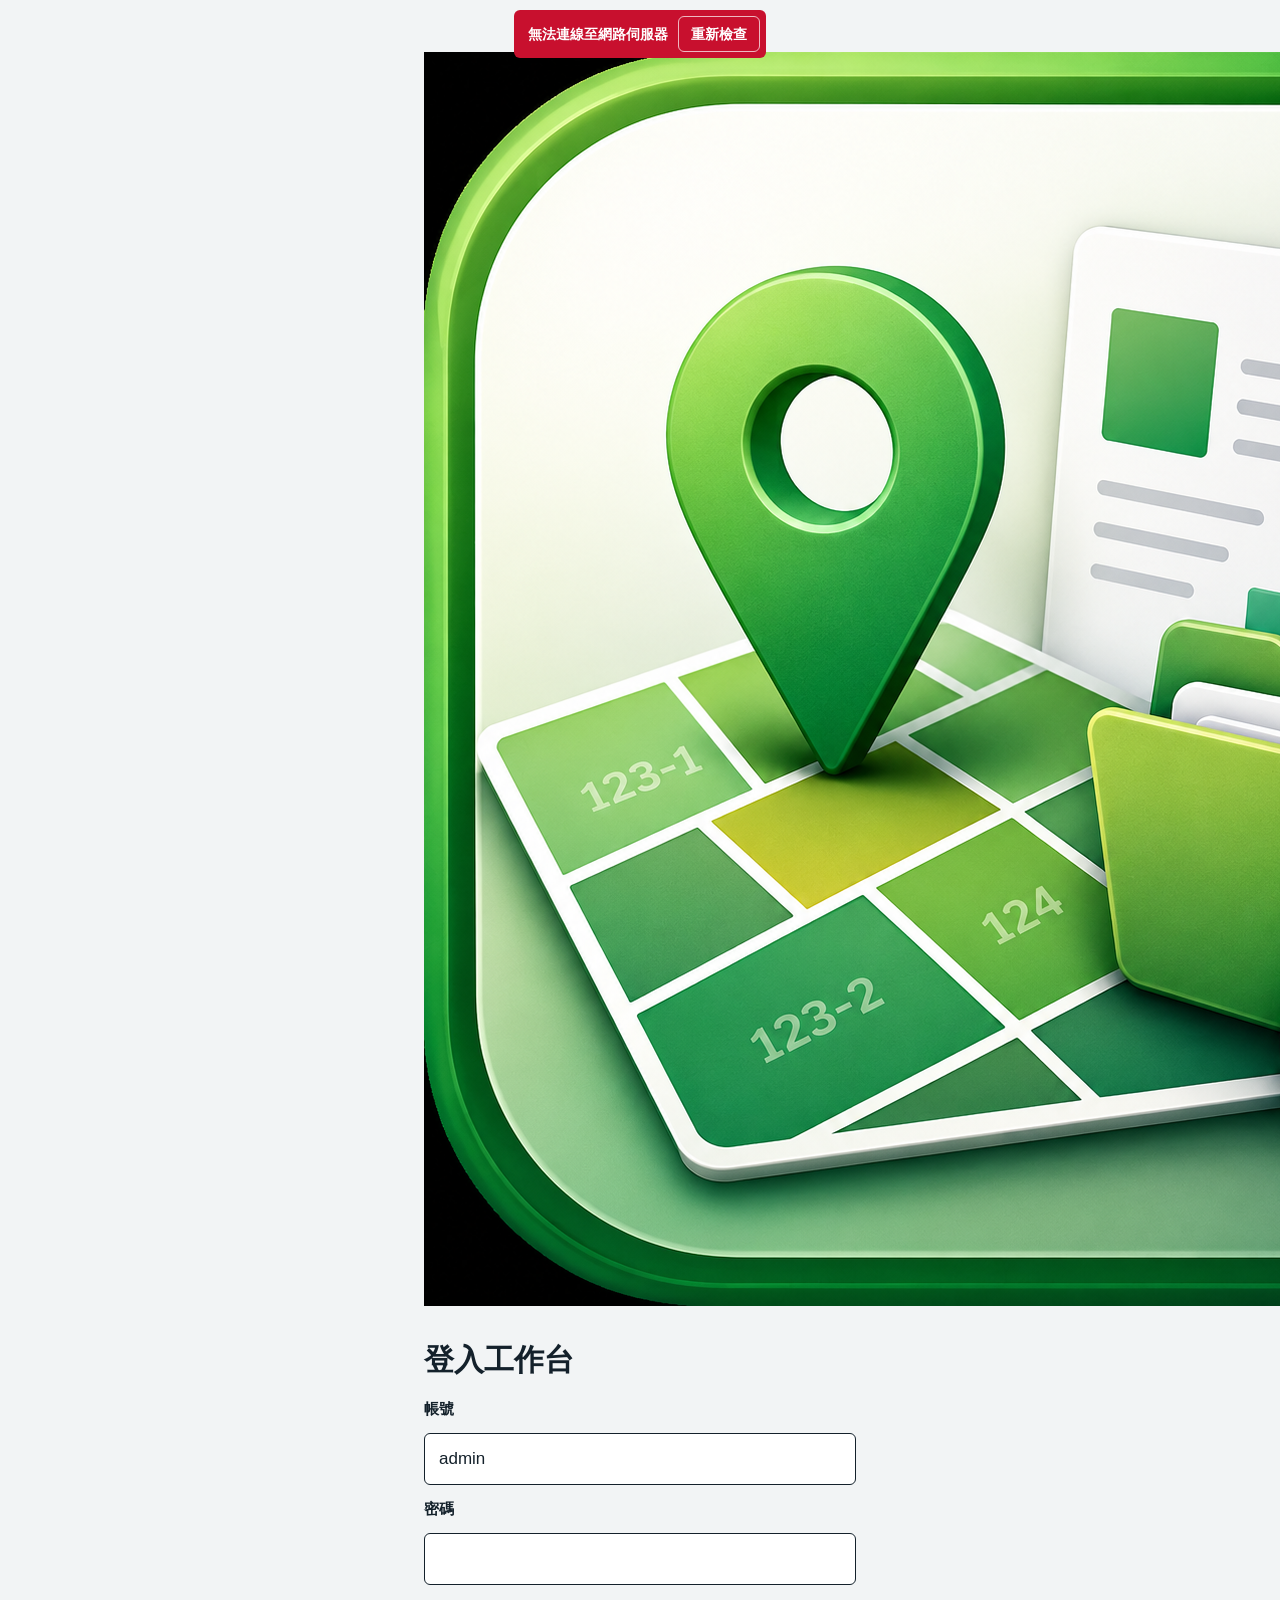
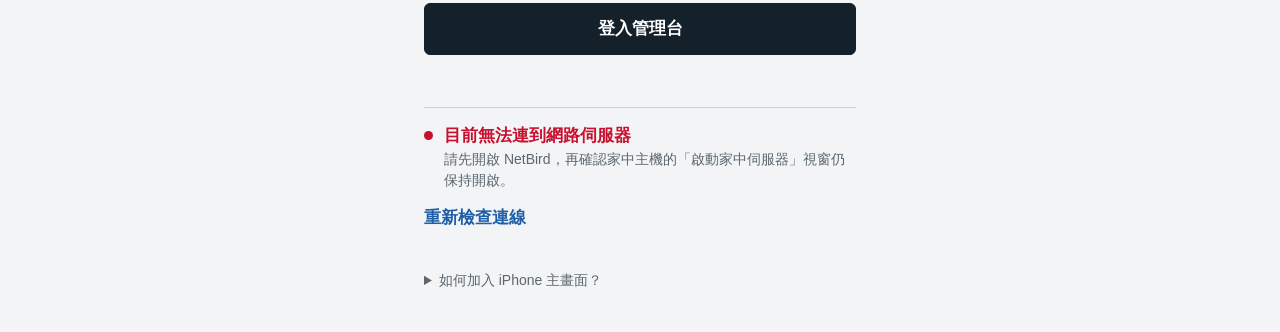
==== commit d484d295: "修正手機搜尋欄位注音選字列被 iOS 自動填寫聯絡人蓋掉 iOS Safari 依欄位提示文字中的「姓名／地址」判定為聯絡人欄位， 在鍵盤上方顯示「自動填寫聯絡人」列，取代注音候選字列，導致無法選字。" ====
--- a/customer_mobile_web/index.html
+++ b/customer_mobile_web/index.html
@@ -3,9 +3,9 @@
 <head>
   <meta charset="utf-8">
   <meta name="viewport" content="width=device-width, initial-scale=1, viewport-fit=cover">
-  <meta name="theme-color" content="#F2F4F5">
+  <meta name="theme-color" content="#153f3a">
   <meta name="apple-mobile-web-app-capable" content="yes">
-  <meta name="apple-mobile-web-app-status-bar-style" content="default">
+  <meta name="apple-mobile-web-app-status-bar-style" content="black-translucent">
   <meta name="apple-mobile-web-app-title" content="地主助手">
   <meta name="description" content="地主開發、土地查詢與追蹤管理的內部工作台">
   <meta property="og:type" content="website">
@@ -19,7 +19,6 @@
   <link rel="manifest" href="./manifest.webmanifest">
   <link rel="apple-touch-icon" href="./app-icon.png">
   <link rel="stylesheet" href="./styles.css">
-  <link rel="stylesheet" href="https://unpkg.com/leaflet@1.9.4/dist/leaflet.css">
   <title>地主開發助手｜管理台</title>
 </head>
 <body>
@@ -29,22 +28,38 @@
   </div>
 
   <main id="login-view" class="login-shell">
+    <section class="login-brand" aria-label="系統介紹">
+      <div class="login-brand-content">
+        <div class="brand-mark brand-mark-large">
+          <img src="./app-icon.png" alt="">
+        </div>
+        <p class="eyebrow light">土地資料系統</p>
+        <h1>把每一筆土地機會，<br>變成清楚的下一步。</h1>
+        <p>集中掌握地主資料、土地持分與追蹤進度，讓開發工作不再散落。</p>
+        <div class="feature-list" aria-label="主要功能">
+          <span>地主與土地快速搜尋</span>
+          <span>聯絡紀錄集中管理</span>
+          <span>待辦追蹤即時同步</span>
+        </div>
+      </div>
+      <p class="login-brand-foot">內部專用 · 資料直接連線 PostgreSQL</p>
+    </section>
+
     <section class="login-panel">
       <div class="login-card" aria-labelledby="login-title">
         <div class="mobile-login-brand">
-          <svg class="app-logo" width="30" height="30" viewBox="0 0 30 30" aria-hidden="true" focusable="false">
-            <path d="M4 6 L22 3 L27 22 L8 27 Z" fill="none" stroke="#14212B" stroke-width="2" stroke-linejoin="round"/>
-            <path d="M22 3 L27 22" stroke="#C8102E" stroke-width="3.5" stroke-linecap="round"/>
-          </svg>
-          <span>地主開發助手</span>
-        </div>
-        <h2 id="login-title">登入</h2>
+          <img class="app-logo" src="./app-icon.png" alt="土地資料系統">
+          <span>地主開發助手｜管理台</span>
+        </div>
+        <p class="eyebrow">歡迎回來</p>
+        <h2 id="login-title">登入工作台</h2>
+        <p class="muted">使用桌面系統的帳號繼續。</p>
         <form id="login-form" class="stack-form">
           <label for="login-username">帳號</label>
-          <input id="login-username" name="username" autocomplete="username" autocapitalize="none" value="admin" required maxlength="80">
+          <input id="login-username" name="username" autocomplete="username" value="admin" required maxlength="80">
           <label for="login-password">密碼</label>
           <input id="login-password" name="password" type="password" autocomplete="current-password" required maxlength="256">
-          <button id="login-button" class="primary-button" type="submit">登入</button>
+          <button id="login-button" class="primary-button" type="submit">登入管理台</button>
         </form>
         <p id="login-error" class="form-error" role="alert"></p>
         <section id="login-connection-check" class="login-connection-check" data-state="checking" aria-live="polite">
@@ -68,19 +83,15 @@
   <div id="app-shell" class="app-shell hidden">
     <aside class="sidebar">
       <div class="sidebar-brand">
-        <svg width="30" height="30" viewBox="0 0 30 30" aria-hidden="true" focusable="false">
-          <path d="M4 6 L22 3 L27 22 L8 27 Z" fill="none" stroke="#14212B" stroke-width="2" stroke-linejoin="round"/>
-          <path d="M22 3 L27 22" stroke="#C8102E" stroke-width="3.5" stroke-linecap="round"/>
-        </svg>
-        <div><strong>地主開發助手</strong><span>土地資料系統</span></div>
+        <img src="./app-icon.png" alt="">
+        <div><strong>地主開發</strong><span>管理工作台</span></div>
       </div>
       <nav class="app-nav" aria-label="主要功能">
-        <button class="active" type="button" data-page="home" aria-current="page"><span>總覽</span></button>
-        <button type="button" data-page="field"><span>今日外勤</span></button>
-        <button type="button" data-page="owners"><span>地主搜尋</span></button>
-        <button type="button" data-page="lands"><span>土地搜尋</span></button>
-        <button type="button" data-page="followups"><span>追蹤提醒</span><span id="nav-followup-count" class="nav-count hidden">0</span></button>
-        <button type="button" data-page="map"><span>地圖</span></button>
+        <button class="active" type="button" data-page="home" aria-current="page"><span class="nav-icon" aria-hidden="true">⌂</span><span>總覽</span></button>
+        <button type="button" data-page="field"><span class="nav-icon" aria-hidden="true">外</span><span>今日外勤</span></button>
+        <button type="button" data-page="owners"><span class="nav-icon" aria-hidden="true">人</span><span>地主搜尋</span></button>
+        <button type="button" data-page="lands"><span class="nav-icon" aria-hidden="true">田</span><span>土地搜尋</span></button>
+        <button type="button" data-page="followups"><span class="nav-icon" aria-hidden="true">✓</span><span>追蹤提醒</span><span id="nav-followup-count" class="nav-count hidden">0</span></button>
       </nav>
       <div class="sidebar-foot">
         <span class="status-dot" aria-hidden="true"></span>
@@ -91,15 +102,15 @@
     <div class="workspace">
       <header class="topbar">
         <div>
-          <p class="breadcrumb"><strong id="breadcrumb-page">總覽</strong></p>
+          <p class="breadcrumb">土地資料系統 <span aria-hidden="true">/</span> <strong id="breadcrumb-page">總覽</strong></p>
           <h1 id="page-title">總覽</h1>
         </div>
         <div class="topbar-actions">
-          <div class="connection-pill" aria-hidden="true"><span class="status-dot"></span><span>已連線</span></div>
+          <div class="connection-pill" aria-hidden="true"><span class="status-dot"></span><span>系統連線</span></div>
           <button id="user-button" class="user-button" type="button" aria-label="登出">
             <span id="user-avatar" class="user-avatar" aria-hidden="true">管</span>
             <span class="user-copy"><strong id="user-name">使用者</strong><small id="user-role"></small></span>
-            <span class="user-logout" aria-hidden="true">登出</span>
+            <span aria-hidden="true">⌄</span>
           </button>
         </div>
       </header>
@@ -108,38 +119,41 @@
         <section id="page-home" class="page active" aria-labelledby="home-heading">
           <div class="welcome-row">
             <div>
-              <h2 id="home-heading">早安</h2>
-              <p id="today-label" class="page-lead"></p>
+              <p id="today-label" class="eyebrow">今日工作台</p>
+              <h2 id="home-heading">早安，開始今天的開發工作</h2>
+              <p class="page-lead">快速掌握資料總量與待追蹤案件。</p>
             </div>
-            <button id="refresh-dashboard" class="link-button" type="button">重新整理</button>
-          </div>
-
-          <section class="block" aria-labelledby="home-field-title">
-            <h3 id="home-field-title" class="block-title">今日外勤</h3>
-            <div id="home-field" class="home-field"><p class="muted small">正在讀取今日行程…</p></div>
-          </section>
-
-          <section class="block" aria-labelledby="home-followups-title">
-            <div class="block-head">
-              <h3 id="home-followups-title" class="block-title">追蹤提醒</h3>
-              <span id="home-followup-summary" class="small muted"></span>
-            </div>
-            <div id="home-followups" class="rows"></div>
-            <button type="button" class="link-button" data-go="followups">查看全部追蹤提醒</button>
-          </section>
-
-          <section class="block" aria-labelledby="home-stats-title">
-            <h3 id="home-stats-title" class="block-title">資料總量</h3>
-            <dl id="stats-grid" class="facts">
-              <div class="facts-row"><dt>土地持分</dt><dd id="stat-records">—</dd></div>
-              <div class="facts-row"><dt>地主</dt><dd id="stat-owners">—</dd></div>
-              <div class="facts-row"><dt>土地</dt><dd id="stat-lands">—</dd></div>
-              <div class="facts-row"><dt>待追蹤</dt><dd id="stat-followups">—</dd></div>
-            </dl>
-          </section>
-          <p class="sync-line"><span class="status-dot" aria-hidden="true"></span><span id="last-sync-time">等待首次同步</span></p>
-          <section id="field-location-panel" class="field-location-panel" aria-labelledby="field-location-heading">
+            <button id="refresh-dashboard" class="secondary-button" type="button">重新整理資料</button>
+          </div>
+
+          <div id="stats-grid" class="stats-grid">
+            <article class="stat-card"><span class="stat-kicker">土地持分</span><strong id="stat-records">—</strong><small>目前資料總筆數</small></article>
+            <article class="stat-card"><span class="stat-kicker">地主</span><strong id="stat-owners">—</strong><small>已建檔地主人數</small></article>
+            <article class="stat-card"><span class="stat-kicker">土地</span><strong id="stat-lands">—</strong><small>不重複土地筆數</small></article>
+            <article class="stat-card accent"><span class="stat-kicker">待追蹤</span><strong id="stat-followups">—</strong><small>需要持續處理</small></article>
+          </div>
+
+          <div class="dashboard-grid">
+            <section class="panel quick-panel">
+              <div class="panel-heading"><div><p class="eyebrow">快捷入口</p><h3>接下來要做什麼？</h3></div></div>
+              <div class="quick-grid">
+                <button type="button" data-go="owners"><span class="quick-icon">人</span><span><strong>搜尋地主</strong><small>姓名、身分證、地址</small></span><b aria-hidden="true">→</b></button>
+                <button type="button" data-go="lands"><span class="quick-icon">田</span><span><strong>搜尋土地</strong><small>地號、地區、地段</small></span><b aria-hidden="true">→</b></button>
+                <button type="button" data-go="followups"><span class="quick-icon">✓</span><span><strong>處理追蹤</strong><small>查看即將到期項目</small></span><b aria-hidden="true">→</b></button>
+                <button type="button" data-go="field"><span class="quick-icon">外</span><span><strong>開始今日外勤</strong><small>查看行程與開啟導航</small></span><b aria-hidden="true">→</b></button>
+              </div>
+            </section>
+            <section class="panel sync-panel">
+              <div class="sync-visual"><span class="status-dot"></span><span class="sync-ring"></span></div>
+              <p class="eyebrow">同步狀態</p>
+              <h3>所有資料保持一致</h3>
+              <p>每次操作都直接透過安全連線讀寫自架 PostgreSQL，不在此裝置另外保存土地資料。</p>
+              <small id="last-sync-time">等待首次同步</small>
+            </section>
+          </div>
+          <section id="field-location-panel" class="panel field-location-panel" aria-labelledby="field-location-heading">
             <div class="field-location-copy">
+              <p class="eyebrow">外勤準備</p>
               <h3 id="field-location-heading">確認手機定位</h3>
               <p id="field-location-status" role="status" aria-live="polite">開始外勤前可先確認 GPS；定位失敗不會影響原始拜訪順序。</p>
               <small id="field-location-detail">位置只會在本次開啟頁面期間使用，不會儲存在手機裡。</small>
@@ -151,7 +165,9 @@
         <section id="page-field" class="page" aria-labelledby="field-heading">
           <div class="page-heading section-heading">
             <div>
+              <p class="eyebrow">手機外勤模式</p>
               <h2 id="field-heading">今日拜訪行程</h2>
+              <p class="page-lead">一次專注一位地主，完成後再前往下一站。</p>
             </div>
             <div class="page-heading-actions">
               <button id="field-visit-manage" class="primary-button editor-only" type="button">安排今日行程</button>
@@ -169,26 +185,18 @@
             <section class="field-visit-summary" aria-label="今日行程進度">
               <div class="field-visit-summary-heading">
                 <div>
-                  <p id="field-visit-date" class="field-visit-date">今日</p>
+                  <p id="field-visit-date" class="eyebrow">今日</p>
                   <h3 id="field-visit-title">今日拜訪</h3>
                 </div>
                 <span id="field-visit-route-status" class="visit-status">尚未開始</span>
               </div>
-              <ol id="field-progress-chain" class="chain" aria-label="今日行程進度，每一格是一位地主"></ol>
+              <div class="field-progress-track" aria-hidden="true"><span id="field-progress-bar"></span></div>
               <div class="field-progress-stats">
                 <span><strong id="field-stat-total">0</strong><small>總數</small></span>
                 <span><strong id="field-stat-completed">0</strong><small>完成</small></span>
                 <span><strong id="field-stat-remaining">0</strong><small>未完成</small></span>
                 <span><strong id="field-stat-skipped">0</strong><small>略過</small></span>
                 <span><strong id="field-stat-distance">—</strong><small>預估公里</small></span>
-              </div>
-              <div class="field-schedule">
-                <div class="field-schedule-copy">
-                  <strong id="field-schedule-summary">—</strong>
-                  <small id="field-schedule-note"></small>
-                </div>
-                <button id="field-route-open" class="secondary-button" type="button" aria-expanded="false" aria-controls="field-route-segments">整天路線導航</button>
-                <div id="field-route-segments" class="field-route-segments hidden"></div>
               </div>
               <div class="field-start-row editor-only">
                 <div>
@@ -205,6 +213,7 @@
             <section id="field-completion-summary" class="field-completion-summary hidden" aria-live="polite">
               <div class="field-completion-heading">
                 <div>
+                  <p class="eyebrow">今日成果</p>
                   <h3>今日外勤已完成</h3>
                 </div>
                 <span class="field-completion-check" aria-hidden="true">✓</span>
@@ -242,10 +251,10 @@
 
         <section id="page-owners" class="page" aria-labelledby="owners-heading">
           <div class="page-heading">
-            <div><h2 id="owners-heading">地主搜尋</h2></div>
-          </div>
-          <form id="owner-search-form" class="search-panel search-row" role="search">
-            <label class="search-field" for="owner-query"><span class="sr-only">搜尋地主</span><input id="owner-query" type="search" placeholder="姓名、身分證或地址" maxlength="200" enterkeyhint="search"></label>
+            <div><p class="eyebrow">客戶資料</p><h2 id="owners-heading">地主搜尋</h2><p class="page-lead">從姓名、身分證或地址快速找到地主與持分資料。</p></div>
+          </div>
+          <form id="owner-search-form" class="search-panel search-row">
+            <label class="search-field" for="owner-query"><span>搜尋地主</span><input id="owner-query" name="owner_q" type="search" placeholder="輸入姓&#8288;名、身分證或地&#8288;址" aria-label="搜尋地主：輸入姓名、身分證或地址" maxlength="200" enterkeyhint="search" autocomplete="off" autocorrect="off" autocapitalize="off" spellcheck="false"></label>
             <button type="submit">搜尋</button>
           </form>
           <div class="result-summary"><p id="owner-count" class="result-count" aria-live="polite"></p></div>
@@ -254,13 +263,13 @@
 
         <section id="page-lands" class="page" aria-labelledby="lands-heading">
           <div class="page-heading">
-            <div><h2 id="lands-heading">土地搜尋</h2></div>
-          </div>
-          <form id="land-search-form" class="search-panel stack-form compact-form" role="search">
-            <label for="land-query">地號或地主姓名<input id="land-query" type="search" placeholder="例如：221-0000 或 王大明" maxlength="200"></label>
+            <div><p class="eyebrow">資產資料</p><h2 id="lands-heading">土地搜尋</h2><p class="page-lead">依地號、地主、地區與地段交叉查詢土地。</p></div>
+          </div>
+          <form id="land-search-form" class="search-panel stack-form compact-form">
+            <label for="land-query">關鍵字<input id="land-query" name="land_q" type="search" placeholder="地號或地主姓&#8288;名" aria-label="關鍵字：地號或地主姓名" maxlength="200" enterkeyhint="search" autocomplete="off" autocorrect="off" autocapitalize="off" spellcheck="false"></label>
             <div class="field-pair">
-              <label for="land-district">地區<input id="land-district" placeholder="例如：北屯區" maxlength="100"></label>
-              <label for="land-section">地段<input id="land-section" placeholder="例如：仁美段" maxlength="100"></label>
+              <label for="land-district">地區<input id="land-district" name="land_district_q" placeholder="例如：北屯區" maxlength="100" autocomplete="off" autocorrect="off" autocapitalize="off" spellcheck="false"></label>
+              <label for="land-section">地段<input id="land-section" name="land_section_q" placeholder="例如：仁美段" maxlength="100" autocomplete="off" autocorrect="off" autocapitalize="off" spellcheck="false"></label>
             </div>
             <button type="submit">搜尋土地</button>
           </form>
@@ -270,32 +279,20 @@
 
         <section id="page-followups" class="page" aria-labelledby="followups-heading">
           <div class="page-heading section-heading">
-            <div><h2 id="followups-heading">追蹤提醒</h2></div>
-            <button id="refresh-followups" class="link-button" type="button">重新整理</button>
+            <div><p class="eyebrow">工作排程</p><h2 id="followups-heading">追蹤提醒</h2><p class="page-lead">優先顯示逾期與即將到期的地主案件。</p></div>
+            <button id="refresh-followups" class="secondary-button" type="button">重新整理</button>
           </div>
           <div id="followup-results" class="result-list"></div>
-        </section>
-
-        <section id="page-map" class="page" aria-labelledby="map-heading">
-          <div class="page-heading section-heading">
-            <div><h2 id="map-heading">地圖</h2></div>
-            <button id="refresh-map" class="link-button" type="button">重新整理</button>
-          </div>
-          <p id="map-count" class="result-count" aria-live="polite"></p>
-          <div id="map-district-tabs" class="district-tabs"></div>
-          <div id="map-view" class="map-view" role="img" aria-label="地主位置地圖"></div>
-          <div id="map-empty" class="empty-state hidden"></div>
         </section>
       </main>
     </div>
 
     <nav class="mobile-nav" aria-label="手機版主要功能">
-      <button class="active" type="button" data-page="home" aria-current="page">總覽</button>
-      <button type="button" data-page="field">外勤</button>
-      <button type="button" data-page="owners">地主</button>
-      <button type="button" data-page="lands">土地</button>
-      <button type="button" data-page="followups">追蹤<span id="mobile-followup-count" class="nav-count hidden">0</span></button>
-      <button type="button" data-page="map">地圖</button>
+      <button class="active" type="button" data-page="home" aria-current="page"><span aria-hidden="true">⌂</span><small>總覽</small></button>
+      <button type="button" data-page="field"><span aria-hidden="true">外</span><small>外勤</small></button>
+      <button type="button" data-page="owners"><span aria-hidden="true">人</span><small>地主</small></button>
+      <button type="button" data-page="lands"><span aria-hidden="true">田</span><small>土地</small></button>
+      <button type="button" data-page="followups"><span aria-hidden="true">✓</span><small>追蹤</small></button>
     </nav>
   </div>
 
@@ -303,13 +300,13 @@
     <div class="sheet-backdrop" data-close-sheet></div>
     <div class="sheet-card">
       <header class="sheet-header">
-        <div><h2 id="record-title">資料</h2></div>
+        <div><p class="eyebrow">土地持分明細</p><h2 id="record-title">資料</h2></div>
         <button type="button" class="icon-button" data-close-sheet aria-label="關閉">×</button>
       </header>
       <div id="record-detail" class="detail-grid"></div>
       <section id="attachment-section" class="sheet-section">
         <div class="panel-heading attachment-heading">
-          <div><h3>照片與附件</h3></div>
+          <div><p class="eyebrow">現場資料</p><h3>照片與附件</h3></div>
           <span id="attachment-count" class="attachment-count" aria-live="polite">0 個附件</span>
         </div>
         <div class="attachment-toolbar" aria-label="附件篩選與排序">
@@ -366,7 +363,7 @@
         </form>
       </section>
       <section id="contact-section" class="sheet-section">
-        <div class="panel-heading"><div><h3>聯絡／拜訪紀錄</h3></div></div>
+        <div class="panel-heading"><div><p class="eyebrow">互動歷程</p><h3>聯絡／拜訪紀錄</h3></div></div>
         <div id="contact-results" class="timeline"></div>
         <form id="contact-form" class="stack-form compact-form editor-only">
           <div class="field-pair">
@@ -380,7 +377,7 @@
         </form>
       </section>
       <section class="sheet-section editor-only">
-        <div class="panel-heading"><div><h3>設定追蹤</h3></div></div>
+        <div class="panel-heading"><div><p class="eyebrow">下一步</p><h3>設定追蹤</h3></div></div>
         <form id="followup-form" class="stack-form compact-form">
           <div class="field-pair">
             <label for="followup-date">追蹤日期<input id="followup-date" type="date"></label>
@@ -395,7 +392,7 @@
 
   <section id="photo-viewer" class="photo-viewer hidden" role="dialog" aria-modal="true" aria-labelledby="photo-viewer-title">
     <header class="photo-viewer-header">
-      <div><h2 id="photo-viewer-title">照片</h2></div>
+      <div><p class="eyebrow">照片預覽</p><h2 id="photo-viewer-title">照片</h2></div>
       <button id="photo-viewer-close" type="button" class="icon-button" aria-label="關閉照片">×</button>
     </header>
     <div class="photo-viewer-stage">
@@ -415,7 +412,7 @@
     <div class="modal-backdrop" data-close-attachment-edit></div>
     <form id="attachment-edit-form" class="modal-card stack-form">
       <header class="modal-header">
-        <div><h2 id="attachment-edit-title">修改分類與說明</h2></div>
+        <div><p class="eyebrow">整理附件</p><h2 id="attachment-edit-title">修改分類與說明</h2></div>
         <button type="button" class="icon-button" data-close-attachment-edit aria-label="關閉">×</button>
       </header>
       <input id="attachment-edit-id" type="hidden">
@@ -440,7 +437,7 @@
     <div class="modal-backdrop" data-close-field-action></div>
     <form id="field-action-form" class="modal-card stack-form">
       <header class="modal-header">
-        <div><h2 id="field-action-title">更新拜訪狀態</h2></div>
+        <div><p class="eyebrow">外勤紀錄</p><h2 id="field-action-title">更新拜訪狀態</h2></div>
         <button type="button" class="icon-button" data-close-field-action aria-label="關閉">×</button>
       </header>
       <p id="field-action-owner" class="field-action-owner"></p>
@@ -453,29 +450,7 @@
         <textarea id="field-action-note" maxlength="5000" rows="4" placeholder="選填，例如：地主臨時不在、已約下次時間"></textarea>
       </label>
       <p id="field-action-location-note" class="field-action-location-note">送出時會嘗試附上目前 GPS；定位失敗仍可正常儲存。</p>
-      <label id="field-action-save-location-row" class="field-action-save-location hidden" for="field-action-save-location">
-        <input id="field-action-save-location" type="checkbox">
-        <span>我在地主家，用目前位置當作這個地址的座標（已有座標的不會被覆蓋）</span>
-      </label>
       <button id="field-action-submit" type="submit">儲存狀態</button>
-    </form>
-  </section>
-
-  <section id="field-coordinate-dialog" class="modal-layer hidden" role="dialog" aria-modal="true" aria-labelledby="field-coordinate-title">
-    <div class="modal-backdrop" data-close-field-coordinate></div>
-    <form id="field-coordinate-form" class="modal-card stack-form" novalidate>
-      <header class="modal-header">
-        <div><h2 id="field-coordinate-title">補上座標</h2></div>
-        <button type="button" class="icon-button" data-close-field-coordinate aria-label="關閉">×</button>
-      </header>
-      <p id="field-coordinate-owner" class="field-action-owner"></p>
-      <p class="field-coordinate-help">在 Google 地圖長按地主家的位置，複製上方的「緯度, 經度」貼到下面；也可以貼 Google 地圖網址。<a id="field-coordinate-maps" href="https://www.google.com/maps" target="_blank" rel="noopener">在 Google 地圖找這個地址</a></p>
-      <label for="field-coordinate-input">座標或 Google 地圖網址
-        <input id="field-coordinate-input" autocomplete="off" inputmode="text" placeholder="25.0330, 121.5654">
-      </label>
-      <p id="field-coordinate-result" class="field-coordinate-result" role="status" aria-live="polite"></p>
-      <p id="field-coordinate-scope" class="muted"></p>
-      <button id="field-coordinate-save" type="submit">儲存座標</button>
     </form>
   </section>
 
@@ -483,7 +458,7 @@
     <div class="modal-backdrop" data-close-field-plan></div>
     <div class="modal-card field-plan-card">
       <header class="modal-header">
-        <div><h2 id="field-plan-heading">安排今日行程</h2></div>
+        <div><p class="eyebrow">今日外勤</p><h2 id="field-plan-heading">安排今日行程</h2></div>
         <button type="button" class="icon-button" data-close-field-plan aria-label="關閉">×</button>
       </header>
       <label id="field-plan-title-row" for="field-plan-title">行程名稱
@@ -491,7 +466,7 @@
       </label>
       <section id="field-plan-current-section" class="field-plan-current-section hidden">
         <div class="field-plan-section-heading">
-          <div><h3>尚未完成的拜訪順序</h3></div>
+          <div><p class="eyebrow">目前名單</p><h3>尚未完成的拜訪順序</h3></div>
           <div class="field-plan-section-actions">
             <button id="field-plan-unlock-order" class="secondary-button" type="button" disabled>目前為自動排序</button>
             <button id="field-plan-order-save" class="secondary-button" type="button">儲存順序</button>
@@ -502,11 +477,11 @@
       </section>
       <section id="field-plan-add-section" class="field-plan-add-section">
         <div class="field-plan-section-heading">
-          <div><h3>搜尋並批次加入</h3></div>
+          <div><p class="eyebrow">新增地主</p><h3>搜尋並批次加入</h3></div>
         </div>
         <form id="field-plan-search-form" class="field-plan-search">
           <label for="field-plan-query">搜尋地主或土地
-            <input id="field-plan-query" type="search" maxlength="200" enterkeyhint="search" placeholder="姓名、地區、地段、地號或地址">
+            <input id="field-plan-query" name="field_plan_q" type="search" maxlength="200" enterkeyhint="search" placeholder="姓&#8288;名、地區、地段、地號或地&#8288;址" aria-label="搜尋地主：姓名、地區、地段、地號或地址" autocomplete="off" autocorrect="off" autocapitalize="off" spellcheck="false">
           </label>
           <button id="field-plan-search-button" type="submit">搜尋</button>
         </form>
@@ -533,8 +508,7 @@
     </div>
   </section>
   <div id="toast" class="toast hidden" role="status" aria-live="polite"></div>
-  <script src="https://unpkg.com/leaflet@1.9.4/dist/leaflet.js" defer></script>
-  <script src="./field-visit.js?v=3" defer></script>
-  <script src="./app.js?v=31" defer></script>
+  <script src="./field-visit.js?v=2" defer></script>
+  <script src="./app.js?v=26" defer></script>
 </body>
 </html>
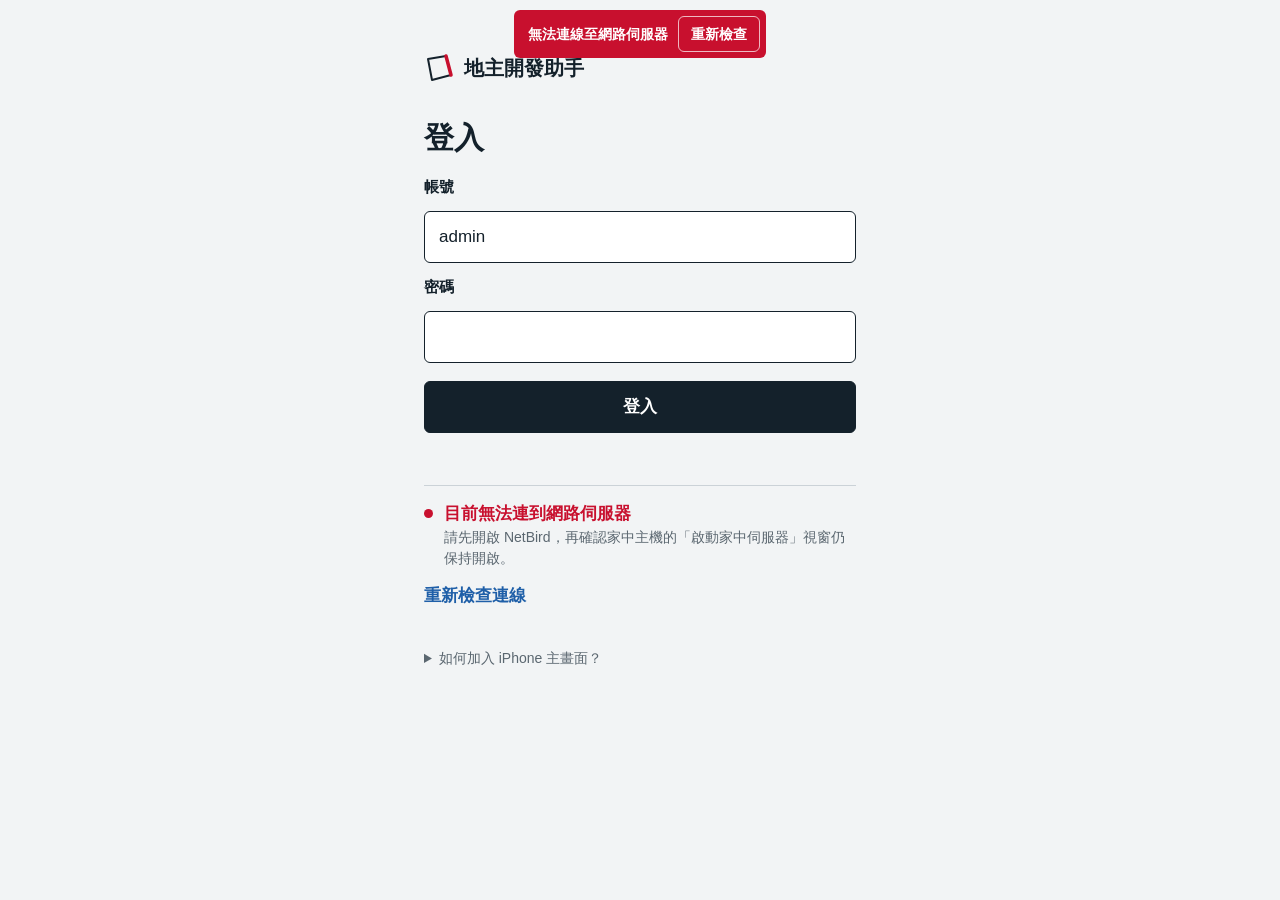
==== commit faa25553: "Desktop client v1.9.87-v1.9.91: Qt Designer .ui layout, Fluent widgets, click/expand fixes, Excel re" ====
--- a/customer_mobile_web/index.html
+++ b/customer_mobile_web/index.html
@@ -3,9 +3,9 @@
 <head>
   <meta charset="utf-8">
   <meta name="viewport" content="width=device-width, initial-scale=1, viewport-fit=cover">
-  <meta name="theme-color" content="#153f3a">
+  <meta name="theme-color" content="#F2F4F5">
   <meta name="apple-mobile-web-app-capable" content="yes">
-  <meta name="apple-mobile-web-app-status-bar-style" content="black-translucent">
+  <meta name="apple-mobile-web-app-status-bar-style" content="default">
   <meta name="apple-mobile-web-app-title" content="地主助手">
   <meta name="description" content="地主開發、土地查詢與追蹤管理的內部工作台">
   <meta property="og:type" content="website">
@@ -17,8 +17,9 @@
   <meta name="twitter:description" content="地主、土地、追蹤，一站掌握">
   <meta name="twitter:image" content="./og.png">
   <link rel="manifest" href="./manifest.webmanifest">
-  <link rel="apple-touch-icon" href="./app-icon.png">
+  <link rel="apple-touch-icon" sizes="180x180" href="./apple-touch-icon.png">
   <link rel="stylesheet" href="./styles.css">
+  <link rel="stylesheet" href="https://unpkg.com/leaflet@1.9.4/dist/leaflet.css">
   <title>地主開發助手｜管理台</title>
 </head>
 <body>
@@ -28,38 +29,22 @@
   </div>
 
   <main id="login-view" class="login-shell">
-    <section class="login-brand" aria-label="系統介紹">
-      <div class="login-brand-content">
-        <div class="brand-mark brand-mark-large">
-          <img src="./app-icon.png" alt="">
-        </div>
-        <p class="eyebrow light">土地資料系統</p>
-        <h1>把每一筆土地機會，<br>變成清楚的下一步。</h1>
-        <p>集中掌握地主資料、土地持分與追蹤進度，讓開發工作不再散落。</p>
-        <div class="feature-list" aria-label="主要功能">
-          <span>地主與土地快速搜尋</span>
-          <span>聯絡紀錄集中管理</span>
-          <span>待辦追蹤即時同步</span>
-        </div>
-      </div>
-      <p class="login-brand-foot">內部專用 · 資料直接連線 PostgreSQL</p>
-    </section>
-
     <section class="login-panel">
       <div class="login-card" aria-labelledby="login-title">
         <div class="mobile-login-brand">
-          <img class="app-logo" src="./app-icon.png" alt="土地資料系統">
-          <span>地主開發助手｜管理台</span>
-        </div>
-        <p class="eyebrow">歡迎回來</p>
-        <h2 id="login-title">登入工作台</h2>
-        <p class="muted">使用桌面系統的帳號繼續。</p>
+          <svg class="app-logo" width="30" height="30" viewBox="0 0 30 30" aria-hidden="true" focusable="false">
+            <path d="M4 6 L22 3 L27 22 L8 27 Z" fill="none" stroke="#14212B" stroke-width="2" stroke-linejoin="round"/>
+            <path d="M22 3 L27 22" stroke="#C8102E" stroke-width="3.5" stroke-linecap="round"/>
+          </svg>
+          <span>地主開發助手</span>
+        </div>
+        <h2 id="login-title">登入</h2>
         <form id="login-form" class="stack-form">
           <label for="login-username">帳號</label>
-          <input id="login-username" name="username" autocomplete="username" value="admin" required maxlength="80">
+          <input id="login-username" name="username" autocomplete="username" autocapitalize="none" value="admin" required maxlength="80">
           <label for="login-password">密碼</label>
           <input id="login-password" name="password" type="password" autocomplete="current-password" required maxlength="256">
-          <button id="login-button" class="primary-button" type="submit">登入管理台</button>
+          <button id="login-button" class="primary-button" type="submit">登入</button>
         </form>
         <p id="login-error" class="form-error" role="alert"></p>
         <section id="login-connection-check" class="login-connection-check" data-state="checking" aria-live="polite">
@@ -83,15 +68,19 @@
   <div id="app-shell" class="app-shell hidden">
     <aside class="sidebar">
       <div class="sidebar-brand">
-        <img src="./app-icon.png" alt="">
-        <div><strong>地主開發</strong><span>管理工作台</span></div>
+        <svg width="30" height="30" viewBox="0 0 30 30" aria-hidden="true" focusable="false">
+          <path d="M4 6 L22 3 L27 22 L8 27 Z" fill="none" stroke="#14212B" stroke-width="2" stroke-linejoin="round"/>
+          <path d="M22 3 L27 22" stroke="#C8102E" stroke-width="3.5" stroke-linecap="round"/>
+        </svg>
+        <div><strong>地主開發助手</strong><span>土地資料系統</span></div>
       </div>
       <nav class="app-nav" aria-label="主要功能">
-        <button class="active" type="button" data-page="home" aria-current="page"><span class="nav-icon" aria-hidden="true">⌂</span><span>總覽</span></button>
-        <button type="button" data-page="field"><span class="nav-icon" aria-hidden="true">外</span><span>今日外勤</span></button>
-        <button type="button" data-page="owners"><span class="nav-icon" aria-hidden="true">人</span><span>地主搜尋</span></button>
-        <button type="button" data-page="lands"><span class="nav-icon" aria-hidden="true">田</span><span>土地搜尋</span></button>
-        <button type="button" data-page="followups"><span class="nav-icon" aria-hidden="true">✓</span><span>追蹤提醒</span><span id="nav-followup-count" class="nav-count hidden">0</span></button>
+        <button class="active" type="button" data-page="home" aria-current="page"><span>總覽</span></button>
+        <button type="button" data-page="field"><span>今日外勤</span></button>
+        <button type="button" data-page="owners"><span>地主搜尋</span></button>
+        <button type="button" data-page="lands"><span>土地搜尋</span></button>
+        <button type="button" data-page="followups"><span>追蹤提醒</span><span id="nav-followup-count" class="nav-count hidden">0</span></button>
+        <button type="button" data-page="map"><span>地圖</span></button>
       </nav>
       <div class="sidebar-foot">
         <span class="status-dot" aria-hidden="true"></span>
@@ -102,15 +91,15 @@
     <div class="workspace">
       <header class="topbar">
         <div>
-          <p class="breadcrumb">土地資料系統 <span aria-hidden="true">/</span> <strong id="breadcrumb-page">總覽</strong></p>
+          <p class="breadcrumb"><strong id="breadcrumb-page">總覽</strong></p>
           <h1 id="page-title">總覽</h1>
         </div>
         <div class="topbar-actions">
-          <div class="connection-pill" aria-hidden="true"><span class="status-dot"></span><span>系統連線</span></div>
+          <div class="connection-pill" aria-hidden="true"><span class="status-dot"></span><span>已連線</span></div>
           <button id="user-button" class="user-button" type="button" aria-label="登出">
             <span id="user-avatar" class="user-avatar" aria-hidden="true">管</span>
             <span class="user-copy"><strong id="user-name">使用者</strong><small id="user-role"></small></span>
-            <span aria-hidden="true">⌄</span>
+            <span class="user-logout" aria-hidden="true">登出</span>
           </button>
         </div>
       </header>
@@ -119,41 +108,38 @@
         <section id="page-home" class="page active" aria-labelledby="home-heading">
           <div class="welcome-row">
             <div>
-              <p id="today-label" class="eyebrow">今日工作台</p>
-              <h2 id="home-heading">早安，開始今天的開發工作</h2>
-              <p class="page-lead">快速掌握資料總量與待追蹤案件。</p>
-            </div>
-            <button id="refresh-dashboard" class="secondary-button" type="button">重新整理資料</button>
-          </div>
-
-          <div id="stats-grid" class="stats-grid">
-            <article class="stat-card"><span class="stat-kicker">土地持分</span><strong id="stat-records">—</strong><small>目前資料總筆數</small></article>
-            <article class="stat-card"><span class="stat-kicker">地主</span><strong id="stat-owners">—</strong><small>已建檔地主人數</small></article>
-            <article class="stat-card"><span class="stat-kicker">土地</span><strong id="stat-lands">—</strong><small>不重複土地筆數</small></article>
-            <article class="stat-card accent"><span class="stat-kicker">待追蹤</span><strong id="stat-followups">—</strong><small>需要持續處理</small></article>
-          </div>
-
-          <div class="dashboard-grid">
-            <section class="panel quick-panel">
-              <div class="panel-heading"><div><p class="eyebrow">快捷入口</p><h3>接下來要做什麼？</h3></div></div>
-              <div class="quick-grid">
-                <button type="button" data-go="owners"><span class="quick-icon">人</span><span><strong>搜尋地主</strong><small>姓名、身分證、地址</small></span><b aria-hidden="true">→</b></button>
-                <button type="button" data-go="lands"><span class="quick-icon">田</span><span><strong>搜尋土地</strong><small>地號、地區、地段</small></span><b aria-hidden="true">→</b></button>
-                <button type="button" data-go="followups"><span class="quick-icon">✓</span><span><strong>處理追蹤</strong><small>查看即將到期項目</small></span><b aria-hidden="true">→</b></button>
-                <button type="button" data-go="field"><span class="quick-icon">外</span><span><strong>開始今日外勤</strong><small>查看行程與開啟導航</small></span><b aria-hidden="true">→</b></button>
-              </div>
-            </section>
-            <section class="panel sync-panel">
-              <div class="sync-visual"><span class="status-dot"></span><span class="sync-ring"></span></div>
-              <p class="eyebrow">同步狀態</p>
-              <h3>所有資料保持一致</h3>
-              <p>每次操作都直接透過安全連線讀寫自架 PostgreSQL，不在此裝置另外保存土地資料。</p>
-              <small id="last-sync-time">等待首次同步</small>
-            </section>
-          </div>
-          <section id="field-location-panel" class="panel field-location-panel" aria-labelledby="field-location-heading">
+              <h2 id="home-heading">早安</h2>
+              <p id="today-label" class="page-lead"></p>
+            </div>
+            <button id="refresh-dashboard" class="link-button" type="button">重新整理</button>
+          </div>
+
+          <section class="block" aria-labelledby="home-field-title">
+            <h3 id="home-field-title" class="block-title">今日外勤</h3>
+            <div id="home-field" class="home-field"><p class="muted small">正在讀取今日行程…</p></div>
+          </section>
+
+          <section class="block" aria-labelledby="home-followups-title">
+            <div class="block-head">
+              <h3 id="home-followups-title" class="block-title">追蹤提醒</h3>
+              <span id="home-followup-summary" class="small muted"></span>
+            </div>
+            <div id="home-followups" class="rows"></div>
+            <button type="button" class="link-button" data-go="followups">查看全部追蹤提醒</button>
+          </section>
+
+          <section class="block" aria-labelledby="home-stats-title">
+            <h3 id="home-stats-title" class="block-title">資料總量</h3>
+            <dl id="stats-grid" class="facts">
+              <div class="facts-row"><dt>土地持分</dt><dd id="stat-records">—</dd></div>
+              <div class="facts-row"><dt>地主</dt><dd id="stat-owners">—</dd></div>
+              <div class="facts-row"><dt>土地</dt><dd id="stat-lands">—</dd></div>
+              <div class="facts-row"><dt>待追蹤</dt><dd id="stat-followups">—</dd></div>
+            </dl>
+          </section>
+          <p class="sync-line"><span class="status-dot" aria-hidden="true"></span><span id="last-sync-time">等待首次同步</span></p>
+          <section id="field-location-panel" class="field-location-panel" aria-labelledby="field-location-heading">
             <div class="field-location-copy">
-              <p class="eyebrow">外勤準備</p>
               <h3 id="field-location-heading">確認手機定位</h3>
               <p id="field-location-status" role="status" aria-live="polite">開始外勤前可先確認 GPS；定位失敗不會影響原始拜訪順序。</p>
               <small id="field-location-detail">位置只會在本次開啟頁面期間使用，不會儲存在手機裡。</small>
@@ -165,9 +151,7 @@
         <section id="page-field" class="page" aria-labelledby="field-heading">
           <div class="page-heading section-heading">
             <div>
-              <p class="eyebrow">手機外勤模式</p>
               <h2 id="field-heading">今日拜訪行程</h2>
-              <p class="page-lead">一次專注一位地主，完成後再前往下一站。</p>
             </div>
             <div class="page-heading-actions">
               <button id="field-visit-manage" class="primary-button editor-only" type="button">安排今日行程</button>
@@ -185,18 +169,26 @@
             <section class="field-visit-summary" aria-label="今日行程進度">
               <div class="field-visit-summary-heading">
                 <div>
-                  <p id="field-visit-date" class="eyebrow">今日</p>
+                  <p id="field-visit-date" class="field-visit-date">今日</p>
                   <h3 id="field-visit-title">今日拜訪</h3>
                 </div>
                 <span id="field-visit-route-status" class="visit-status">尚未開始</span>
               </div>
-              <div class="field-progress-track" aria-hidden="true"><span id="field-progress-bar"></span></div>
+              <ol id="field-progress-chain" class="chain" aria-label="今日行程進度，每一格是一位地主"></ol>
               <div class="field-progress-stats">
                 <span><strong id="field-stat-total">0</strong><small>總數</small></span>
                 <span><strong id="field-stat-completed">0</strong><small>完成</small></span>
                 <span><strong id="field-stat-remaining">0</strong><small>未完成</small></span>
                 <span><strong id="field-stat-skipped">0</strong><small>略過</small></span>
                 <span><strong id="field-stat-distance">—</strong><small>預估公里</small></span>
+              </div>
+              <div class="field-schedule">
+                <div class="field-schedule-copy">
+                  <strong id="field-schedule-summary">—</strong>
+                  <small id="field-schedule-note"></small>
+                </div>
+                <button id="field-route-open" class="secondary-button" type="button" aria-expanded="false" aria-controls="field-route-segments">整天路線導航</button>
+                <div id="field-route-segments" class="field-route-segments hidden"></div>
               </div>
               <div class="field-start-row editor-only">
                 <div>
@@ -213,7 +205,6 @@
             <section id="field-completion-summary" class="field-completion-summary hidden" aria-live="polite">
               <div class="field-completion-heading">
                 <div>
-                  <p class="eyebrow">今日成果</p>
                   <h3>今日外勤已完成</h3>
                 </div>
                 <span class="field-completion-check" aria-hidden="true">✓</span>
@@ -251,10 +242,10 @@
 
         <section id="page-owners" class="page" aria-labelledby="owners-heading">
           <div class="page-heading">
-            <div><p class="eyebrow">客戶資料</p><h2 id="owners-heading">地主搜尋</h2><p class="page-lead">從姓名、身分證或地址快速找到地主與持分資料。</p></div>
-          </div>
-          <form id="owner-search-form" class="search-panel search-row">
-            <label class="search-field" for="owner-query"><span>搜尋地主</span><input id="owner-query" name="owner_q" type="search" placeholder="輸入姓&#8288;名、身分證或地&#8288;址" aria-label="搜尋地主：輸入姓名、身分證或地址" maxlength="200" enterkeyhint="search" autocomplete="off" autocorrect="off" autocapitalize="off" spellcheck="false"></label>
+            <div><h2 id="owners-heading">地主搜尋</h2></div>
+          </div>
+          <form id="owner-search-form" class="search-panel search-row" role="search">
+            <label class="search-field" for="owner-query"><span class="sr-only">搜尋地主</span><input id="owner-query" name="owner_q" type="search" placeholder="姓&#8288;名、身分證或地&#8288;址" aria-label="姓名、身分證或地址" maxlength="200" enterkeyhint="search" autocomplete="off" autocorrect="off" autocapitalize="off" spellcheck="false"></label>
             <button type="submit">搜尋</button>
           </form>
           <div class="result-summary"><p id="owner-count" class="result-count" aria-live="polite"></p></div>
@@ -263,13 +254,13 @@
 
         <section id="page-lands" class="page" aria-labelledby="lands-heading">
           <div class="page-heading">
-            <div><p class="eyebrow">資產資料</p><h2 id="lands-heading">土地搜尋</h2><p class="page-lead">依地號、地主、地區與地段交叉查詢土地。</p></div>
-          </div>
-          <form id="land-search-form" class="search-panel stack-form compact-form">
-            <label for="land-query">關鍵字<input id="land-query" name="land_q" type="search" placeholder="地號或地主姓&#8288;名" aria-label="關鍵字：地號或地主姓名" maxlength="200" enterkeyhint="search" autocomplete="off" autocorrect="off" autocapitalize="off" spellcheck="false"></label>
+            <div><h2 id="lands-heading">土地搜尋</h2></div>
+          </div>
+          <form id="land-search-form" class="search-panel stack-form compact-form" role="search">
+            <label for="land-query">地號或地主姓名<input id="land-query" name="land_q" type="search" placeholder="例如：221-0000 或 王大明" aria-label="地號或地主姓名" maxlength="200" autocomplete="off" autocorrect="off" autocapitalize="off" spellcheck="false"></label>
             <div class="field-pair">
-              <label for="land-district">地區<input id="land-district" name="land_district_q" placeholder="例如：北屯區" maxlength="100" autocomplete="off" autocorrect="off" autocapitalize="off" spellcheck="false"></label>
-              <label for="land-section">地段<input id="land-section" name="land_section_q" placeholder="例如：仁美段" maxlength="100" autocomplete="off" autocorrect="off" autocapitalize="off" spellcheck="false"></label>
+              <label for="land-district">地區<input id="land-district" name="land_district_q" placeholder="例如：北屯區" aria-label="地區" maxlength="100" autocomplete="off" autocorrect="off" autocapitalize="off" spellcheck="false"></label>
+              <label for="land-section">地段<input id="land-section" name="land_section_q" placeholder="例如：仁美段" aria-label="地段" maxlength="100" autocomplete="off" autocorrect="off" autocapitalize="off" spellcheck="false"></label>
             </div>
             <button type="submit">搜尋土地</button>
           </form>
@@ -279,20 +270,32 @@
 
         <section id="page-followups" class="page" aria-labelledby="followups-heading">
           <div class="page-heading section-heading">
-            <div><p class="eyebrow">工作排程</p><h2 id="followups-heading">追蹤提醒</h2><p class="page-lead">優先顯示逾期與即將到期的地主案件。</p></div>
-            <button id="refresh-followups" class="secondary-button" type="button">重新整理</button>
+            <div><h2 id="followups-heading">追蹤提醒</h2></div>
+            <button id="refresh-followups" class="link-button" type="button">重新整理</button>
           </div>
           <div id="followup-results" class="result-list"></div>
+        </section>
+
+        <section id="page-map" class="page" aria-labelledby="map-heading">
+          <div class="page-heading section-heading">
+            <div><h2 id="map-heading">地圖</h2></div>
+            <button id="refresh-map" class="link-button" type="button">重新整理</button>
+          </div>
+          <p id="map-count" class="result-count" aria-live="polite"></p>
+          <div id="map-district-tabs" class="district-tabs"></div>
+          <div id="map-view" class="map-view" role="img" aria-label="地主位置地圖"></div>
+          <div id="map-empty" class="empty-state hidden"></div>
         </section>
       </main>
     </div>
 
     <nav class="mobile-nav" aria-label="手機版主要功能">
-      <button class="active" type="button" data-page="home" aria-current="page"><span aria-hidden="true">⌂</span><small>總覽</small></button>
-      <button type="button" data-page="field"><span aria-hidden="true">外</span><small>外勤</small></button>
-      <button type="button" data-page="owners"><span aria-hidden="true">人</span><small>地主</small></button>
-      <button type="button" data-page="lands"><span aria-hidden="true">田</span><small>土地</small></button>
-      <button type="button" data-page="followups"><span aria-hidden="true">✓</span><small>追蹤</small></button>
+      <button class="active" type="button" data-page="home" aria-current="page">總覽</button>
+      <button type="button" data-page="field">外勤</button>
+      <button type="button" data-page="owners">地主</button>
+      <button type="button" data-page="lands">土地</button>
+      <button type="button" data-page="followups">追蹤<span id="mobile-followup-count" class="nav-count hidden">0</span></button>
+      <button type="button" data-page="map">地圖</button>
     </nav>
   </div>
 
@@ -300,13 +303,13 @@
     <div class="sheet-backdrop" data-close-sheet></div>
     <div class="sheet-card">
       <header class="sheet-header">
-        <div><p class="eyebrow">土地持分明細</p><h2 id="record-title">資料</h2></div>
+        <div><h2 id="record-title">資料</h2></div>
         <button type="button" class="icon-button" data-close-sheet aria-label="關閉">×</button>
       </header>
       <div id="record-detail" class="detail-grid"></div>
       <section id="attachment-section" class="sheet-section">
         <div class="panel-heading attachment-heading">
-          <div><p class="eyebrow">現場資料</p><h3>照片與附件</h3></div>
+          <div><h3>照片與附件</h3></div>
           <span id="attachment-count" class="attachment-count" aria-live="polite">0 個附件</span>
         </div>
         <div class="attachment-toolbar" aria-label="附件篩選與排序">
@@ -363,7 +366,7 @@
         </form>
       </section>
       <section id="contact-section" class="sheet-section">
-        <div class="panel-heading"><div><p class="eyebrow">互動歷程</p><h3>聯絡／拜訪紀錄</h3></div></div>
+        <div class="panel-heading"><div><h3>聯絡／拜訪紀錄</h3></div></div>
         <div id="contact-results" class="timeline"></div>
         <form id="contact-form" class="stack-form compact-form editor-only">
           <div class="field-pair">
@@ -377,7 +380,7 @@
         </form>
       </section>
       <section class="sheet-section editor-only">
-        <div class="panel-heading"><div><p class="eyebrow">下一步</p><h3>設定追蹤</h3></div></div>
+        <div class="panel-heading"><div><h3>設定追蹤</h3></div></div>
         <form id="followup-form" class="stack-form compact-form">
           <div class="field-pair">
             <label for="followup-date">追蹤日期<input id="followup-date" type="date"></label>
@@ -392,7 +395,7 @@
 
   <section id="photo-viewer" class="photo-viewer hidden" role="dialog" aria-modal="true" aria-labelledby="photo-viewer-title">
     <header class="photo-viewer-header">
-      <div><p class="eyebrow">照片預覽</p><h2 id="photo-viewer-title">照片</h2></div>
+      <div><h2 id="photo-viewer-title">照片</h2></div>
       <button id="photo-viewer-close" type="button" class="icon-button" aria-label="關閉照片">×</button>
     </header>
     <div class="photo-viewer-stage">
@@ -412,7 +415,7 @@
     <div class="modal-backdrop" data-close-attachment-edit></div>
     <form id="attachment-edit-form" class="modal-card stack-form">
       <header class="modal-header">
-        <div><p class="eyebrow">整理附件</p><h2 id="attachment-edit-title">修改分類與說明</h2></div>
+        <div><h2 id="attachment-edit-title">修改分類與說明</h2></div>
         <button type="button" class="icon-button" data-close-attachment-edit aria-label="關閉">×</button>
       </header>
       <input id="attachment-edit-id" type="hidden">
@@ -437,7 +440,7 @@
     <div class="modal-backdrop" data-close-field-action></div>
     <form id="field-action-form" class="modal-card stack-form">
       <header class="modal-header">
-        <div><p class="eyebrow">外勤紀錄</p><h2 id="field-action-title">更新拜訪狀態</h2></div>
+        <div><h2 id="field-action-title">更新拜訪狀態</h2></div>
         <button type="button" class="icon-button" data-close-field-action aria-label="關閉">×</button>
       </header>
       <p id="field-action-owner" class="field-action-owner"></p>
@@ -450,7 +453,29 @@
         <textarea id="field-action-note" maxlength="5000" rows="4" placeholder="選填，例如：地主臨時不在、已約下次時間"></textarea>
       </label>
       <p id="field-action-location-note" class="field-action-location-note">送出時會嘗試附上目前 GPS；定位失敗仍可正常儲存。</p>
+      <label id="field-action-save-location-row" class="field-action-save-location hidden" for="field-action-save-location">
+        <input id="field-action-save-location" type="checkbox">
+        <span>我在地主家，用目前位置當作這個地址的座標（已有座標的不會被覆蓋）</span>
+      </label>
       <button id="field-action-submit" type="submit">儲存狀態</button>
+    </form>
+  </section>
+
+  <section id="field-coordinate-dialog" class="modal-layer hidden" role="dialog" aria-modal="true" aria-labelledby="field-coordinate-title">
+    <div class="modal-backdrop" data-close-field-coordinate></div>
+    <form id="field-coordinate-form" class="modal-card stack-form" novalidate>
+      <header class="modal-header">
+        <div><h2 id="field-coordinate-title">補上座標</h2></div>
+        <button type="button" class="icon-button" data-close-field-coordinate aria-label="關閉">×</button>
+      </header>
+      <p id="field-coordinate-owner" class="field-action-owner"></p>
+      <p class="field-coordinate-help">在 Google 地圖長按地主家的位置，複製上方的「緯度, 經度」貼到下面；也可以貼 Google 地圖網址。<a id="field-coordinate-maps" href="https://www.google.com/maps" target="_blank" rel="noopener">在 Google 地圖找這個地址</a></p>
+      <label for="field-coordinate-input">座標或 Google 地圖網址
+        <input id="field-coordinate-input" autocomplete="off" inputmode="text" placeholder="25.0330, 121.5654">
+      </label>
+      <p id="field-coordinate-result" class="field-coordinate-result" role="status" aria-live="polite"></p>
+      <p id="field-coordinate-scope" class="muted"></p>
+      <button id="field-coordinate-save" type="submit">儲存座標</button>
     </form>
   </section>
 
@@ -458,7 +483,7 @@
     <div class="modal-backdrop" data-close-field-plan></div>
     <div class="modal-card field-plan-card">
       <header class="modal-header">
-        <div><p class="eyebrow">今日外勤</p><h2 id="field-plan-heading">安排今日行程</h2></div>
+        <div><h2 id="field-plan-heading">安排今日行程</h2></div>
         <button type="button" class="icon-button" data-close-field-plan aria-label="關閉">×</button>
       </header>
       <label id="field-plan-title-row" for="field-plan-title">行程名稱
@@ -466,7 +491,7 @@
       </label>
       <section id="field-plan-current-section" class="field-plan-current-section hidden">
         <div class="field-plan-section-heading">
-          <div><p class="eyebrow">目前名單</p><h3>尚未完成的拜訪順序</h3></div>
+          <div><h3>尚未完成的拜訪順序</h3></div>
           <div class="field-plan-section-actions">
             <button id="field-plan-unlock-order" class="secondary-button" type="button" disabled>目前為自動排序</button>
             <button id="field-plan-order-save" class="secondary-button" type="button">儲存順序</button>
@@ -477,11 +502,11 @@
       </section>
       <section id="field-plan-add-section" class="field-plan-add-section">
         <div class="field-plan-section-heading">
-          <div><p class="eyebrow">新增地主</p><h3>搜尋並批次加入</h3></div>
+          <div><h3>搜尋並批次加入</h3></div>
         </div>
         <form id="field-plan-search-form" class="field-plan-search">
           <label for="field-plan-query">搜尋地主或土地
-            <input id="field-plan-query" name="field_plan_q" type="search" maxlength="200" enterkeyhint="search" placeholder="姓&#8288;名、地區、地段、地號或地&#8288;址" aria-label="搜尋地主：姓名、地區、地段、地號或地址" autocomplete="off" autocorrect="off" autocapitalize="off" spellcheck="false">
+            <input id="field-plan-query" name="field_plan_q" type="search" maxlength="200" enterkeyhint="search" placeholder="姓&#8288;名、地區、地段、地號或地&#8288;址" aria-label="姓名、地區、地段、地號或地址" autocomplete="off" autocorrect="off" autocapitalize="off" spellcheck="false">
           </label>
           <button id="field-plan-search-button" type="submit">搜尋</button>
         </form>
@@ -508,7 +533,9 @@
     </div>
   </section>
   <div id="toast" class="toast hidden" role="status" aria-live="polite"></div>
-  <script src="./field-visit.js?v=2" defer></script>
-  <script src="./app.js?v=26" defer></script>
+  <script src="https://unpkg.com/leaflet@1.9.4/dist/leaflet.js" defer></script>
+  <script src="./asset-version.js" defer></script>
+  <script src="./field-visit.js" defer></script>
+  <script src="./app.js" defer></script>
 </body>
 </html>
